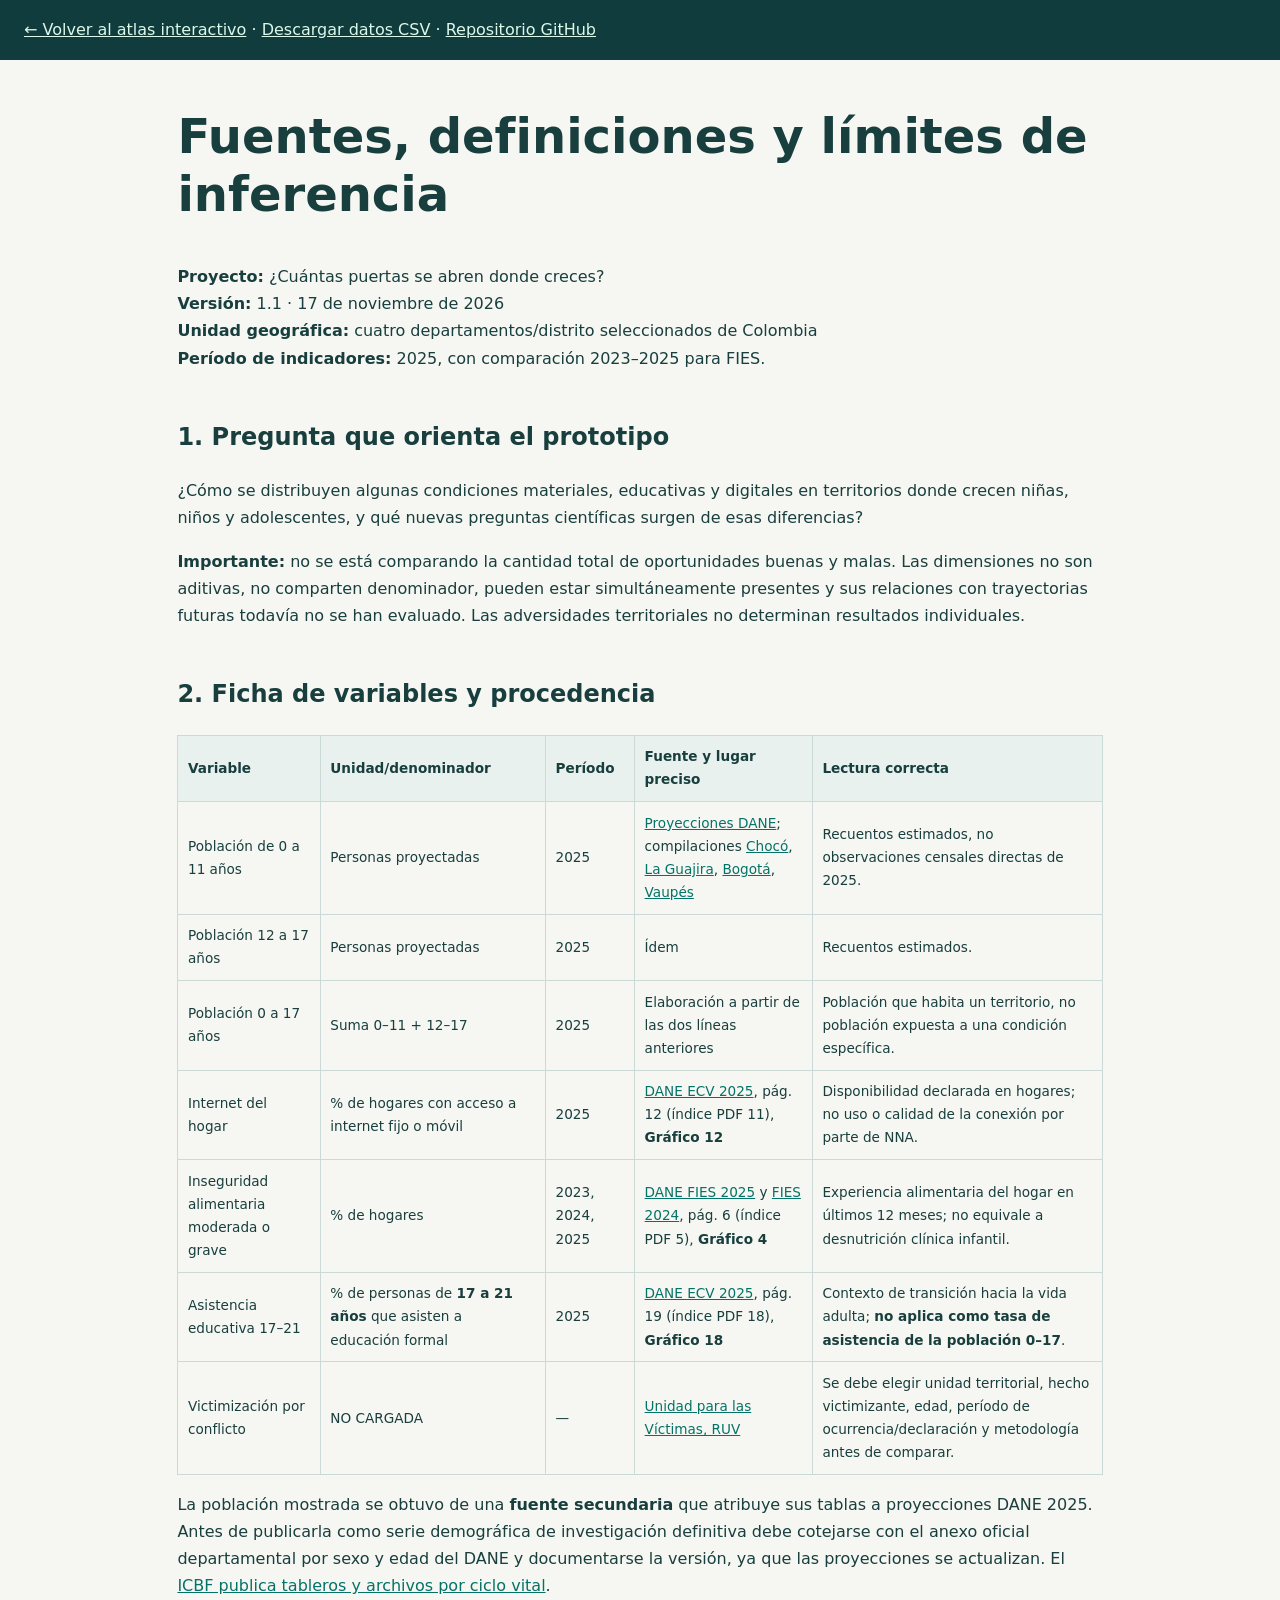
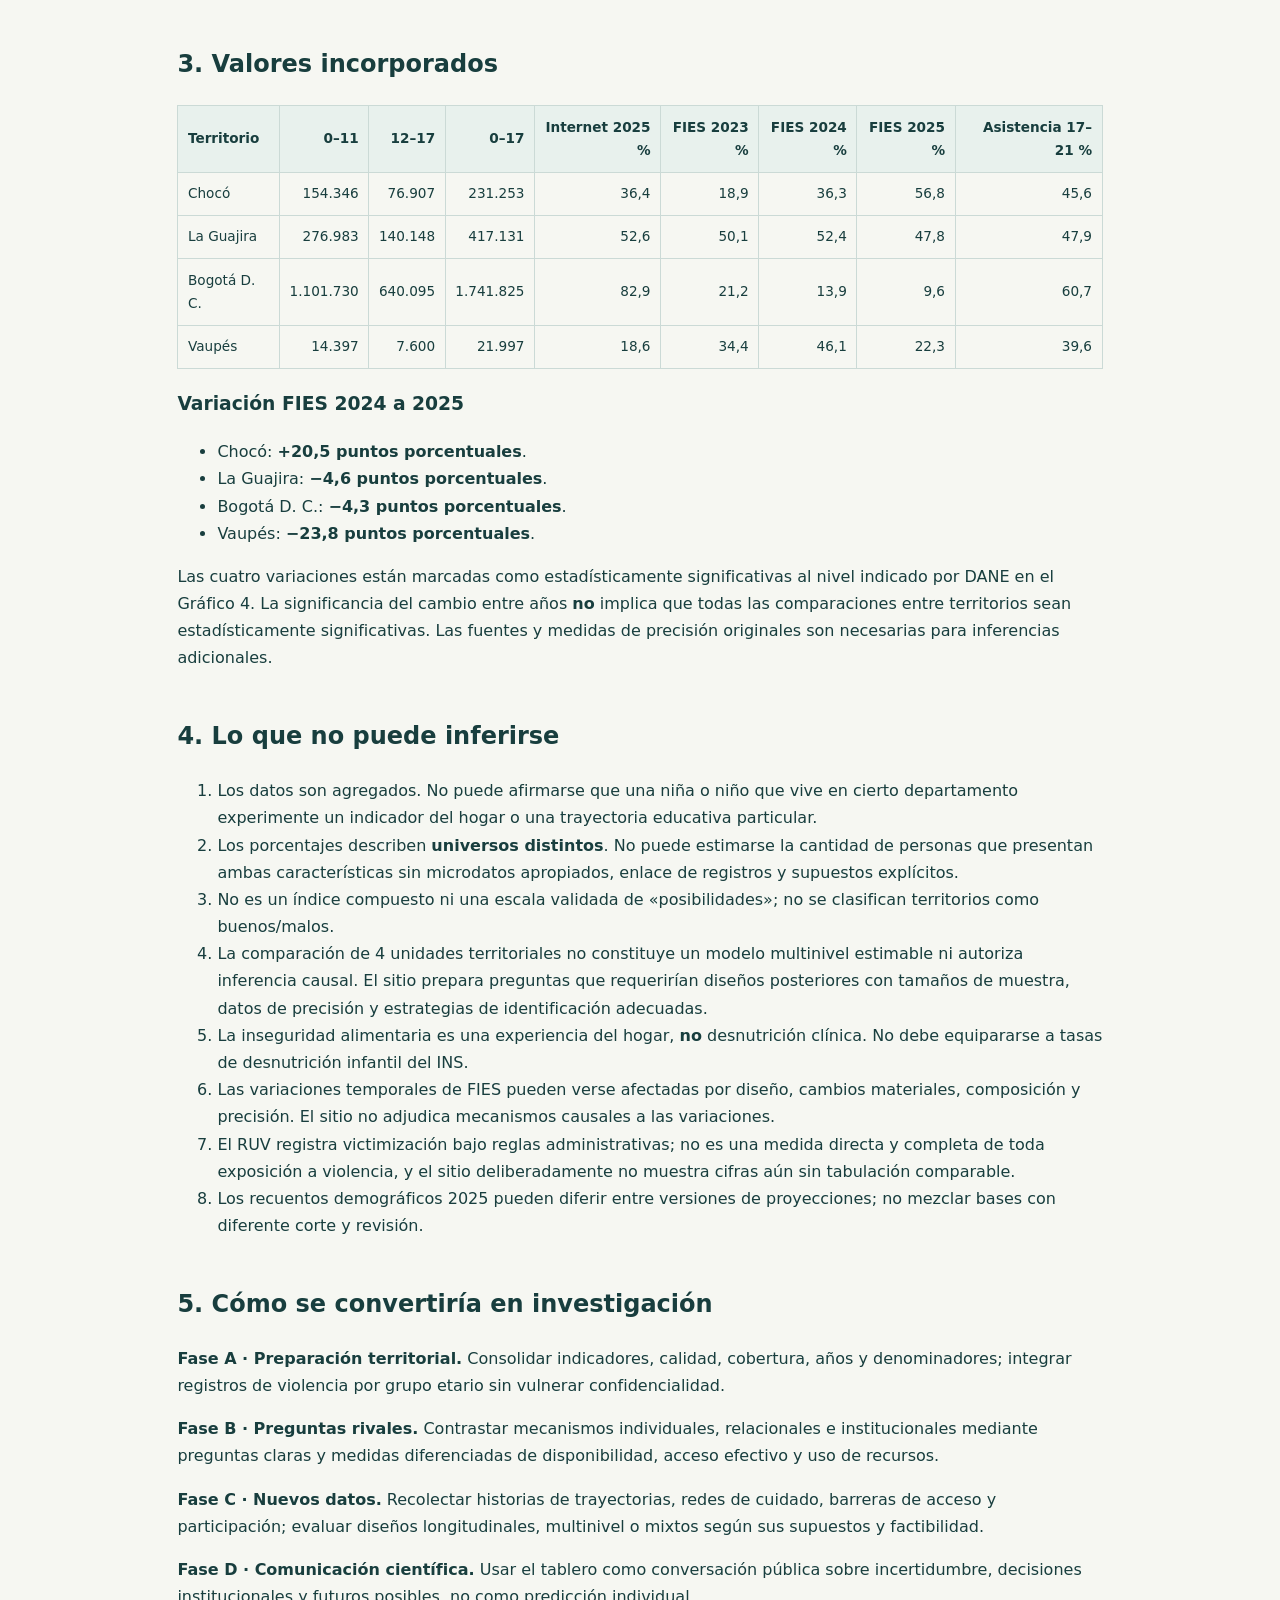
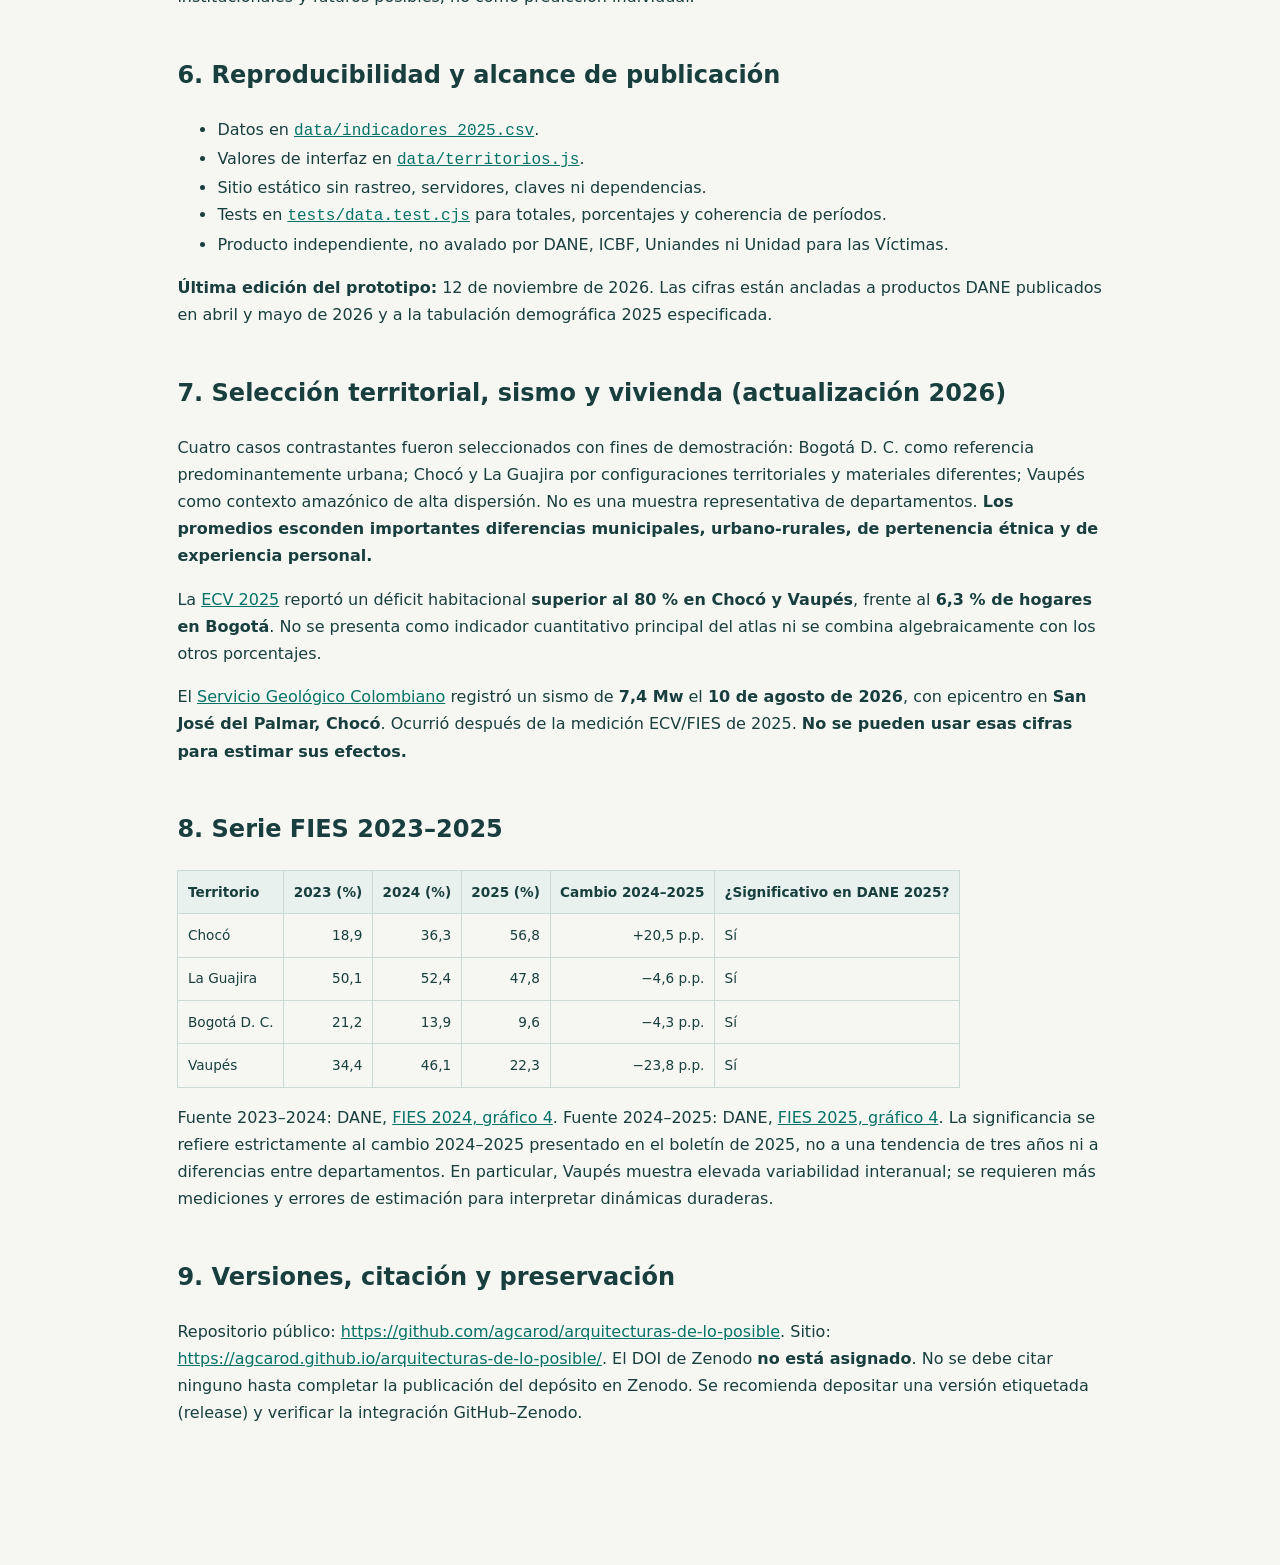
==== metodologia.html @ 73c347ff "Actualizar metodologia.html: accesibilidad, fuentes y FIES 2023–2025" ====
<!doctype html><html lang="es"><head><meta charset="utf-8"><meta name="viewport" content="width=device-width,initial-scale=1"><meta name="description" content="Trazabilidad, fuentes y límites del atlas de oportunidades territoriales"><title>Fuentes y método · Arquitecturas de lo posible</title><link rel="stylesheet" href="styles.css"><style>.method-document{max-width:970px;margin:3rem auto;padding:0 1.4rem 5rem;line-height:1.7;color:#183e3e}.method-document h1{font-size:clamp(1.8rem,4vw,3rem);line-height:1.2}.method-document h2{margin-top:2.8rem}.method-document table{border-collapse:collapse;display:block;overflow-x:auto;max-width:100%;font-size:.85rem}.method-document th,.method-document td{padding:.6rem;text-align:left;border:1px solid #cbdad6}.method-document th{background:#e8f1ed}.method-document a{color:#057267;text-decoration:underline}.method-document blockquote{border-left:3px solid teal;padding:1rem;background:#ecf3f1}.method-document p,.method-document li{font-size:1rem}.method-nav{padding:1.1rem 1.5rem;background:#113c3d;color:#f0f6ed}.method-nav a{color:#dcf8e8}</style></head><body><nav class="method-nav"><a href="index.html">← Volver al atlas interactivo</a> · <a href="data/indicadores_2025.csv">Descargar datos CSV</a> · <a href="https://github.com/agcarod/arquitecturas-de-lo-posible">Repositorio GitHub</a></nav><article class="method-document"><h1>Fuentes, definiciones y límites de inferencia</h1>
<p><strong>Proyecto:</strong> ¿Cuántas puertas se abren donde creces?<br />
<strong>Versión:</strong> 1.1 · 17 de noviembre de 2026<br />
<strong>Unidad geográfica:</strong> cuatro departamentos/distrito seleccionados de Colombia<br />
<strong>Período de indicadores:</strong> 2025, con comparación 2023–2025 para FIES.</p>
<h2>1. Pregunta que orienta el prototipo</h2>
<p>¿Cómo se distribuyen algunas condiciones materiales, educativas y digitales en territorios donde crecen niñas, niños y adolescentes, y qué nuevas preguntas científicas surgen de esas diferencias?</p>
<p><strong>Importante:</strong> no se está comparando la cantidad total de oportunidades buenas y malas. Las dimensiones no son aditivas, no comparten denominador, pueden estar simultáneamente presentes y sus relaciones con trayectorias futuras todavía no se han evaluado. Las adversidades territoriales no determinan resultados individuales.</p>
<h2>2. Ficha de variables y procedencia</h2>
<table>
<thead>
<tr>
  <th>Variable</th>
  <th>Unidad/denominador</th>
  <th>Período</th>
  <th>Fuente y lugar preciso</th>
  <th>Lectura correcta</th>
</tr>
</thead>
<tbody>
<tr>
  <td>Población de 0 a 11 años</td>
  <td>Personas proyectadas</td>
  <td>2025</td>
  <td><a href="https://www.dane.gov.co/index.php/estadisticas-por-tema/demografia-y-poblacion/proyecciones-de-poblacion">Proyecciones DANE</a>; compilaciones <a href="https://telencuestas.com/censos-de-poblacion/colombia/2025/choco">Chocó</a>, <a href="https://telencuestas.com/censos-de-poblacion/colombia/2025/la-guajira">La Guajira</a>, <a href="https://telencuestas.com/censos-de-poblacion/colombia/2025/bogota/bogota">Bogotá</a>, <a href="https://telencuestas.com/censos-de-poblacion/colombia/2025/vaupes">Vaupés</a></td>
  <td>Recuentos estimados, no observaciones censales directas de 2025.</td>
</tr>
<tr>
  <td>Población 12 a 17 años</td>
  <td>Personas proyectadas</td>
  <td>2025</td>
  <td>Ídem</td>
  <td>Recuentos estimados.</td>
</tr>
<tr>
  <td>Población 0 a 17 años</td>
  <td>Suma 0–11 + 12–17</td>
  <td>2025</td>
  <td>Elaboración a partir de las dos líneas anteriores</td>
  <td>Población que habita un territorio, no población expuesta a una condición específica.</td>
</tr>
<tr>
  <td>Internet del hogar</td>
  <td>% de hogares con acceso a internet fijo o móvil</td>
  <td>2025</td>
  <td><a href="https://www.dane.gov.co/files/operaciones/ECV/bol-ECV-2025.pdf">DANE ECV 2025</a>, pág. 12 (índice PDF 11), <strong>Gráfico 12</strong></td>
  <td>Disponibilidad declarada en hogares; no uso o calidad de la conexión por parte de NNA.</td>
</tr>
<tr>
  <td>Inseguridad alimentaria moderada o grave</td>
  <td>% de hogares</td>
  <td>2023, 2024, 2025</td>
  <td><a href="https://www.dane.gov.co/files/operaciones/FIES/bol-FIES-2025.pdf">DANE FIES 2025</a> y <a href="https://www.dane.gov.co/files/operaciones/FIES/bol-FIES-2024.pdf">FIES 2024</a>, pág. 6 (índice PDF 5), <strong>Gráfico 4</strong></td>
  <td>Experiencia alimentaria del hogar en últimos 12 meses; no equivale a desnutrición clínica infantil.</td>
</tr>
<tr>
  <td>Asistencia educativa 17–21</td>
  <td>% de personas de <strong>17 a 21 años</strong> que asisten a educación formal</td>
  <td>2025</td>
  <td><a href="https://www.dane.gov.co/files/operaciones/ECV/bol-ECV-2025.pdf">DANE ECV 2025</a>, pág. 19 (índice PDF 18), <strong>Gráfico 18</strong></td>
  <td>Contexto de transición hacia la vida adulta; <strong>no aplica como tasa de asistencia de la población 0–17</strong>.</td>
</tr>
<tr>
  <td>Victimización por conflicto</td>
  <td>NO CARGADA</td>
  <td>—</td>
  <td><a href="https://datospaz.unidadvictimas.gov.co/registro-unico-de-victimas/">Unidad para las Víctimas, RUV</a></td>
  <td>Se debe elegir unidad territorial, hecho victimizante, edad, período de ocurrencia/declaración y metodología antes de comparar.</td>
</tr>
</tbody>
</table>
<p>La población mostrada se obtuvo de una <strong>fuente secundaria</strong> que atribuye sus tablas a proyecciones DANE 2025. Antes de publicarla como serie demográfica de investigación definitiva debe cotejarse con el anexo oficial departamental por sexo y edad del DANE y documentarse la versión, ya que las proyecciones se actualizan. El <a href="https://portalsuin.icbf.gov.co/sites/suin/Pages/poblacion_ni%C3%B1os_ni%C3%B1as_Colombia.aspx">ICBF publica tableros y archivos por ciclo vital</a>.</p>
<h2>3. Valores incorporados</h2>
<table>
<thead>
<tr>
  <th>Territorio</th>
  <th style="text-align:right">0–11</th>
  <th style="text-align:right">12–17</th>
  <th style="text-align:right">0–17</th>
  <th style="text-align:right">Internet 2025 %</th>
  <th style="text-align:right">FIES 2023 %</th>
  <th style="text-align:right">FIES 2024 %</th>
  <th style="text-align:right">FIES 2025 %</th>
  <th style="text-align:right">Asistencia 17–21 %</th>
</tr>
</thead>
<tbody>
<tr>
  <td>Chocó</td>
  <td style="text-align:right">154.346</td>
  <td style="text-align:right">76.907</td>
  <td style="text-align:right">231.253</td>
  <td style="text-align:right">36,4</td>
  <td style="text-align:right">18,9</td>
  <td style="text-align:right">36,3</td>
  <td style="text-align:right">56,8</td>
  <td style="text-align:right">45,6</td>
</tr>
<tr>
  <td>La Guajira</td>
  <td style="text-align:right">276.983</td>
  <td style="text-align:right">140.148</td>
  <td style="text-align:right">417.131</td>
  <td style="text-align:right">52,6</td>
  <td style="text-align:right">50,1</td>
  <td style="text-align:right">52,4</td>
  <td style="text-align:right">47,8</td>
  <td style="text-align:right">47,9</td>
</tr>
<tr>
  <td>Bogotá D. C.</td>
  <td style="text-align:right">1.101.730</td>
  <td style="text-align:right">640.095</td>
  <td style="text-align:right">1.741.825</td>
  <td style="text-align:right">82,9</td>
  <td style="text-align:right">21,2</td>
  <td style="text-align:right">13,9</td>
  <td style="text-align:right">9,6</td>
  <td style="text-align:right">60,7</td>
</tr>
<tr>
  <td>Vaupés</td>
  <td style="text-align:right">14.397</td>
  <td style="text-align:right">7.600</td>
  <td style="text-align:right">21.997</td>
  <td style="text-align:right">18,6</td>
  <td style="text-align:right">34,4</td>
  <td style="text-align:right">46,1</td>
  <td style="text-align:right">22,3</td>
  <td style="text-align:right">39,6</td>
</tr>
</tbody>
</table>
<h3>Variación FIES 2024 a 2025</h3>
<ul>
<li>Chocó: <strong>+20,5 puntos porcentuales</strong>.</li>
<li>La Guajira: <strong>−4,6 puntos porcentuales</strong>.</li>
<li>Bogotá D. C.: <strong>−4,3 puntos porcentuales</strong>.</li>
<li>Vaupés: <strong>−23,8 puntos porcentuales</strong>.</li>
</ul>
<p>Las cuatro variaciones están marcadas como estadísticamente significativas al nivel indicado por DANE en el Gráfico 4. La significancia del cambio entre años <strong>no</strong> implica que todas las comparaciones entre territorios sean estadísticamente significativas. Las fuentes y medidas de precisión originales son necesarias para inferencias adicionales.</p>
<h2>4. Lo que no puede inferirse</h2>
<ol>
<li>Los datos son agregados. No puede afirmarse que una niña o niño que vive en cierto departamento experimente un indicador del hogar o una trayectoria educativa particular.</li>
<li>Los porcentajes describen <strong>universos distintos</strong>. No puede estimarse la cantidad de personas que presentan ambas características sin microdatos apropiados, enlace de registros y supuestos explícitos.</li>
<li>No es un índice compuesto ni una escala validada de «posibilidades»; no se clasifican territorios como buenos/malos.</li>
<li>La comparación de 4 unidades territoriales no constituye un modelo multinivel estimable ni autoriza inferencia causal. El sitio prepara preguntas que requerirían diseños posteriores con tamaños de muestra, datos de precisión y estrategias de identificación adecuadas.</li>
<li>La inseguridad alimentaria es una experiencia del hogar, <strong>no</strong> desnutrición clínica. No debe equipararse a tasas de desnutrición infantil del INS.</li>
<li>Las variaciones temporales de FIES pueden verse afectadas por diseño, cambios materiales, composición y precisión. El sitio no adjudica mecanismos causales a las variaciones.</li>
<li>El RUV registra victimización bajo reglas administrativas; no es una medida directa y completa de toda exposición a violencia, y el sitio deliberadamente no muestra cifras aún sin tabulación comparable.</li>
<li>Los recuentos demográficos 2025 pueden diferir entre versiones de proyecciones; no mezclar bases con diferente corte y revisión.</li>
</ol>
<h2>5. Cómo se convertiría en investigación</h2>
<p><strong>Fase A · Preparación territorial.</strong> Consolidar indicadores, calidad, cobertura, años y denominadores; integrar registros de violencia por grupo etario sin vulnerar confidencialidad.</p>
<p><strong>Fase B · Preguntas rivales.</strong> Contrastar mecanismos individuales, relacionales e institucionales mediante preguntas claras y medidas diferenciadas de disponibilidad, acceso efectivo y uso de recursos.</p>
<p><strong>Fase C · Nuevos datos.</strong> Recolectar historias de trayectorias, redes de cuidado, barreras de acceso y participación; evaluar diseños longitudinales, multinivel o mixtos según sus supuestos y factibilidad.</p>
<p><strong>Fase D · Comunicación científica.</strong> Usar el tablero como conversación pública sobre incertidumbre, decisiones institucionales y futuros posibles, no como predicción individual.</p>
<h2>6. Reproducibilidad y alcance de publicación</h2>
<ul>
<li>Datos en <a href="../data/indicadores_2025.csv"><code>data/indicadores_2025.csv</code></a>.</li>
<li>Valores de interfaz en <a href="../data/territorios.js"><code>data/territorios.js</code></a>.</li>
<li>Sitio estático sin rastreo, servidores, claves ni dependencias.</li>
<li>Tests en <a href="../tests/data.test.cjs"><code>tests/data.test.cjs</code></a> para totales, porcentajes y coherencia de períodos.</li>
<li>Producto independiente, no avalado por DANE, ICBF, Uniandes ni Unidad para las Víctimas.</li>
</ul>
<p><strong>Última edición del prototipo:</strong> 12 de noviembre de 2026. Las cifras están ancladas a productos DANE publicados en abril y mayo de 2026 y a la tabulación demográfica 2025 especificada.</p>
<h2>7. Selección territorial, sismo y vivienda (actualización 2026)</h2>
<p>Cuatro casos contrastantes fueron seleccionados con fines de demostración: Bogotá D. C. como referencia predominantemente urbana; Chocó y La Guajira por configuraciones territoriales y materiales diferentes; Vaupés como contexto amazónico de alta dispersión. No es una muestra representativa de departamentos. <strong>Los promedios esconden importantes diferencias municipales, urbano-rurales, de pertenencia étnica y de experiencia personal.</strong></p>
<p>La <a href="https://www.dane.gov.co/files/operaciones/ECV/bol-ECV-2025.pdf">ECV 2025</a> reportó un déficit habitacional <strong>superior al 80 % en Chocó y Vaupés</strong>, frente al <strong>6,3 % de hogares en Bogotá</strong>. No se presenta como indicador cuantitativo principal del atlas ni se combina algebraicamente con los otros porcentajes.</p>
<p>El <a href="https://www2.sgc.gov.co/Noticias/Paginas/SGC-actualiza-la-informacion-sobre-el-sismo-ocurrido-en-San-Jose-del-Palmar-Choco.aspx">Servicio Geológico Colombiano</a> registró un sismo de <strong>7,4 Mw</strong> el <strong>10 de agosto de 2026</strong>, con epicentro en <strong>San José del Palmar, Chocó</strong>. Ocurrió después de la medición ECV/FIES de 2025. <strong>No se pueden usar esas cifras para estimar sus efectos.</strong></p>
<h2>8. Serie FIES 2023–2025</h2>
<table>
<thead>
<tr>
  <th>Territorio</th>
  <th style="text-align:right">2023 (%)</th>
  <th style="text-align:right">2024 (%)</th>
  <th style="text-align:right">2025 (%)</th>
  <th style="text-align:right">Cambio 2024–2025</th>
  <th>¿Significativo en DANE 2025?</th>
</tr>
</thead>
<tbody>
<tr>
  <td>Chocó</td>
  <td style="text-align:right">18,9</td>
  <td style="text-align:right">36,3</td>
  <td style="text-align:right">56,8</td>
  <td style="text-align:right">+20,5 p.p.</td>
  <td>Sí</td>
</tr>
<tr>
  <td>La Guajira</td>
  <td style="text-align:right">50,1</td>
  <td style="text-align:right">52,4</td>
  <td style="text-align:right">47,8</td>
  <td style="text-align:right">−4,6 p.p.</td>
  <td>Sí</td>
</tr>
<tr>
  <td>Bogotá D. C.</td>
  <td style="text-align:right">21,2</td>
  <td style="text-align:right">13,9</td>
  <td style="text-align:right">9,6</td>
  <td style="text-align:right">−4,3 p.p.</td>
  <td>Sí</td>
</tr>
<tr>
  <td>Vaupés</td>
  <td style="text-align:right">34,4</td>
  <td style="text-align:right">46,1</td>
  <td style="text-align:right">22,3</td>
  <td style="text-align:right">−23,8 p.p.</td>
  <td>Sí</td>
</tr>
</tbody>
</table>
<p>Fuente 2023–2024: DANE, <a href="https://www.dane.gov.co/files/operaciones/FIES/bol-FIES-2024.pdf#page=7">FIES 2024, gráfico 4</a>. Fuente 2024–2025: DANE, <a href="https://www.dane.gov.co/files/operaciones/FIES/bol-FIES-2025.pdf#page=6">FIES 2025, gráfico 4</a>. La significancia se refiere estrictamente al cambio 2024–2025 presentado en el boletín de 2025, no a una tendencia de tres años ni a diferencias entre departamentos. En particular, Vaupés muestra elevada variabilidad interanual; se requieren más mediciones y errores de estimación para interpretar dinámicas duraderas.</p>
<h2>9. Versiones, citación y preservación</h2>
<p>Repositorio público: <a href="https://github.com/agcarod/arquitecturas-de-lo-posible">https://github.com/agcarod/arquitecturas-de-lo-posible</a>. Sitio: <a href="https://agcarod.github.io/arquitecturas-de-lo-posible/">https://agcarod.github.io/arquitecturas-de-lo-posible/</a>. El DOI de Zenodo <strong>no está asignado</strong>. No se debe citar ninguno hasta completar la publicación del depósito en Zenodo. Se recomienda depositar una versión etiquetada (release) y verificar la integración GitHub–Zenodo.</p>
</article></body></html>
---- styles.css ----
:root{
  --ink:#183237;--muted:#58717a;--paper:#f6f7f2;--white:#fff;--dark:#0d2e32;--teal:#1d8078;--teal-deep:#0a6768;
  --mint:#d7efe4;--peach:#e7b17b;--orange:#e5a25d;--coral:#c36f5c;--line:#dbe3db;--sand:#f1ebe0;--lime:#d6edae;
  --serif:Georgia,'Times New Roman',serif;--sans:Inter,system-ui,-apple-system,BlinkMacSystemFont,'Segoe UI',sans-serif;
}
*{box-sizing:border-box}
html{scroll-behavior:smooth}
body{margin:0;color:var(--ink);background:var(--paper);font-family:var(--sans);line-height:1.55;font-size:16px;-webkit-font-smoothing:antialiased}
a{color:inherit}a:focus-visible,button:focus-visible,select:focus-visible,summary:focus-visible{outline:3px solid #b37437;outline-offset:3px}
button,select{font:inherit}button{cursor:pointer}
.shell{width:min(1180px,calc(100% - 52px));margin:0 auto}.skip-link{position:absolute;top:-90px;left:12px;background:#fff;z-index:100;padding:12px 16px}.skip-link:focus{top:9px}
.site-header{background:var(--dark);color:#e7f4ed;border-bottom:1px solid #ffffff21}.header-inner{min-height:73px;display:flex;align-items:center;justify-content:space-between;gap:22px}.brand{font-size:.87rem;font-weight:900;letter-spacing:.14em;display:inline-flex;align-items:center;gap:10px;white-space:nowrap}.brand i{font-weight:450;font-style:normal}.brand-mark{border:1px solid #94d9c8;border-radius:9px;width:32px;height:32px;display:inline-grid;place-items:center;font-size:1.35rem;color:#d8efbd}.header-meta{font-size:.69rem;letter-spacing:.12em;color:#add1c8;text-align:center}.meta-dot{padding:0 5px}.header-link{color:#f6efe2;text-decoration:none;font-weight:750;font-size:.79rem;white-space:nowrap}.header-link:hover{text-decoration:underline}
.hero{color:#f3f6e8;background:radial-gradient(circle at 62% 12%,#27675c 0%,#133f40 30%,#0d2e32 80%);overflow:hidden;position:relative}.hero:before{content:"";position:absolute;inset:0;background:radial-gradient(circle at 20% 85%,#96cf8c16,transparent 52%);pointer-events:none}.hero-grid{position:relative;display:grid;grid-template-columns:1.11fr .89fr;gap:24px;align-items:center;min-height:550px}.hero-copy{padding:56px 0 76px;z-index:1}.eyebrow{font-size:.73rem;text-transform:uppercase;letter-spacing:.19em;font-weight:850;color:#cbeaa6;margin:0 0 17px}.eyebrow.light{color:#107c75}.eyebrow-square{display:inline-block;width:9px;height:9px;background:#e8ba80;margin-right:7px}.hero h1{font-family:var(--serif);letter-spacing:-.059em;font-weight:400;line-height:1.02;font-size:clamp(3rem,6vw,5.8rem);margin:0 0 26px}.hero h1 em{font-style:italic;color:#d1f0b0}.hero .mark{color:#f9c98a}.hero-sub{font-size:1.13rem;line-height:1.68;max-width:560px;color:#dbe9dd;margin:0 0 25px}.primary-action{display:inline-flex;align-items:center;justify-content:space-between;gap:36px;background:#d5efb0;color:#183c33;text-decoration:none;font-weight:800;border-radius:7px;padding:13px 19px;font-size:.89rem}.primary-action:hover{background:#e2fac3}.hero-small{max-width:540px;color:#9dbdb6;font-size:.77rem;line-height:1.52;margin:21px 0 0}.hero-art{height:500px;position:relative;align-self:stretch;isolation:isolate}.arch{position:absolute;border-radius:240px 240px 0 0;border:1.5px solid #c4dfbd66;bottom:0;display:flex;align-items:flex-end;justify-content:center;padding-bottom:25px}.arch-a{height:365px;width:234px;right:180px;background:#8ec1a92b;z-index:1}.arch-b{height:455px;width:254px;right:75px;background:#e2b57a2a;z-index:2;border-color:#f3ce9e90}.arch-c{height:315px;width:198px;right:-25px;background:#7aabaf47;z-index:3}.arch-number{font-family:var(--serif);font-size:1.6rem;color:#e8eec0b8}.art-note{position:absolute;z-index:5;top:48px;right:25px;color:#c0dccc;letter-spacing:.13em;font-size:.76rem;text-align:right;line-height:1.6;font-weight:650}
.introduction{display:grid;grid-template-columns:1fr 3.3fr;gap:50px;padding:52px 0 58px;align-items:start}.intro-kicker{font-size:.75rem;letter-spacing:.13em;font-weight:850;color:var(--teal);padding-top:7px}.introduction p{font-family:var(--serif);line-height:1.48;font-size:clamp(1.25rem,2.5vw,1.78rem);margin:0;letter-spacing:-.025em}.introduction strong{font-weight:650;color:#0a655f}
.atlas{padding-bottom:90px}.section-top{display:flex;justify-content:space-between;align-items:end;gap:32px;margin:0 0 22px}.section-top h2{font-family:var(--serif);font-weight:500;font-size:clamp(2rem,3.4vw,3.1rem);letter-spacing:-.055em;line-height:1.1;margin:0}.section-top p:not(.eyebrow){max-width:385px;font-size:.88rem;color:#61767a;margin:0}.selection-panel{background:#e9f0e8;border:1px solid #ceded3;padding:17px 20px;display:flex;align-items:center;gap:14px;border-radius:12px}.selection-panel label{font-size:.76rem;font-weight:850;white-space:nowrap;color:#466762}.selection-panel select{appearance:none;background:#fff url('data:image/svg+xml,%3Csvg xmlns="http://www.w3.org/2000/svg" width="16" height="16" fill="none" stroke="%232c665d" stroke-width="2" viewBox="0 0 24 24"%3E%3Cpath d="m6 9 6 6 6-6"/%3E%3C/svg%3E') no-repeat right 13px center;padding:10px 38px 10px 13px;border:1px solid #bcd3ca;border-radius:7px;min-width:185px;color:var(--ink);font-weight:700}.population-band{margin-top:17px;display:grid;grid-template-columns:1fr 1.04fr;background:#103c3c;border-radius:14px;color:#f5f4e9;overflow:hidden}.population-main{padding:31px 36px;border-right:1px solid #ffffff30}.micro-label{font-size:.72rem;letter-spacing:.12em;font-weight:800;color:#a6d8c9}.population-main strong{display:block;font-size:clamp(3rem,6vw,5.3rem);line-height:1.1;font-weight:600;letter-spacing:-.07em;margin:10px 0 1px;font-family:var(--serif);font-variant-numeric:tabular-nums}.population-location{display:block;font-weight:750;font-size:1rem;margin:2px 0 13px}.population-main small{display:block;max-width:440px;font-size:.76rem;color:#abc7bf}.population-breakdown{padding:35px 38px;display:grid;grid-template-columns:1fr 1fr;gap:12px 20px;align-content:center}.life-amount span{display:block;font-size:.78rem;color:#abcbc4}.life-amount strong{font-size:clamp(1.55rem,3vw,2.3rem);font-family:var(--serif);font-weight:500;line-height:1.35;letter-spacing:-.03em;font-variant-numeric:tabular-nums}.population-meter{height:14px;background:#4f807b;border-radius:40px;overflow:hidden;grid-column:1/-1;margin-top:13px}.population-meter-fill{height:100%;background:#cbebae;width:55%;border-radius:40px;transition:width .35s}.population-caption{grid-column:1/-1;font-size:.76rem;color:#9dc9be}.indicators-head{display:flex;justify-content:space-between;align-items:end;gap:16px;margin:35px 0 18px}.indicators-head h3{font-family:var(--serif);font-size:1.8rem;font-weight:500;letter-spacing:-.035em;margin:0}.pill{border:1px solid #c4dcd0;border-radius:50px;color:#51766c;padding:6px 10px;font-size:.71rem;font-weight:700}.indicator-grid{display:grid;grid-template-columns:repeat(3,minmax(0,1fr));gap:15px}.indicator-card{position:relative;border:1px solid var(--line);border-radius:12px;padding:22px;background:#fff;min-height:356px;display:flex;flex-direction:column}.indicator-card.good{border-top:5px solid #1b8b7b}.indicator-card.concern{border-top:5px solid #d9955a}.indicator-card.neutral{border-top:5px solid #688c9a}.card-icon{position:absolute;right:20px;top:17px;font-size:1.65rem;opacity:.6}.indicator-type{font-size:.66rem;font-weight:850;letter-spacing:.12em;color:#72938d;margin:0 0 6px}.indicator-card h4{font-size:1.13rem;line-height:1.22;letter-spacing:-.025em;max-width:250px;margin:0}.indicator-number{display:flex;align-items:baseline;gap:5px;margin:15px 0 7px}.indicator-number strong{font-family:var(--serif);font-weight:500;font-size:3.55rem;letter-spacing:-.07em;line-height:1}.indicator-number span{font-family:var(--serif);font-size:1.75rem;color:#7b8c89}.card-description{font-size:.79rem;color:#607779;line-height:1.55;margin:0 0 15px;flex:1}.card-description strong{color:#37575b}.meter{height:7px;border-radius:10px;background:#e5ede7;overflow:hidden}.meter-fill{height:100%;background:var(--teal);width:0;transition:width .3s}.concern .meter-fill{background:#d9955a}.neutral .meter-fill{background:#668c9d}.comparison{font-size:.72rem;min-height:38px;color:#51716d;margin:11px 0 0}.source-link{color:#225a60;font-size:.72rem;font-weight:800;text-decoration:underline;text-decoration-color:#abc7bd;text-underline-offset:3px;margin-top:11px}.source-link:hover{color:#0b7b71}.data-alert{display:flex;align-items:flex-start;gap:15px;margin:19px 0 30px;padding:18px 21px;background:#f5eee1;border:1px solid #e8d6ba;border-radius:11px}.data-alert-icon{border:1.5px solid #ac7445;color:#ac7445;font-size:1rem;font-weight:850;line-height:27px;text-align:center;width:29px;height:29px;border-radius:100%;flex-shrink:0}.data-alert strong{font-size:.88rem;color:#74573c}.data-alert p{font-size:.81rem;margin:3px 0 0;color:#7c6c59}.pair-grid{display:grid;grid-template-columns:1.06fr .94fr;gap:17px}.panel{padding:26px;border:1px solid var(--line);border-radius:13px;background:#fff}.panel h3{font-family:var(--serif);font-size:1.7rem;letter-spacing:-.045em;font-weight:500;margin:0 0 9px}.panel p{color:#5b7276;font-size:.89rem;margin:4px 0 15px}.side-compare{display:grid;gap:10px;margin-top:15px}.side-row{display:grid;grid-template-columns:112px 1fr 100px;gap:12px;align-items:center}.side-row .kind{font-size:.72rem;color:#567378;font-weight:800}.side-row .barbox{height:15px;display:flex;background:#eef2ee;border-radius:20px;overflow:hidden}.side-row .bar{height:100%;border-radius:20px;background:#298f80}.side-row .value{font-size:.8rem;text-align:right;font-weight:800;white-space:nowrap}.future-panel{background:#edf5ec}.future-note{background:#fff;padding:18px;border-left:3px solid #298f80;border-radius:0 9px 9px 0;font-family:var(--serif);font-size:1.19rem;line-height:1.42;letter-spacing:-.018em}
.time-section{background:var(--dark);color:#fff;padding:74px 0 78px}.time-section .section-top p:not(.eyebrow){color:#c1d4ce}.time-grid{display:grid;grid-template-columns:1.38fr .62fr;gap:35px;margin-top:31px}.panel-dark{background:#184248;border:1px solid #ffffff1e;border-radius:14px;padding:25px}.panel-dark h3{margin:0 0 4px;font-size:1.13rem}.panel-dark p{color:#b3cbc8;margin:0 0 10px;font-size:.8rem}.time-graph svg{width:100%;height:auto;display:block}.trend-legend{display:flex;flex-wrap:wrap;gap:8px 15px;margin-top:12px}.legend-button{display:flex;gap:6px;align-items:center;background:transparent;border:0;color:#c3d6d1;padding:3px 4px;font-size:.72rem}.legend-button.current{color:white;text-decoration:underline;text-underline-offset:4px}.legend-circle{width:8px;height:8px;border-radius:50%}.time-reading{padding:20px 0;display:flex;flex-direction:column;justify-content:center}.time-reading h3{font-family:var(--serif);font-weight:500;font-size:2.5rem;letter-spacing:-.045em;line-height:1.15;margin:10px 0}.time-reading strong{font-family:var(--serif);font-size:clamp(2.4rem,4.2vw,4rem);line-height:1.1;font-weight:400;color:#c5e9ae;letter-spacing:-.05em}.time-reading p{line-height:1.65;color:#d9e8e1;font-size:.89rem;margin:13px 0}.time-reading small{color:#9fc2be;line-height:1.55;font-size:.75rem}.light-source{color:#d3efb1;font-size:.76rem;font-weight:800;margin-top:17px}
.questions{padding:74px 0}.question-workbench{display:grid;grid-template-columns:.84fr 1.16fr;border:1px solid #d0ddd7;overflow:hidden;border-radius:14px;background:#fff}.workbench-inputs{padding:32px;background:#e4ede6}.workbench-inputs label{display:block;font-size:.76rem;font-weight:850;color:#45645e;margin:0 0 8px}.workbench-inputs select{display:block;width:100%;padding:13px 12px;border:1px solid #bfd3ca;background:#fff;border-radius:8px;margin:0 0 22px;color:var(--ink);font-size:.88rem}.copy-btn{display:flex;justify-content:space-between;align-items:center;gap:16px;margin-top:20px;width:100%;border:0;border-radius:7px;background:#0e5452;color:#fff;padding:13px 15px;font-size:.79rem;font-weight:800}.copy-btn:hover{background:#0a7170}.copy-status{display:block;min-height:20px;font-size:.7rem;color:#45645e;margin-top:9px}.workbench-result{background:#fff;padding:36px 40px}.workbench-result h3{font-family:var(--serif);font-size:clamp(1.5rem,2.4vw,2.2rem);line-height:1.27;font-weight:500;letter-spacing:-.035em;margin:0 0 22px}.workbench-result dl{display:grid;grid-template-columns:115px 1fr;gap:13px 14px;margin:0}.workbench-result dt{font-size:.76rem;color:#1a7e72;font-weight:850}.workbench-result dd{font-size:.86rem;line-height:1.53;margin:0;color:#50676b}
.missing-section{background:#efe5d5;padding:70px 0}.missing-grid{display:grid;grid-template-columns:1fr 1.08fr;align-items:center;gap:58px}.missing-grid h2{font-family:var(--serif);font-size:clamp(2.1rem,4.2vw,3.7rem);font-weight:500;line-height:1.13;letter-spacing:-.05em;margin:0 0 20px}.missing-grid p{color:#665c50;max-width:500px;line-height:1.6;margin:0}.missing-cards{display:grid;grid-template-columns:1fr 1fr;gap:14px}.missing-cards>div{background:#fff9f0;border:1px solid #e6d3b8;border-radius:12px;padding:22px;min-height:245px;display:flex;flex-direction:column}.missing-symbol{color:#b27a42;font-family:var(--serif);font-size:2rem;margin-bottom:14px}.missing-cards strong{font-family:var(--serif);font-size:1.2rem;letter-spacing:-.022em}.missing-cards small{font-size:.79rem;color:#7c6f60;line-height:1.57;margin-top:8px}.missing-cards a{color:#876029;font-size:.76rem;font-weight:850;margin-top:17px}
.methods{padding:73px 0 80px}.method-grid{display:grid;grid-template-columns:repeat(4,1fr);gap:18px;margin-top:30px}.method-item{border-top:2px solid #1e7973;padding-top:17px}.method-index{font-family:var(--serif);display:block;color:#6ca195;font-size:1.75rem;line-height:1.2;margin-bottom:11px}.method-item strong{font-size:.92rem}.method-item p{font-size:.78rem;line-height:1.65;color:#667b7c}.sources-accordion{background:#fff;border:1px solid #d8e4df;border-radius:10px;margin:28px 0}.sources-accordion summary{cursor:pointer;font-weight:850;color:#275859;font-size:.91rem;padding:19px 22px;display:flex;justify-content:space-between;gap:15px}.sources-accordion summary::marker{color:#15897e}.sources-accordion[open] summary span{transform:rotate(45deg)}.sources-accordion>div{padding:0 25px 22px}.sources-accordion ul{padding-left:20px}.sources-accordion li,.sources-accordion p{font-size:.83rem;color:#597176;line-height:1.62;margin:9px 0}.sources-accordion a{color:#126e67}.closing-note{display:grid;grid-template-columns:1fr 2.5fr;gap:35px;border-top:1px solid #cbdcd0;padding-top:32px;margin-top:42px}.closing-note span{letter-spacing:.1em;font-size:.74rem;font-weight:850;color:#38837b}.closing-note p{font-family:var(--serif);font-size:clamp(1.4rem,2.8vw,2.1rem);line-height:1.43;letter-spacing:-.029em;margin:0}.closing-note strong{color:#0d726a;font-weight:500}
.footer{background:#0d2e32;color:#d9f0e5;padding:35px 0}.footer-inner{display:flex;justify-content:space-between;align-items:center;gap:22px}.footer .brand{font-size:.75rem}.footer .brand-mark{width:24px;height:24px;font-size:1rem}.footer p{font-size:.74rem;color:#9ec4ba;margin:13px 0 0}.footer-inner>div:last-child{display:flex;gap:18px;flex-wrap:wrap}.footer a{color:#dcebcf;font-size:.76rem;text-decoration:none}.footer a:hover{text-decoration:underline}
@media(max-width:900px){.header-meta{display:none}.hero-grid{grid-template-columns:1.2fr .8fr;min-height:500px}.hero-art{height:480px}.arch-a{right:75px}.arch-b{right:9px}.arch-c{right:-70px}.art-note{right:0}.indicator-grid{gap:10px}.indicator-card{padding:18px}.time-grid{grid-template-columns:1fr}.method-grid{grid-template-columns:1fr 1fr}.missing-grid{gap:24px}.population-main{padding:29px}.population-breakdown{padding:28px}.side-row{grid-template-columns:90px 1fr 90px}}
@media(max-width:690px){.shell{width:min(100% - 30px,1180px)}.header-inner{min-height:64px}.brand{font-size:.72rem}.brand-mark{width:29px;height:29px}.header-link{font-size:.69rem}.hero-grid{grid-template-columns:1fr;min-height:0}.hero-copy{padding:63px 0 70px}.hero h1{font-size:clamp(3rem,13vw,5.2rem)}.hero-art{display:none}.hero-sub{font-size:.98rem}.introduction{grid-template-columns:1fr;gap:12px;padding:35px 0 45px}.section-top{display:block}.section-top p:not(.eyebrow){margin-top:13px;max-width:100%}.atlas{padding-bottom:55px}.selection-panel{display:grid;grid-template-columns:1fr 1fr;gap:9px}.selection-panel label{grid-row:auto}.selection-panel select{grid-column:auto;min-width:0;width:100%;font-size:.79rem;padding:12px 34px 12px 8px}.selection-panel label:nth-child(3){grid-row:1;grid-column:2}.selection-panel select:nth-child(4){grid-row:2;grid-column:2}.population-band{grid-template-columns:1fr}.population-main{border-right:0;border-bottom:1px solid #ffffff36;padding:25px}.population-breakdown{padding:26px}.population-main strong{font-size:3.9rem}.indicators-head{display:block}.pill{display:inline-block;margin-top:12px}.indicator-grid{grid-template-columns:1fr}.indicator-card{min-height:280px}.indicator-number{margin-top:7px}.indicator-card h4{max-width:none}.pair-grid{grid-template-columns:1fr}.time-section{padding:54px 0}.questions{padding:54px 0}.question-workbench{grid-template-columns:1fr}.workbench-result{padding:28px}.workbench-result dl{grid-template-columns:1fr;gap:3px}.workbench-result dd{margin-bottom:10px}.missing-grid{grid-template-columns:1fr}.missing-cards{gap:10px}.missing-cards>div{padding:15px}.method-grid{gap:12px}.method-item p{font-size:.76rem}.methods{padding:55px 0}.closing-note{grid-template-columns:1fr;gap:12px}.footer-inner{display:block}.footer-inner>div:last-child{margin-top:22px}.side-row{grid-template-columns:80px 1fr 75px}}
@media(max-width:400px){.missing-cards{grid-template-columns:1fr}.method-grid{grid-template-columns:1fr}.selection-panel{padding:13px;gap:7px}.selection-panel select{font-size:.71rem}.hero-copy{padding-top:52px}.hero h1{font-size:2.85rem}.comparison{min-height:auto}.population-main strong{font-size:3.2rem}}
@media(prefers-reduced-motion:reduce){html{scroll-behavior:auto}*,*:before,*:after{animation-duration:.001ms!important;transition:none!important}}

.population-source{display:inline-block;margin-top:10px;color:#d8edb4;font-size:.72rem;font-weight:750;text-underline-offset:3px}

/* Identidad de la propuesta académica: autoría visible sin sugerir aval institucional. */
.author-credit{margin-top:25px;padding:16px 0 3px 17px;border-left:2px solid #acd5b7;max-width:548px}
.author-kicker{margin:0 0 6px;color:#d5e8b6;font-size:.63rem;font-weight:850;letter-spacing:.17em}
.author-name{font-size:1.04rem;font-weight:780;line-height:1.3;color:#fff;margin:0}
.author-name span{font-size:.82rem;font-weight:500;color:#c8e2d4}
.author-context{font-size:.76rem;line-height:1.5;color:#b5cfc7;max-width:520px;margin:5px 0 0}
.author-context em{font-style:normal;color:#dcefc6}
.footer .footer-disclaimer{font-size:.69rem;color:#83ada1;margin-top:5px;max-width:680px}
@media(max-width:690px){.author-credit{margin-top:22px;padding-left:13px}.author-name{font-size:.98rem}.author-context{font-size:.73rem}}
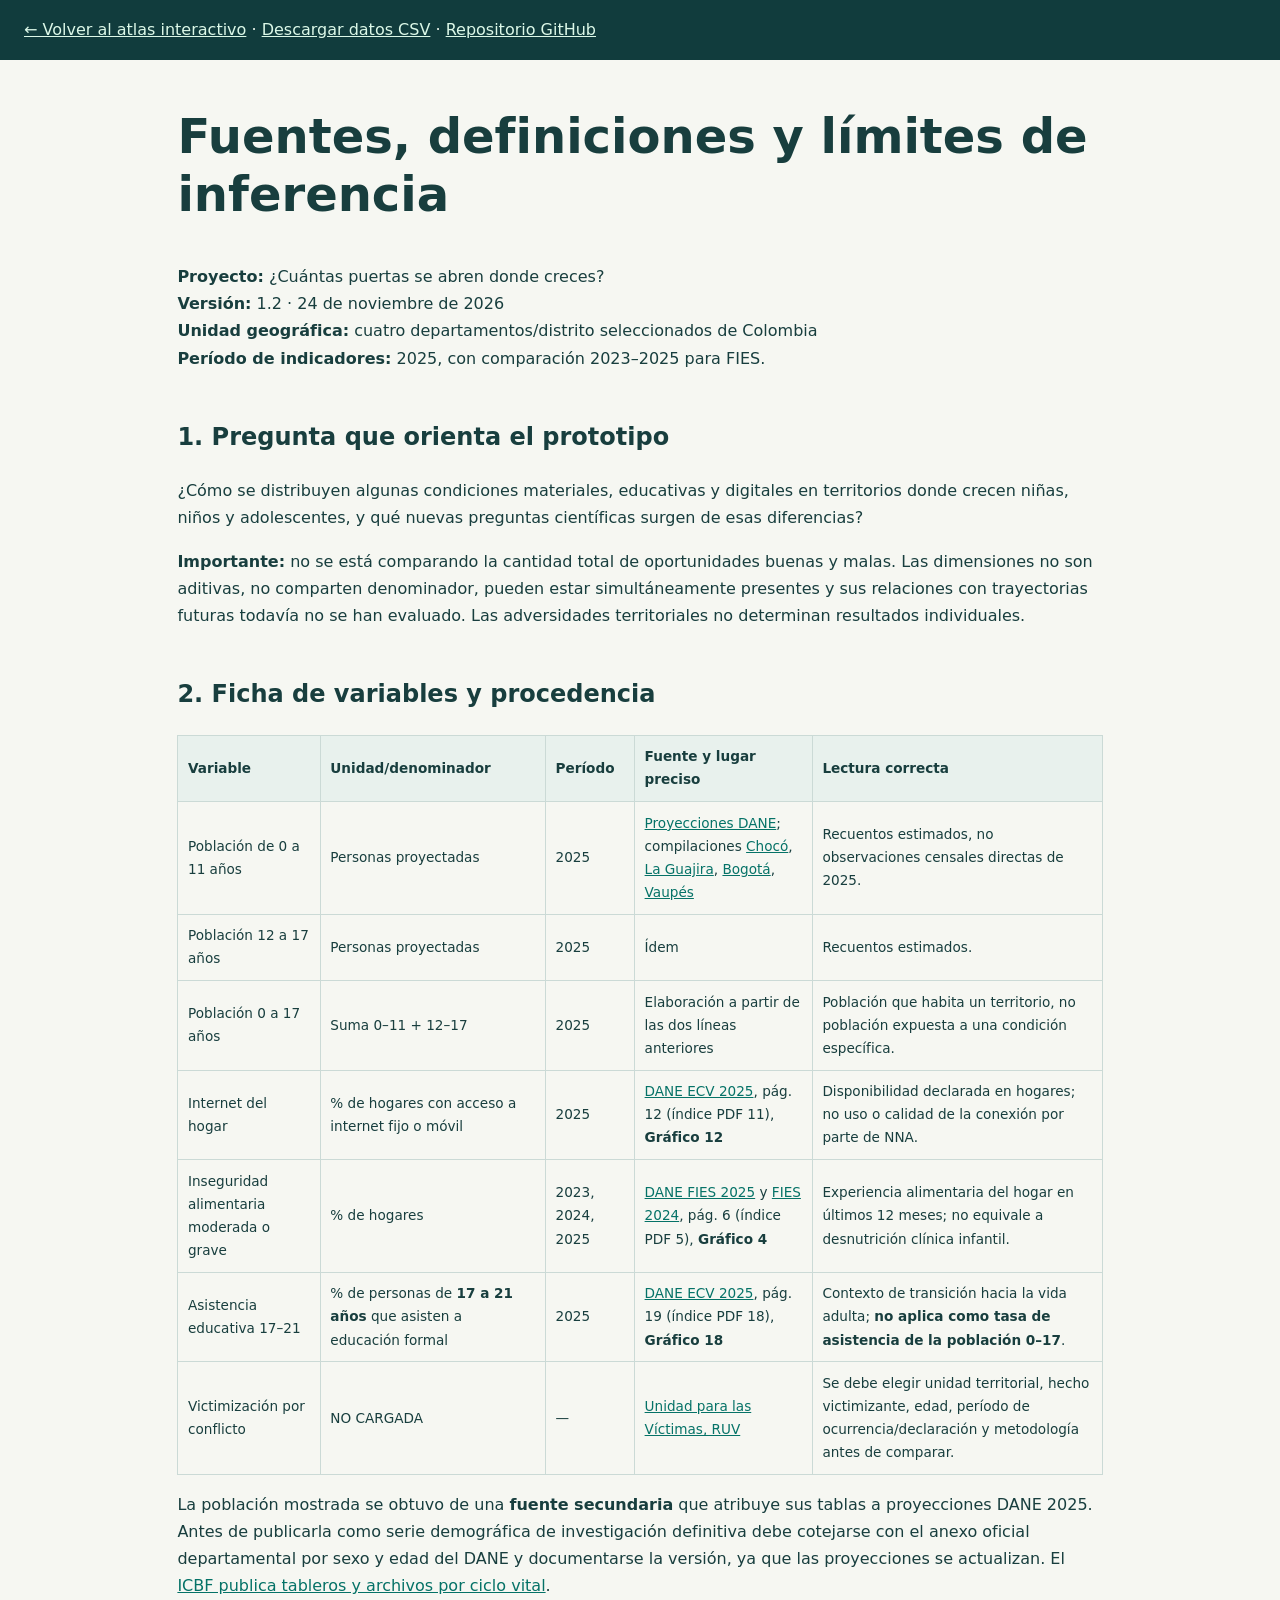
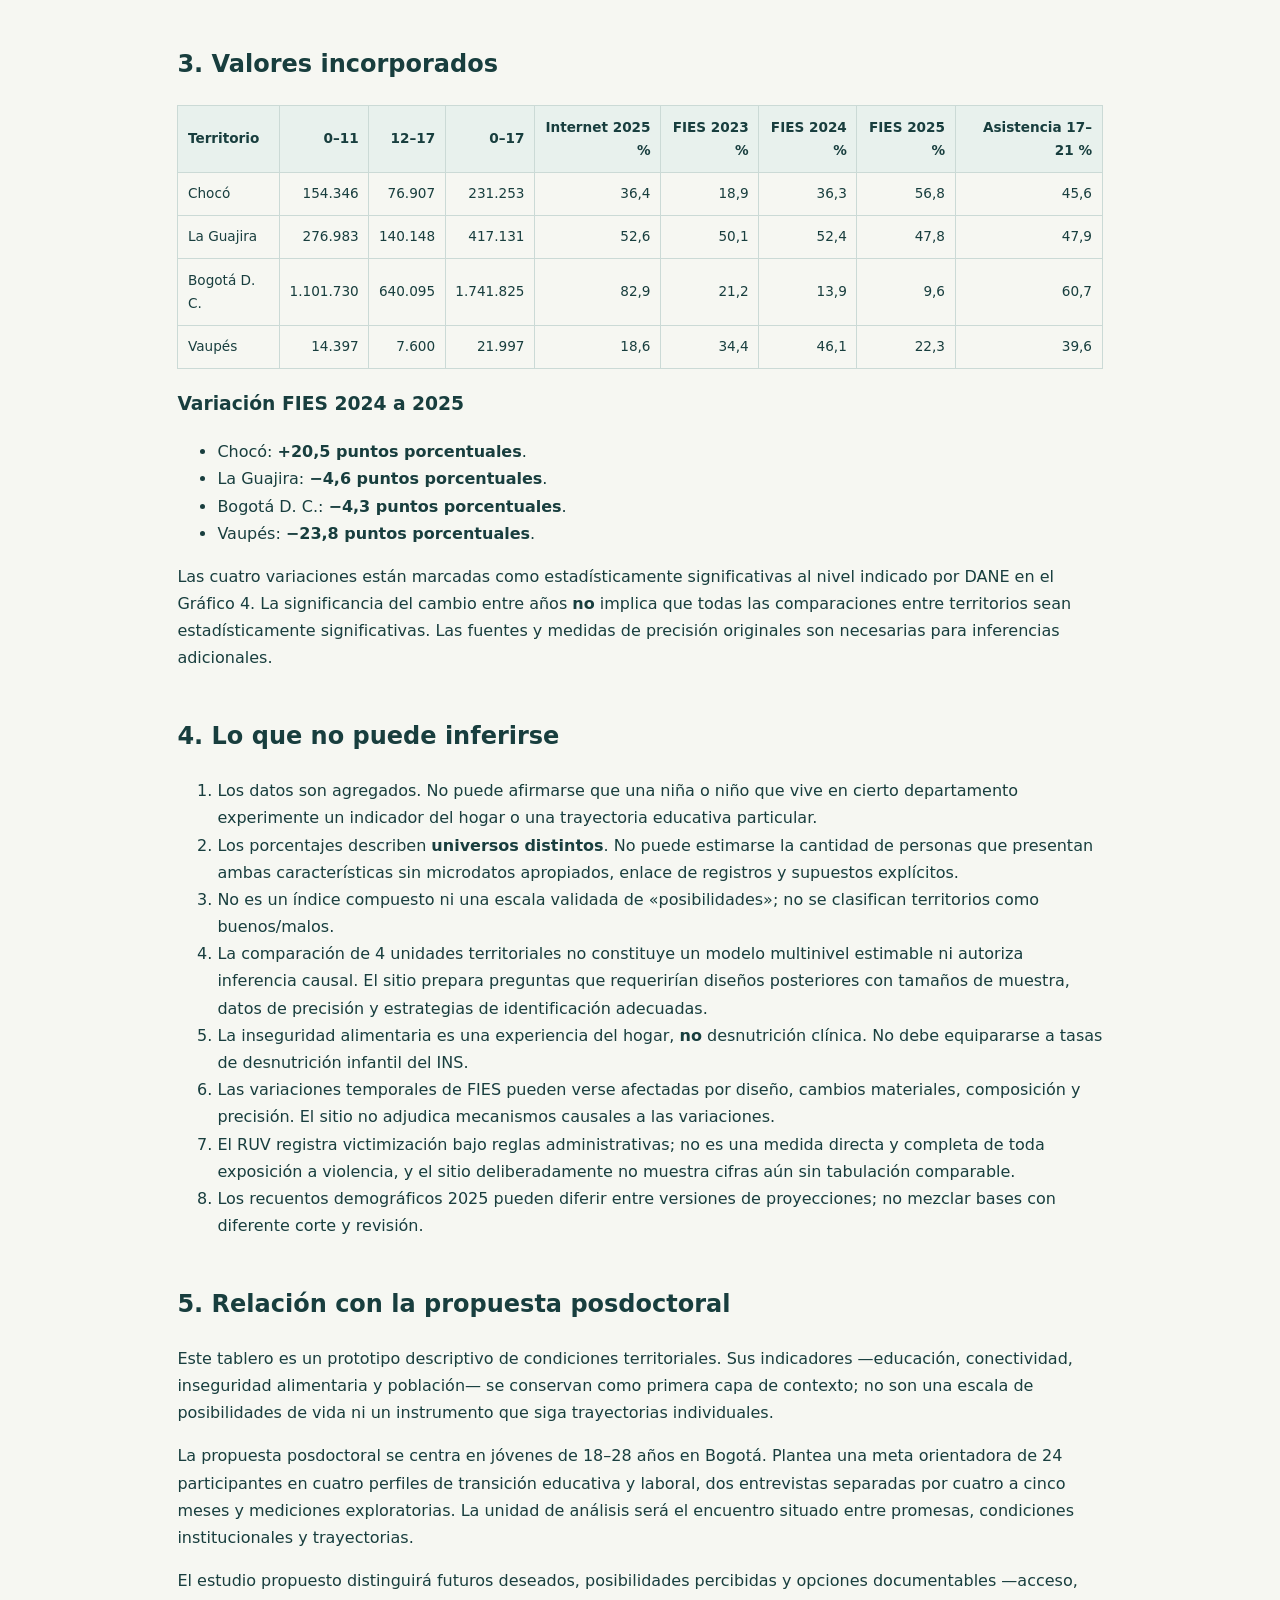
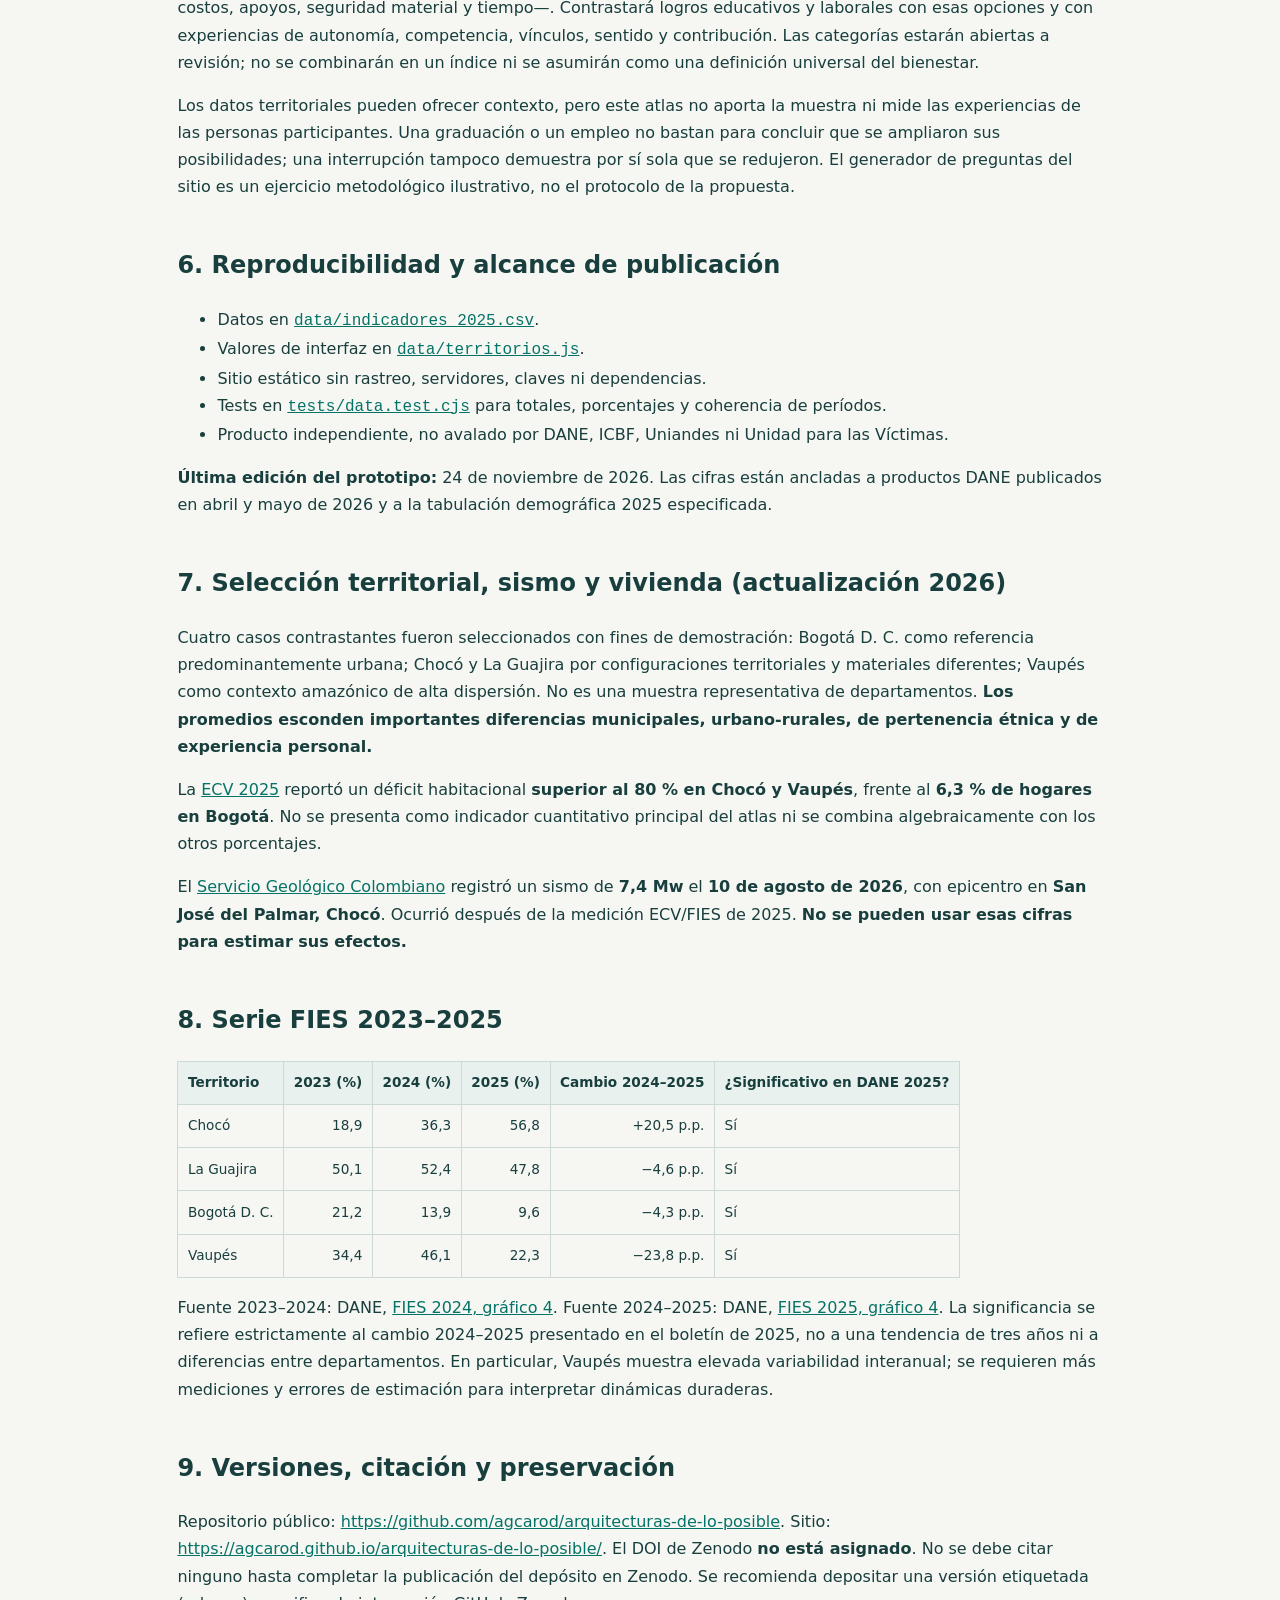
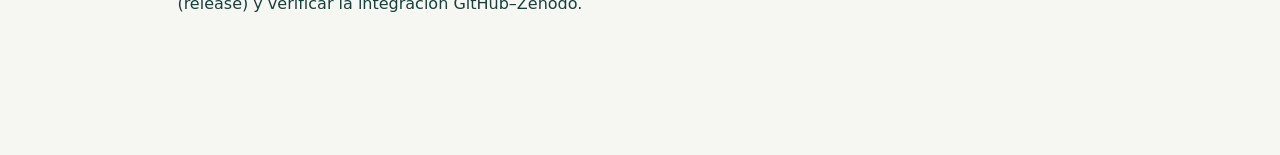
==== commit 544ec302: "Alinear tablero con propuesta de posibilidades de vida" ====
--- a/metodologia.html
+++ b/metodologia.html
@@ -1,6 +1,6 @@
 <!doctype html><html lang="es"><head><meta charset="utf-8"><meta name="viewport" content="width=device-width,initial-scale=1"><meta name="description" content="Trazabilidad, fuentes y límites del atlas de oportunidades territoriales"><title>Fuentes y método · Arquitecturas de lo posible</title><link rel="stylesheet" href="styles.css"><style>.method-document{max-width:970px;margin:3rem auto;padding:0 1.4rem 5rem;line-height:1.7;color:#183e3e}.method-document h1{font-size:clamp(1.8rem,4vw,3rem);line-height:1.2}.method-document h2{margin-top:2.8rem}.method-document table{border-collapse:collapse;display:block;overflow-x:auto;max-width:100%;font-size:.85rem}.method-document th,.method-document td{padding:.6rem;text-align:left;border:1px solid #cbdad6}.method-document th{background:#e8f1ed}.method-document a{color:#057267;text-decoration:underline}.method-document blockquote{border-left:3px solid teal;padding:1rem;background:#ecf3f1}.method-document p,.method-document li{font-size:1rem}.method-nav{padding:1.1rem 1.5rem;background:#113c3d;color:#f0f6ed}.method-nav a{color:#dcf8e8}</style></head><body><nav class="method-nav"><a href="index.html">← Volver al atlas interactivo</a> · <a href="data/indicadores_2025.csv">Descargar datos CSV</a> · <a href="https://github.com/agcarod/arquitecturas-de-lo-posible">Repositorio GitHub</a></nav><article class="method-document"><h1>Fuentes, definiciones y límites de inferencia</h1>
 <p><strong>Proyecto:</strong> ¿Cuántas puertas se abren donde creces?<br />
-<strong>Versión:</strong> 1.1 · 17 de noviembre de 2026<br />
+<strong>Versión:</strong> 1.2 · 24 de noviembre de 2026<br />
 <strong>Unidad geográfica:</strong> cuatro departamentos/distrito seleccionados de Colombia<br />
 <strong>Período de indicadores:</strong> 2025, con comparación 2023–2025 para FIES.</p>
 <h2>1. Pregunta que orienta el prototipo</h2>
@@ -151,20 +151,20 @@
 <li>El RUV registra victimización bajo reglas administrativas; no es una medida directa y completa de toda exposición a violencia, y el sitio deliberadamente no muestra cifras aún sin tabulación comparable.</li>
 <li>Los recuentos demográficos 2025 pueden diferir entre versiones de proyecciones; no mezclar bases con diferente corte y revisión.</li>
 </ol>
-<h2>5. Cómo se convertiría en investigación</h2>
-<p><strong>Fase A · Preparación territorial.</strong> Consolidar indicadores, calidad, cobertura, años y denominadores; integrar registros de violencia por grupo etario sin vulnerar confidencialidad.</p>
-<p><strong>Fase B · Preguntas rivales.</strong> Contrastar mecanismos individuales, relacionales e institucionales mediante preguntas claras y medidas diferenciadas de disponibilidad, acceso efectivo y uso de recursos.</p>
-<p><strong>Fase C · Nuevos datos.</strong> Recolectar historias de trayectorias, redes de cuidado, barreras de acceso y participación; evaluar diseños longitudinales, multinivel o mixtos según sus supuestos y factibilidad.</p>
-<p><strong>Fase D · Comunicación científica.</strong> Usar el tablero como conversación pública sobre incertidumbre, decisiones institucionales y futuros posibles, no como predicción individual.</p>
+<h2>5. Relación con la propuesta posdoctoral</h2>
+<p>Este tablero es un prototipo descriptivo de condiciones territoriales. Sus indicadores —educación, conectividad, inseguridad alimentaria y población— se conservan como primera capa de contexto; no son una escala de posibilidades de vida ni un instrumento que siga trayectorias individuales.</p>
+<p>La propuesta posdoctoral se centra en jóvenes de 18–28 años en Bogotá. Plantea una meta orientadora de 24 participantes en cuatro perfiles de transición educativa y laboral, dos entrevistas separadas por cuatro a cinco meses y mediciones exploratorias. La unidad de análisis será el encuentro situado entre promesas, condiciones institucionales y trayectorias.</p>
+<p>El estudio propuesto distinguirá futuros deseados, posibilidades percibidas y opciones documentables —acceso, costos, apoyos, seguridad material y tiempo—. Contrastará logros educativos y laborales con esas opciones y con experiencias de autonomía, competencia, vínculos, sentido y contribución. Las categorías estarán abiertas a revisión; no se combinarán en un índice ni se asumirán como una definición universal del bienestar.</p>
+<p>Los datos territoriales pueden ofrecer contexto, pero este atlas no aporta la muestra ni mide las experiencias de las personas participantes. Una graduación o un empleo no bastan para concluir que se ampliaron sus posibilidades; una interrupción tampoco demuestra por sí sola que se redujeron. El generador de preguntas del sitio es un ejercicio metodológico ilustrativo, no el protocolo de la propuesta.</p>
 <h2>6. Reproducibilidad y alcance de publicación</h2>
 <ul>
-<li>Datos en <a href="../data/indicadores_2025.csv"><code>data/indicadores_2025.csv</code></a>.</li>
-<li>Valores de interfaz en <a href="../data/territorios.js"><code>data/territorios.js</code></a>.</li>
+<li>Datos en <a href="data/indicadores_2025.csv"><code>data/indicadores_2025.csv</code></a>.</li>
+<li>Valores de interfaz en <a href="data/territorios.js"><code>data/territorios.js</code></a>.</li>
 <li>Sitio estático sin rastreo, servidores, claves ni dependencias.</li>
-<li>Tests en <a href="../tests/data.test.cjs"><code>tests/data.test.cjs</code></a> para totales, porcentajes y coherencia de períodos.</li>
+<li>Tests en <a href="tests/data.test.cjs"><code>tests/data.test.cjs</code></a> para totales, porcentajes y coherencia de períodos.</li>
 <li>Producto independiente, no avalado por DANE, ICBF, Uniandes ni Unidad para las Víctimas.</li>
 </ul>
-<p><strong>Última edición del prototipo:</strong> 12 de noviembre de 2026. Las cifras están ancladas a productos DANE publicados en abril y mayo de 2026 y a la tabulación demográfica 2025 especificada.</p>
+<p><strong>Última edición del prototipo:</strong> 24 de noviembre de 2026. Las cifras están ancladas a productos DANE publicados en abril y mayo de 2026 y a la tabulación demográfica 2025 especificada.</p>
 <h2>7. Selección territorial, sismo y vivienda (actualización 2026)</h2>
 <p>Cuatro casos contrastantes fueron seleccionados con fines de demostración: Bogotá D. C. como referencia predominantemente urbana; Chocó y La Guajira por configuraciones territoriales y materiales diferentes; Vaupés como contexto amazónico de alta dispersión. No es una muestra representativa de departamentos. <strong>Los promedios esconden importantes diferencias municipales, urbano-rurales, de pertenencia étnica y de experiencia personal.</strong></p>
 <p>La <a href="https://www.dane.gov.co/files/operaciones/ECV/bol-ECV-2025.pdf">ECV 2025</a> reportó un déficit habitacional <strong>superior al 80 % en Chocó y Vaupés</strong>, frente al <strong>6,3 % de hogares en Bogotá</strong>. No se presenta como indicador cuantitativo principal del atlas ni se combina algebraicamente con los otros porcentajes.</p>
--- a/styles.css
+++ b/styles.css
@@ -33,4 +33,28 @@
 .author-context{font-size:.76rem;line-height:1.5;color:#b5cfc7;max-width:520px;margin:5px 0 0}
 .author-context em{font-style:normal;color:#dcefc6}
 .footer .footer-disclaimer{font-size:.69rem;color:#83ada1;margin-top:5px;max-width:680px}
-@media(max-width:690px){.author-credit{margin-top:22px;padding-left:13px}.author-name{font-size:.98rem}.author-context{font-size:.73rem}}+@media(max-width:690px){.author-credit{margin-top:22px;padding-left:13px}.author-name{font-size:.98rem}.author-context{font-size:.73rem}}
+
+/* Accesibilidad y transparencia metodológica · edición v1.1 */
+.rationale{background:#e9f0eb;border-left:3px solid #246c61;padding:1.15rem 1.3rem;margin:1rem 0 1.3rem;line-height:1.6;color:#173d40;border-radius:0 10px 10px 0}
+.rationale strong{display:block;margin-bottom:.25rem}
+.static-lookup{background:#f4f7f4;padding:1.45rem 1.3rem;margin:1.9rem 0;border:1px solid #d4e2dd;border-radius:12px;color:#173d40}
+.static-heading{display:flex;justify-content:space-between;align-items:flex-start;gap:1.5rem;flex-wrap:wrap;margin-bottom:.7rem}
+.static-heading h3{font-size:1.6rem;margin:.1rem 0}.static-heading p{max-width:30rem;font-size:.87rem;line-height:1.55}
+.table-scroller{overflow-x:auto;border-radius:9px;border:1px solid #cbdad6;background:white}
+.fallback-table{border-collapse:collapse;min-width:790px;width:100%;font-variant-numeric:tabular-nums;font-size:.91rem;color:#173d40}
+.fallback-table caption{caption-side:bottom;text-align:left;padding:.55rem .8rem;font-size:.75rem;color:#536e6b}
+.fallback-table th,.fallback-table td{padding:.74rem .8rem;border-bottom:1px solid #e3ece8;text-align:right;white-space:nowrap}
+.fallback-table thead th{background:#dceae6;color:#163e3a;font-size:.78rem}
+.fallback-table th:first-child,.fallback-table td:first-child{text-align:left;position:sticky;left:0;background:#f6faf8}
+.fallback-table thead th:first-child{background:#dceae6}
+.fallback-table tr:last-child th,.fallback-table tr:last-child td{border-bottom:0}
+.table-note{margin:.8rem 0 0;font-size:.84rem;line-height:1.65;color:#46615d}
+.table-note a{color:#0a7264;text-decoration:underline}
+.js-note{background:#fff3cc;padding:1rem;border-radius:8px;color:#5d4d15}
+.context-strip{max-width:1260px;margin:0 auto;padding:1.5rem clamp(1rem,4vw,2rem);display:grid;grid-template-columns:1fr 1fr;gap:1rem;color:#14393a}
+.context-strip>div{padding:1.4rem;background:#eff4ef;border:1px solid #dbe6dd;border-radius:12px}
+.context-strip h3{font-size:1.4rem;margin:.4rem 0}
+.context-strip p:not(.eyebrow){font-size:.95rem;line-height:1.7}
+.context-strip a{color:#0b7065;text-decoration:underline}
+@media(max-width:780px){.context-strip{grid-template-columns:1fr}.static-heading h3{font-size:1.4rem}.static-lookup{padding:1rem .8rem}.table-scroller{margin-right:0}}
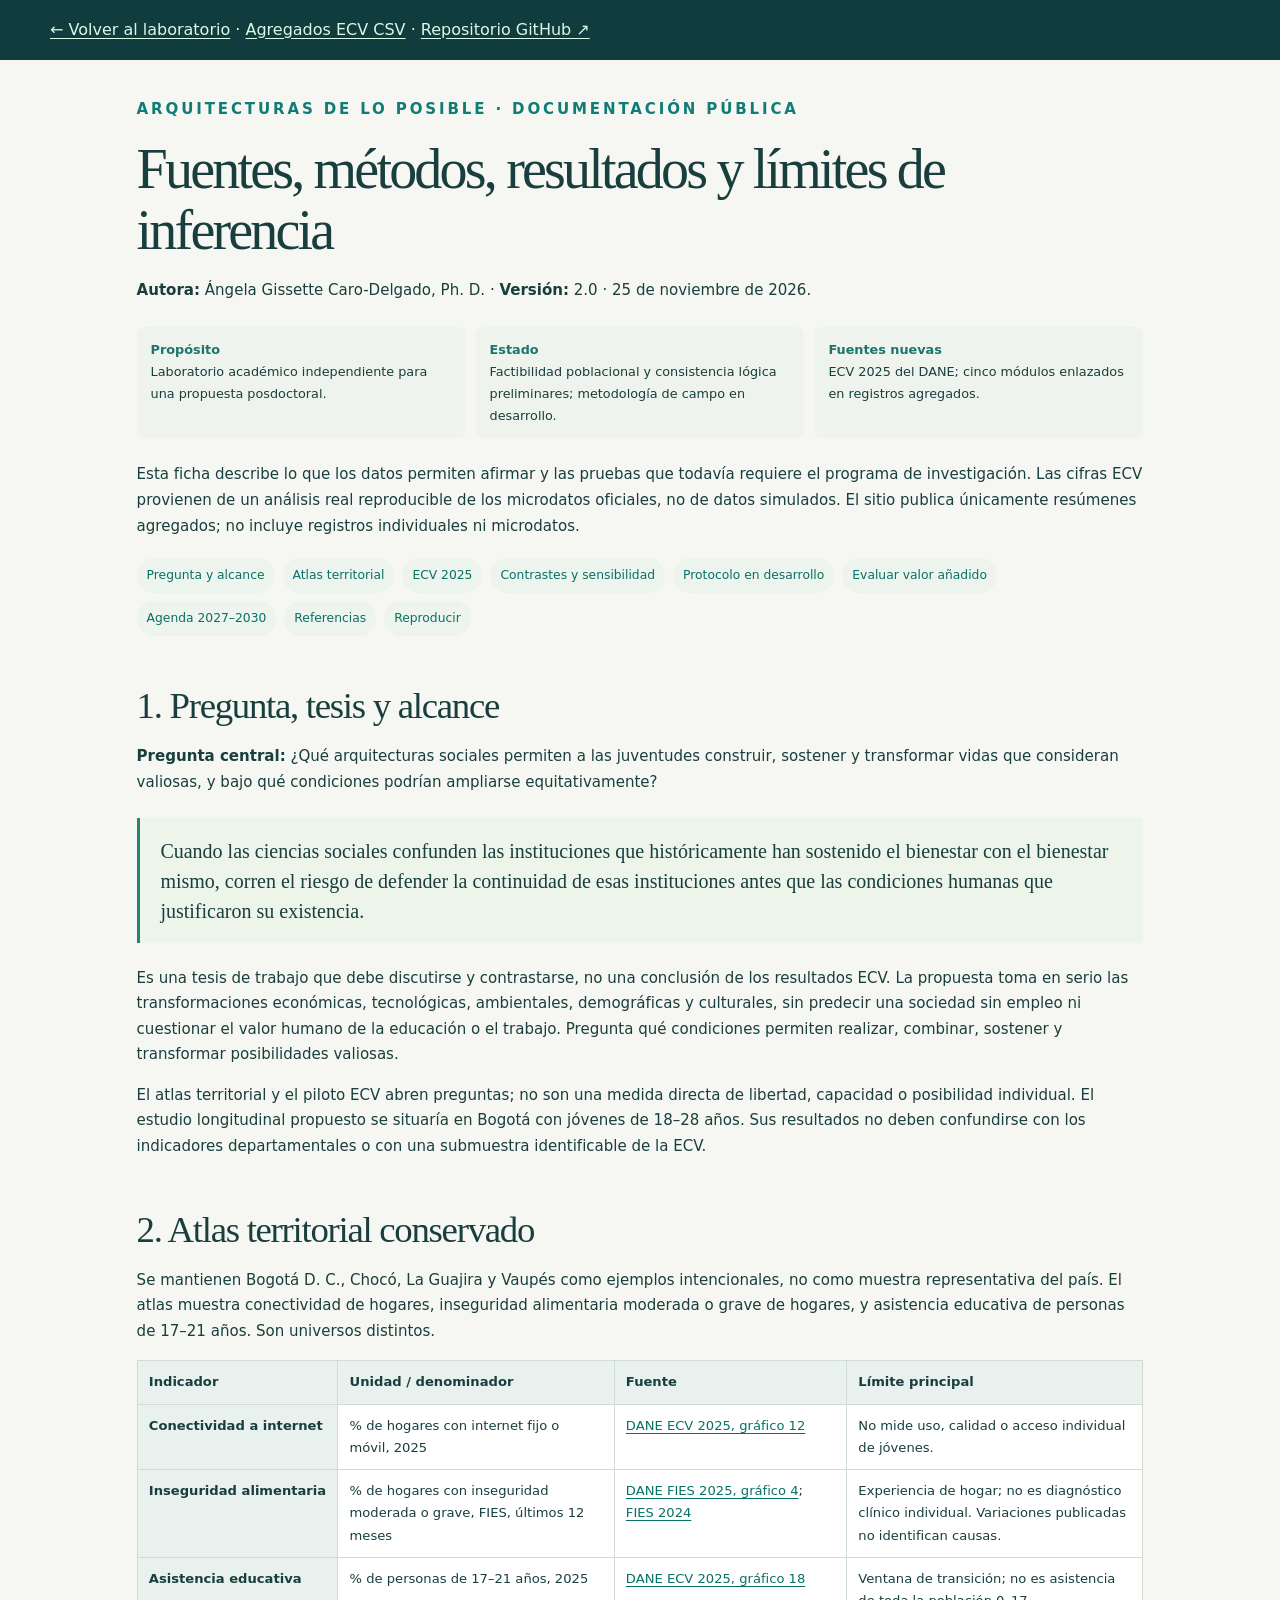
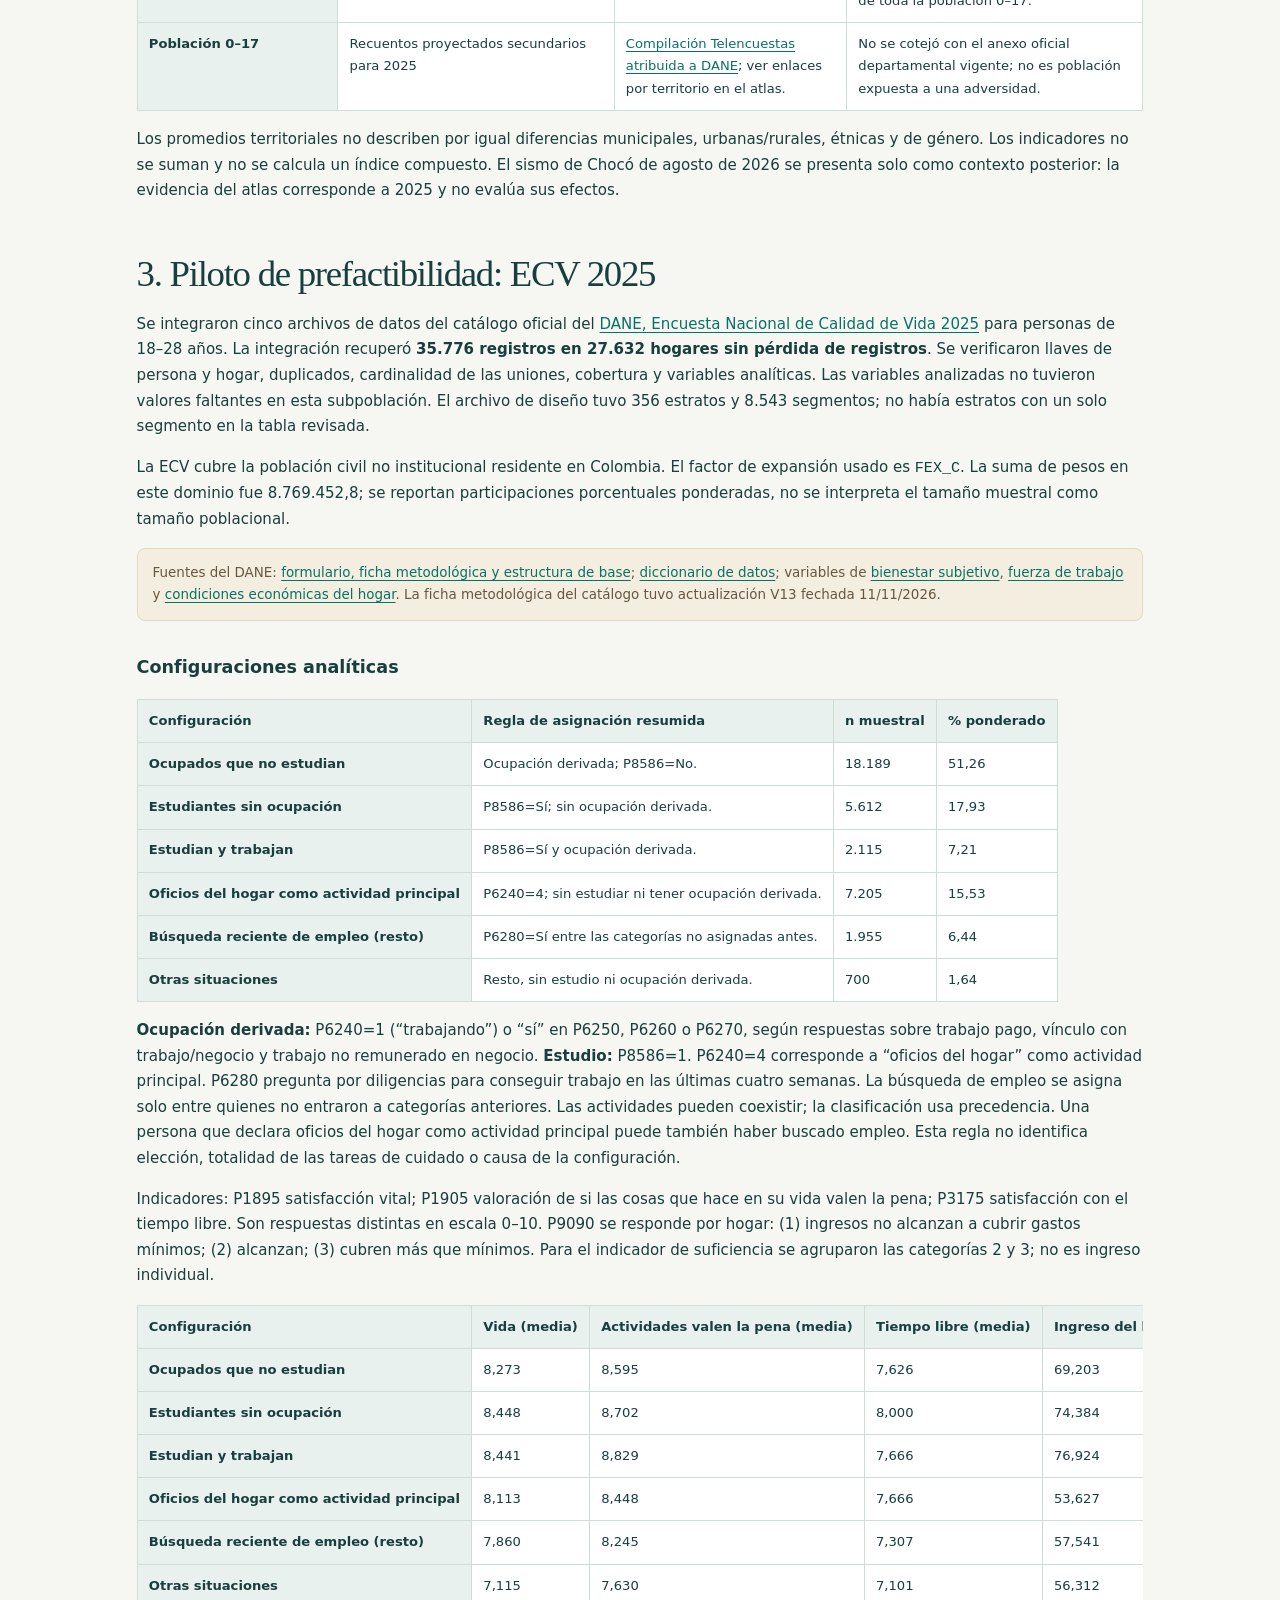
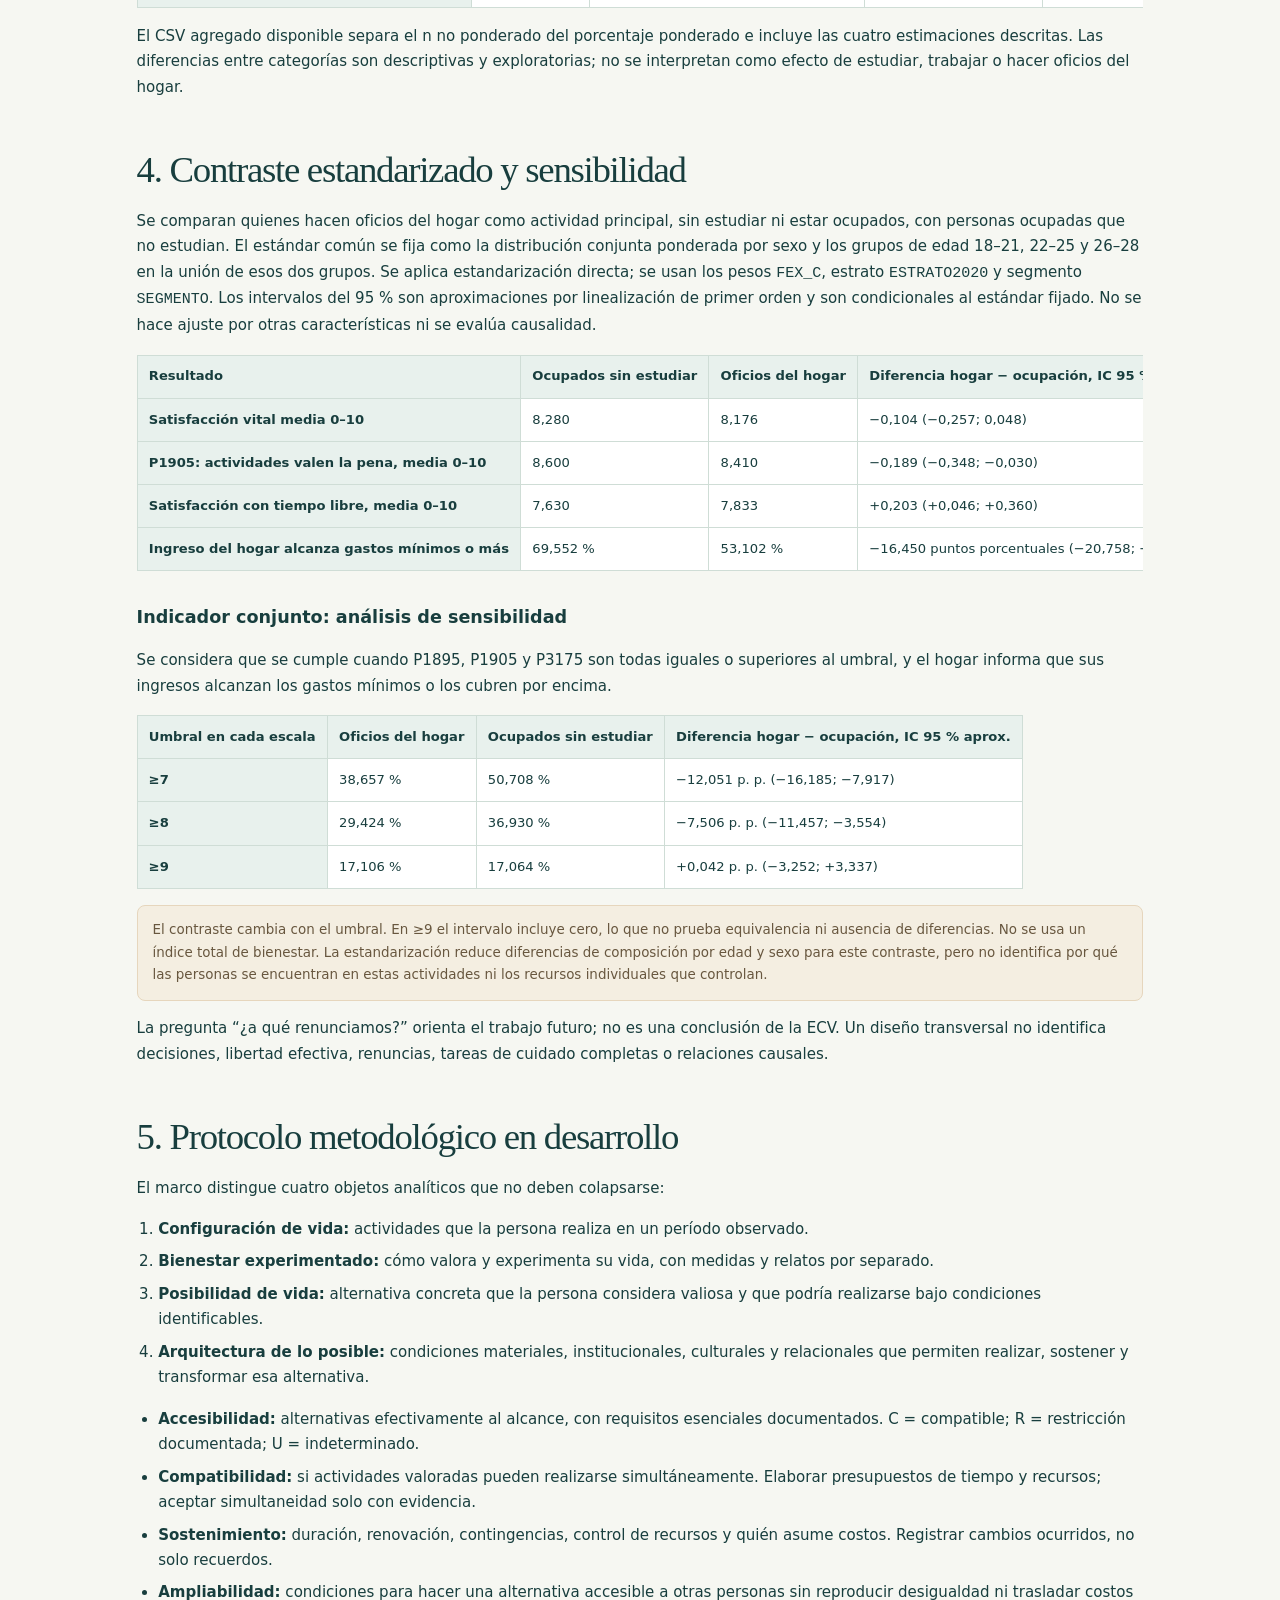
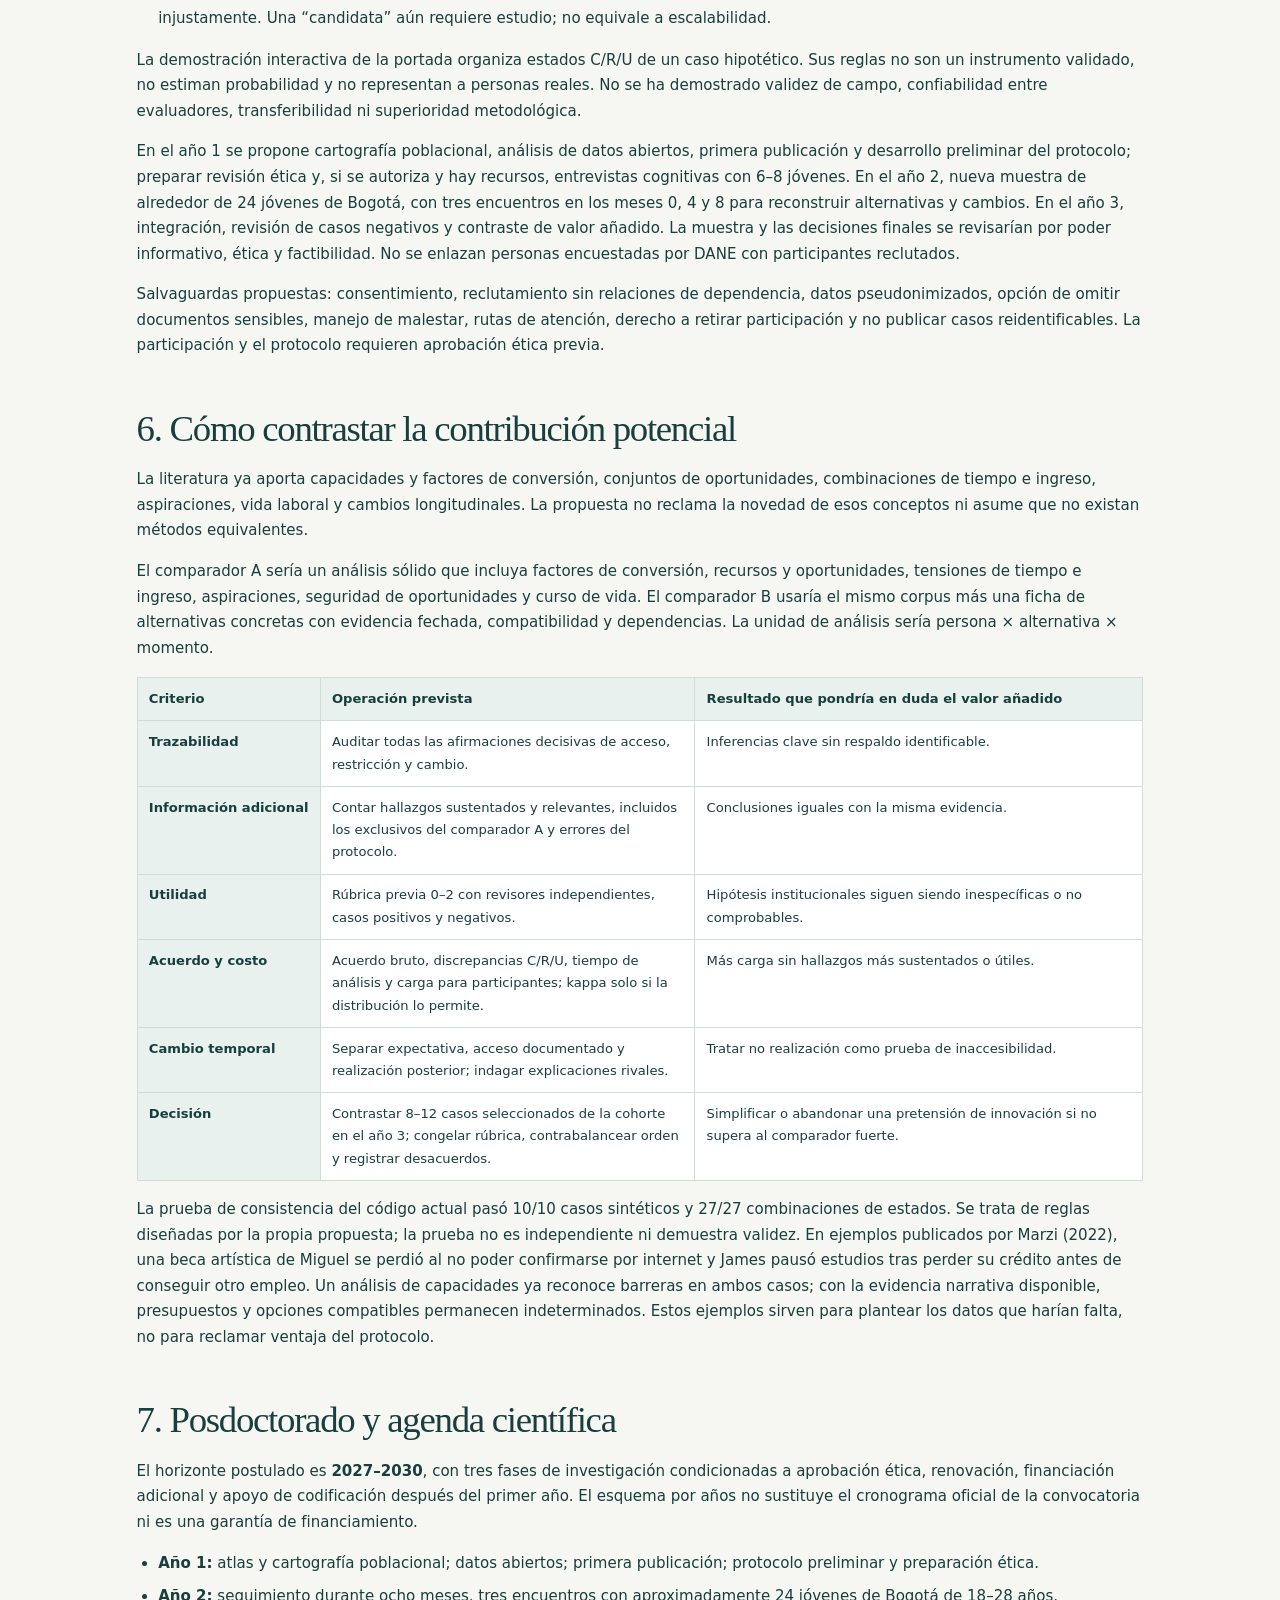
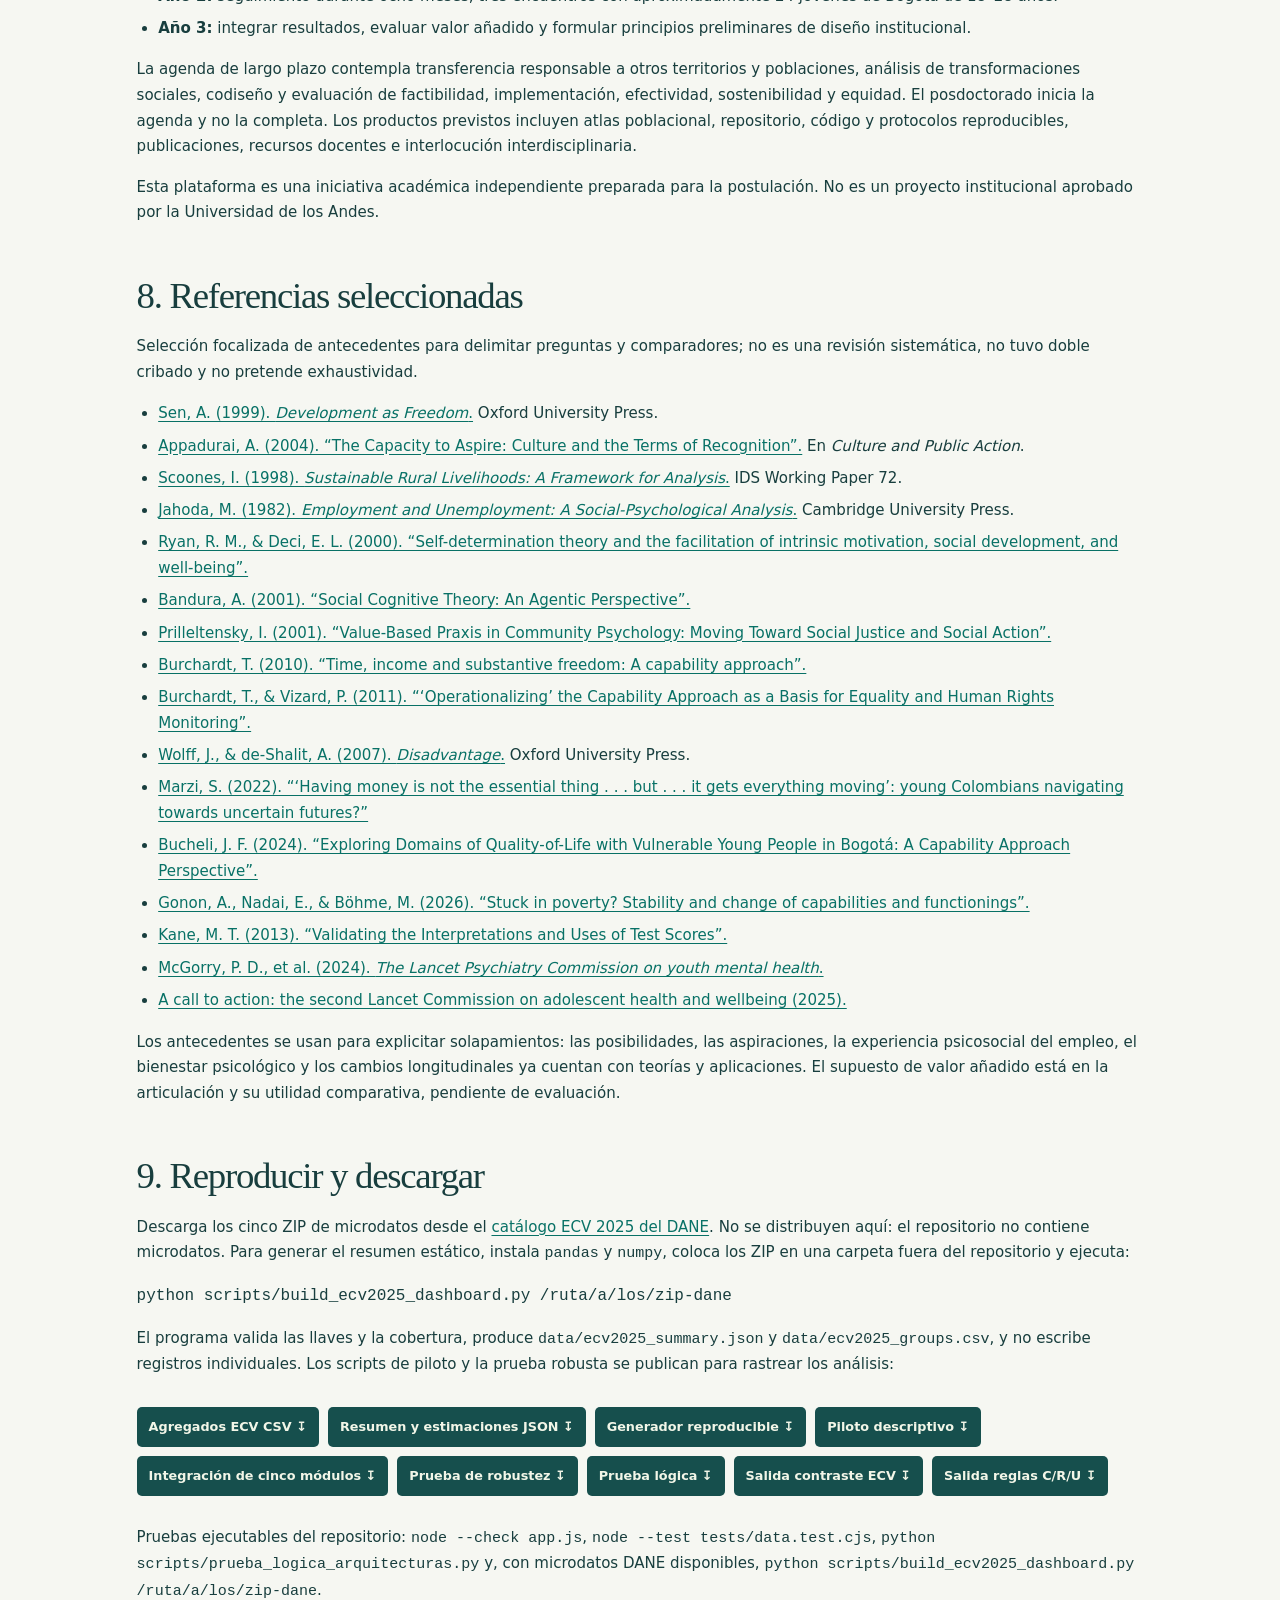
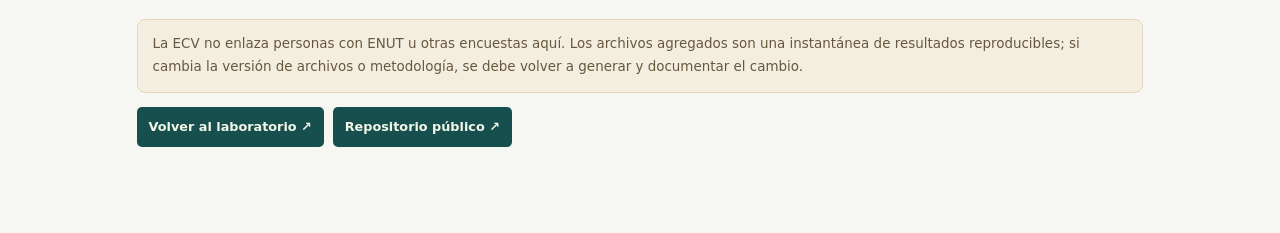
==== commit 67b28a58: "Actualizar laboratorio con piloto ECV 2025" ====
--- a/metodologia.html
+++ b/metodologia.html
@@ -1,222 +1,196 @@
-<!doctype html><html lang="es"><head><meta charset="utf-8"><meta name="viewport" content="width=device-width,initial-scale=1"><meta name="description" content="Trazabilidad, fuentes y límites del atlas de oportunidades territoriales"><title>Fuentes y método · Arquitecturas de lo posible</title><link rel="stylesheet" href="styles.css"><style>.method-document{max-width:970px;margin:3rem auto;padding:0 1.4rem 5rem;line-height:1.7;color:#183e3e}.method-document h1{font-size:clamp(1.8rem,4vw,3rem);line-height:1.2}.method-document h2{margin-top:2.8rem}.method-document table{border-collapse:collapse;display:block;overflow-x:auto;max-width:100%;font-size:.85rem}.method-document th,.method-document td{padding:.6rem;text-align:left;border:1px solid #cbdad6}.method-document th{background:#e8f1ed}.method-document a{color:#057267;text-decoration:underline}.method-document blockquote{border-left:3px solid teal;padding:1rem;background:#ecf3f1}.method-document p,.method-document li{font-size:1rem}.method-nav{padding:1.1rem 1.5rem;background:#113c3d;color:#f0f6ed}.method-nav a{color:#dcf8e8}</style></head><body><nav class="method-nav"><a href="index.html">← Volver al atlas interactivo</a> · <a href="data/indicadores_2025.csv">Descargar datos CSV</a> · <a href="https://github.com/agcarod/arquitecturas-de-lo-posible">Repositorio GitHub</a></nav><article class="method-document"><h1>Fuentes, definiciones y límites de inferencia</h1>
-<p><strong>Proyecto:</strong> ¿Cuántas puertas se abren donde creces?<br />
-<strong>Versión:</strong> 1.2 · 24 de noviembre de 2026<br />
-<strong>Unidad geográfica:</strong> cuatro departamentos/distrito seleccionados de Colombia<br />
-<strong>Período de indicadores:</strong> 2025, con comparación 2023–2025 para FIES.</p>
-<h2>1. Pregunta que orienta el prototipo</h2>
-<p>¿Cómo se distribuyen algunas condiciones materiales, educativas y digitales en territorios donde crecen niñas, niños y adolescentes, y qué nuevas preguntas científicas surgen de esas diferencias?</p>
-<p><strong>Importante:</strong> no se está comparando la cantidad total de oportunidades buenas y malas. Las dimensiones no son aditivas, no comparten denominador, pueden estar simultáneamente presentes y sus relaciones con trayectorias futuras todavía no se han evaluado. Las adversidades territoriales no determinan resultados individuales.</p>
-<h2>2. Ficha de variables y procedencia</h2>
-<table>
-<thead>
-<tr>
-  <th>Variable</th>
-  <th>Unidad/denominador</th>
-  <th>Período</th>
-  <th>Fuente y lugar preciso</th>
-  <th>Lectura correcta</th>
-</tr>
-</thead>
-<tbody>
-<tr>
-  <td>Población de 0 a 11 años</td>
-  <td>Personas proyectadas</td>
-  <td>2025</td>
-  <td><a href="https://www.dane.gov.co/index.php/estadisticas-por-tema/demografia-y-poblacion/proyecciones-de-poblacion">Proyecciones DANE</a>; compilaciones <a href="https://telencuestas.com/censos-de-poblacion/colombia/2025/choco">Chocó</a>, <a href="https://telencuestas.com/censos-de-poblacion/colombia/2025/la-guajira">La Guajira</a>, <a href="https://telencuestas.com/censos-de-poblacion/colombia/2025/bogota/bogota">Bogotá</a>, <a href="https://telencuestas.com/censos-de-poblacion/colombia/2025/vaupes">Vaupés</a></td>
-  <td>Recuentos estimados, no observaciones censales directas de 2025.</td>
-</tr>
-<tr>
-  <td>Población 12 a 17 años</td>
-  <td>Personas proyectadas</td>
-  <td>2025</td>
-  <td>Ídem</td>
-  <td>Recuentos estimados.</td>
-</tr>
-<tr>
-  <td>Población 0 a 17 años</td>
-  <td>Suma 0–11 + 12–17</td>
-  <td>2025</td>
-  <td>Elaboración a partir de las dos líneas anteriores</td>
-  <td>Población que habita un territorio, no población expuesta a una condición específica.</td>
-</tr>
-<tr>
-  <td>Internet del hogar</td>
-  <td>% de hogares con acceso a internet fijo o móvil</td>
-  <td>2025</td>
-  <td><a href="https://www.dane.gov.co/files/operaciones/ECV/bol-ECV-2025.pdf">DANE ECV 2025</a>, pág. 12 (índice PDF 11), <strong>Gráfico 12</strong></td>
-  <td>Disponibilidad declarada en hogares; no uso o calidad de la conexión por parte de NNA.</td>
-</tr>
-<tr>
-  <td>Inseguridad alimentaria moderada o grave</td>
-  <td>% de hogares</td>
-  <td>2023, 2024, 2025</td>
-  <td><a href="https://www.dane.gov.co/files/operaciones/FIES/bol-FIES-2025.pdf">DANE FIES 2025</a> y <a href="https://www.dane.gov.co/files/operaciones/FIES/bol-FIES-2024.pdf">FIES 2024</a>, pág. 6 (índice PDF 5), <strong>Gráfico 4</strong></td>
-  <td>Experiencia alimentaria del hogar en últimos 12 meses; no equivale a desnutrición clínica infantil.</td>
-</tr>
-<tr>
-  <td>Asistencia educativa 17–21</td>
-  <td>% de personas de <strong>17 a 21 años</strong> que asisten a educación formal</td>
-  <td>2025</td>
-  <td><a href="https://www.dane.gov.co/files/operaciones/ECV/bol-ECV-2025.pdf">DANE ECV 2025</a>, pág. 19 (índice PDF 18), <strong>Gráfico 18</strong></td>
-  <td>Contexto de transición hacia la vida adulta; <strong>no aplica como tasa de asistencia de la población 0–17</strong>.</td>
-</tr>
-<tr>
-  <td>Victimización por conflicto</td>
-  <td>NO CARGADA</td>
-  <td>—</td>
-  <td><a href="https://datospaz.unidadvictimas.gov.co/registro-unico-de-victimas/">Unidad para las Víctimas, RUV</a></td>
-  <td>Se debe elegir unidad territorial, hecho victimizante, edad, período de ocurrencia/declaración y metodología antes de comparar.</td>
-</tr>
-</tbody>
-</table>
-<p>La población mostrada se obtuvo de una <strong>fuente secundaria</strong> que atribuye sus tablas a proyecciones DANE 2025. Antes de publicarla como serie demográfica de investigación definitiva debe cotejarse con el anexo oficial departamental por sexo y edad del DANE y documentarse la versión, ya que las proyecciones se actualizan. El <a href="https://portalsuin.icbf.gov.co/sites/suin/Pages/poblacion_ni%C3%B1os_ni%C3%B1as_Colombia.aspx">ICBF publica tableros y archivos por ciclo vital</a>.</p>
-<h2>3. Valores incorporados</h2>
-<table>
-<thead>
-<tr>
-  <th>Territorio</th>
-  <th style="text-align:right">0–11</th>
-  <th style="text-align:right">12–17</th>
-  <th style="text-align:right">0–17</th>
-  <th style="text-align:right">Internet 2025 %</th>
-  <th style="text-align:right">FIES 2023 %</th>
-  <th style="text-align:right">FIES 2024 %</th>
-  <th style="text-align:right">FIES 2025 %</th>
-  <th style="text-align:right">Asistencia 17–21 %</th>
-</tr>
-</thead>
-<tbody>
-<tr>
-  <td>Chocó</td>
-  <td style="text-align:right">154.346</td>
-  <td style="text-align:right">76.907</td>
-  <td style="text-align:right">231.253</td>
-  <td style="text-align:right">36,4</td>
-  <td style="text-align:right">18,9</td>
-  <td style="text-align:right">36,3</td>
-  <td style="text-align:right">56,8</td>
-  <td style="text-align:right">45,6</td>
-</tr>
-<tr>
-  <td>La Guajira</td>
-  <td style="text-align:right">276.983</td>
-  <td style="text-align:right">140.148</td>
-  <td style="text-align:right">417.131</td>
-  <td style="text-align:right">52,6</td>
-  <td style="text-align:right">50,1</td>
-  <td style="text-align:right">52,4</td>
-  <td style="text-align:right">47,8</td>
-  <td style="text-align:right">47,9</td>
-</tr>
-<tr>
-  <td>Bogotá D. C.</td>
-  <td style="text-align:right">1.101.730</td>
-  <td style="text-align:right">640.095</td>
-  <td style="text-align:right">1.741.825</td>
-  <td style="text-align:right">82,9</td>
-  <td style="text-align:right">21,2</td>
-  <td style="text-align:right">13,9</td>
-  <td style="text-align:right">9,6</td>
-  <td style="text-align:right">60,7</td>
-</tr>
-<tr>
-  <td>Vaupés</td>
-  <td style="text-align:right">14.397</td>
-  <td style="text-align:right">7.600</td>
-  <td style="text-align:right">21.997</td>
-  <td style="text-align:right">18,6</td>
-  <td style="text-align:right">34,4</td>
-  <td style="text-align:right">46,1</td>
-  <td style="text-align:right">22,3</td>
-  <td style="text-align:right">39,6</td>
-</tr>
-</tbody>
-</table>
-<h3>Variación FIES 2024 a 2025</h3>
+<!doctype html>
+<html lang="es">
+<head>
+<meta charset="utf-8">
+<meta name="viewport" content="width=device-width,initial-scale=1">
+<meta name="theme-color" content="#0d2e32">
+<meta name="description" content="Métodos, fuentes, estimaciones, límites y código reproducible de Arquitecturas de lo posible.">
+<title>Fuentes, método y resultados · Arquitecturas de lo posible</title>
+<link rel="stylesheet" href="styles.css">
+<style>
+.method-document{max-width:1050px;margin:2.3rem auto 5rem;padding:0 1.35rem;line-height:1.7;color:#183e3e}
+.method-nav{padding:1.1rem 1.5rem;background:#113c3d;color:#f0f6ed}
+.method-nav a{color:#dcf8e8;text-decoration:underline;text-underline-offset:3px}
+.method-document h1{font-family:Georgia,serif;font-size:clamp(2.1rem,5vw,3.5rem);line-height:1.08;letter-spacing:-.05em;font-weight:500;margin:.7rem 0 1.1rem}
+.method-document h2{font-family:Georgia,serif;font-size:clamp(1.6rem,3vw,2.3rem);line-height:1.2;letter-spacing:-.035em;font-weight:500;margin:3rem 0 1rem}
+.method-document h3{font-size:1.1rem;margin:2rem 0 .6rem}
+.method-document p,.method-document li{font-size:.94rem}
+.method-document a{color:#087166;text-decoration:underline;text-underline-offset:3px}
+.method-document blockquote{margin:1.4rem 0;padding:1.1rem 1.3rem;background:#edf4e9;border-left:3px solid #288277;font-family:Georgia,serif;font-size:1.25rem;line-height:1.5}
+.method-document table{border-collapse:collapse;display:block;overflow-x:auto;width:100%;font-size:.82rem;margin:1rem 0}
+.method-document th,.method-document td{padding:.62rem .7rem;text-align:left;vertical-align:top;border:1px solid #cfddd6}
+.method-document th{background:#e8f1ed;white-space:nowrap}
+.method-document td{background:#fff}
+.method-document .doc-meta{display:grid;grid-template-columns:repeat(3,1fr);gap:10px;margin:1.5rem 0}
+.method-document .doc-meta div{background:#eef3ed;padding:12px 14px;border-radius:8px;font-size:.8rem}
+.method-document .doc-meta strong{display:block;color:#1c756c}
+.method-document .note{padding:13px 15px;background:#f4eee1;border:1px solid #e6d6bd;border-radius:8px;color:#68573f;font-size:.84rem}
+.method-document .download-box{display:flex;flex-wrap:wrap;gap:9px;padding:14px 0}
+.method-document .download-box a{display:inline-block;background:#164f4d;color:#f2f6e8;padding:9px 12px;border-radius:5px;text-decoration:none;font-size:.8rem;font-weight:750}
+.method-document .download-box a:hover{background:#117267}
+.method-document ol,.method-document ul{padding-left:1.35rem}
+.method-document li{margin:.42rem 0}
+.method-document .toc{display:flex;flex-wrap:wrap;gap:8px;margin:1.2rem 0 2rem}
+.method-document .toc a{font-size:.77rem;padding:7px 10px;border-radius:40px;background:#edf3ed;text-decoration:none}
+@media(max-width:600px){.method-document{margin:1.4rem auto 3rem;padding:0 1rem}.method-document .doc-meta{grid-template-columns:1fr}.method-document th,.method-document td{min-width:145px}.method-document .note{font-size:.79rem}}
+</style>
+</head>
+<body>
+<nav class="method-nav" aria-label="Navegación de documentación">
+<div class="shell"><a href="index.html">← Volver al laboratorio</a> · <a href="data/ecv2025_groups.csv" download>Agregados ECV CSV</a> · <a href="https://github.com/agcarod/arquitecturas-de-lo-posible" target="_blank" rel="noopener noreferrer">Repositorio GitHub ↗</a></div>
+</nav>
+<article class="method-document">
+<p class="eyebrow light">ARQUITECTURAS DE LO POSIBLE · DOCUMENTACIÓN PÚBLICA</p>
+<h1>Fuentes, métodos, resultados y límites de inferencia</h1>
+<p><strong>Autora:</strong> Ángela Gissette Caro-Delgado, Ph. D. · <strong>Versión:</strong> 2.0 · 25 de noviembre de 2026.</p>
+<div class="doc-meta">
+<div><strong>Propósito</strong>Laboratorio académico independiente para una propuesta posdoctoral.</div>
+<div><strong>Estado</strong>Factibilidad poblacional y consistencia lógica preliminares; metodología de campo en desarrollo.</div>
+<div><strong>Fuentes nuevas</strong>ECV 2025 del DANE; cinco módulos enlazados en registros agregados.</div>
+</div>
+<p>Esta ficha describe lo que los datos permiten afirmar y las pruebas que todavía requiere el programa de investigación. Las cifras ECV provienen de un análisis real reproducible de los microdatos oficiales, no de datos simulados. El sitio publica únicamente resúmenes agregados; no incluye registros individuales ni microdatos.</p>
+<div class="toc" aria-label="Contenido de esta ficha"><a href="#pregunta">Pregunta y alcance</a><a href="#atlas-metodo">Atlas territorial</a><a href="#ecv">ECV 2025</a><a href="#contraste">Contrastes y sensibilidad</a><a href="#protocolo">Protocolo en desarrollo</a><a href="#evaluacion">Evaluar valor añadido</a><a href="#agenda">Agenda 2027–2030</a><a href="#referencias">Referencias</a><a href="#reproducir">Reproducir</a></div>
+
+<h2 id="pregunta">1. Pregunta, tesis y alcance</h2>
+<p><strong>Pregunta central:</strong> ¿Qué arquitecturas sociales permiten a las juventudes construir, sostener y transformar vidas que consideran valiosas, y bajo qué condiciones podrían ampliarse equitativamente?</p>
+<blockquote>Cuando las ciencias sociales confunden las instituciones que históricamente han sostenido el bienestar con el bienestar mismo, corren el riesgo de defender la continuidad de esas instituciones antes que las condiciones humanas que justificaron su existencia.</blockquote>
+<p>Es una tesis de trabajo que debe discutirse y contrastarse, no una conclusión de los resultados ECV. La propuesta toma en serio las transformaciones económicas, tecnológicas, ambientales, demográficas y culturales, sin predecir una sociedad sin empleo ni cuestionar el valor humano de la educación o el trabajo. Pregunta qué condiciones permiten realizar, combinar, sostener y transformar posibilidades valiosas.</p>
+<p>El atlas territorial y el piloto ECV abren preguntas; no son una medida directa de libertad, capacidad o posibilidad individual. El estudio longitudinal propuesto se situaría en Bogotá con jóvenes de 18–28 años. Sus resultados no deben confundirse con los indicadores departamentales o con una submuestra identificable de la ECV.</p>
+
+<h2 id="atlas-metodo">2. Atlas territorial conservado</h2>
+<p>Se mantienen Bogotá D. C., Chocó, La Guajira y Vaupés como ejemplos intencionales, no como muestra representativa del país. El atlas muestra conectividad de hogares, inseguridad alimentaria moderada o grave de hogares, y asistencia educativa de personas de 17–21 años. Son universos distintos.</p>
+<table><thead><tr><th>Indicador</th><th>Unidad / denominador</th><th>Fuente</th><th>Límite principal</th></tr></thead><tbody>
+<tr><th>Conectividad a internet</th><td>% de hogares con internet fijo o móvil, 2025</td><td><a href="https://www.dane.gov.co/files/operaciones/ECV/bol-ECV-2025.pdf#page=12">DANE ECV 2025, gráfico 12</a></td><td>No mide uso, calidad o acceso individual de jóvenes.</td></tr>
+<tr><th>Inseguridad alimentaria</th><td>% de hogares con inseguridad moderada o grave, FIES, últimos 12 meses</td><td><a href="https://www.dane.gov.co/files/operaciones/FIES/bol-FIES-2025.pdf#page=6">DANE FIES 2025, gráfico 4</a>; <a href="https://www.dane.gov.co/files/operaciones/FIES/bol-FIES-2024.pdf#page=7">FIES 2024</a></td><td>Experiencia de hogar; no es diagnóstico clínico individual. Variaciones publicadas no identifican causas.</td></tr>
+<tr><th>Asistencia educativa</th><td>% de personas de 17–21 años, 2025</td><td><a href="https://www.dane.gov.co/files/operaciones/ECV/bol-ECV-2025.pdf#page=19">DANE ECV 2025, gráfico 18</a></td><td>Ventana de transición; no es asistencia de toda la población 0–17.</td></tr>
+<tr><th>Población 0–17</th><td>Recuentos proyectados secundarios para 2025</td><td><a href="https://telencuestas.com/censos-de-poblacion/colombia/2025/choco">Compilación Telencuestas atribuida a DANE</a>; ver enlaces por territorio en el atlas.</td><td>No se cotejó con el anexo oficial departamental vigente; no es población expuesta a una adversidad.</td></tr>
+</tbody></table>
+<p>Los promedios territoriales no describen por igual diferencias municipales, urbanas/rurales, étnicas y de género. Los indicadores no se suman y no se calcula un índice compuesto. El sismo de Chocó de agosto de 2026 se presenta solo como contexto posterior: la evidencia del atlas corresponde a 2025 y no evalúa sus efectos.</p>
+
+<h2 id="ecv">3. Piloto de prefactibilidad: ECV 2025</h2>
+<p>Se integraron cinco archivos de datos del catálogo oficial del <a href="https://microdatos.dane.gov.co/index.php/catalog/905">DANE, Encuesta Nacional de Calidad de Vida 2025</a> para personas de 18–28 años. La integración recuperó <strong>35.776 registros en 27.632 hogares sin pérdida de registros</strong>. Se verificaron llaves de persona y hogar, duplicados, cardinalidad de las uniones, cobertura y variables analíticas. Las variables analizadas no tuvieron valores faltantes en esta subpoblación. El archivo de diseño tuvo 356 estratos y 8.543 segmentos; no había estratos con un solo segmento en la tabla revisada.</p>
+<p>La ECV cubre la población civil no institucional residente en Colombia. El factor de expansión usado es <code>FEX_C</code>. La suma de pesos en este dominio fue 8.769.452,8; se reportan participaciones porcentuales ponderadas, no se interpreta el tamaño muestral como tamaño poblacional.</p>
+<div class="note">Fuentes del DANE: <a href="https://microdatos.dane.gov.co/index.php/catalog/905/related-materials">formulario, ficha metodológica y estructura de base</a>; <a href="https://microdatos.dane.gov.co/index.php/catalog/905/data-dictionary">diccionario de datos</a>; variables de <a href="https://microdatos.dane.gov.co/index.php/catalog/905/data-dictionary/F9?file_name=Caracteristicas+y+composicion+del+hogar">bienestar subjetivo</a>, <a href="https://microdatos.dane.gov.co/index.php/catalog/905/data-dictionary/F47">fuerza de trabajo</a> y <a href="https://microdatos.dane.gov.co/index.php/catalog/905/data-dictionary/F51">condiciones económicas del hogar</a>. La ficha metodológica del catálogo tuvo actualización V13 fechada 11/11/2026.</div>
+<h3>Configuraciones analíticas</h3>
+<table><thead><tr><th>Configuración</th><th>Regla de asignación resumida</th><th>n muestral</th><th>% ponderado</th></tr></thead><tbody>
+<tr><th>Ocupados que no estudian</th><td>Ocupación derivada; P8586=No.</td><td>18.189</td><td>51,26</td></tr>
+<tr><th>Estudiantes sin ocupación</th><td>P8586=Sí; sin ocupación derivada.</td><td>5.612</td><td>17,93</td></tr>
+<tr><th>Estudian y trabajan</th><td>P8586=Sí y ocupación derivada.</td><td>2.115</td><td>7,21</td></tr>
+<tr><th>Oficios del hogar como actividad principal</th><td>P6240=4; sin estudiar ni tener ocupación derivada.</td><td>7.205</td><td>15,53</td></tr>
+<tr><th>Búsqueda reciente de empleo (resto)</th><td>P6280=Sí entre las categorías no asignadas antes.</td><td>1.955</td><td>6,44</td></tr>
+<tr><th>Otras situaciones</th><td>Resto, sin estudio ni ocupación derivada.</td><td>700</td><td>1,64</td></tr>
+</tbody></table>
+<p><strong>Ocupación derivada:</strong> P6240=1 (“trabajando”) o “sí” en P6250, P6260 o P6270, según respuestas sobre trabajo pago, vínculo con trabajo/negocio y trabajo no remunerado en negocio. <strong>Estudio:</strong> P8586=1. P6240=4 corresponde a “oficios del hogar” como actividad principal. P6280 pregunta por diligencias para conseguir trabajo en las últimas cuatro semanas. La búsqueda de empleo se asigna solo entre quienes no entraron a categorías anteriores. Las actividades pueden coexistir; la clasificación usa precedencia. Una persona que declara oficios del hogar como actividad principal puede también haber buscado empleo. Esta regla no identifica elección, totalidad de las tareas de cuidado o causa de la configuración.</p>
+<p>Indicadores: P1895 satisfacción vital; P1905 valoración de si las cosas que hace en su vida valen la pena; P3175 satisfacción con el tiempo libre. Son respuestas distintas en escala 0–10. P9090 se responde por hogar: (1) ingresos no alcanzan a cubrir gastos mínimos; (2) alcanzan; (3) cubren más que mínimos. Para el indicador de suficiencia se agruparon las categorías 2 y 3; no es ingreso individual.</p>
+<table><thead><tr><th>Configuración</th><th>Vida (media)</th><th>Actividades valen la pena (media)</th><th>Tiempo libre (media)</th><th>Ingreso del hogar alcanza mínimo o más (%)</th></tr></thead><tbody>
+<tr><th>Ocupados que no estudian</th><td>8,273</td><td>8,595</td><td>7,626</td><td>69,203</td></tr>
+<tr><th>Estudiantes sin ocupación</th><td>8,448</td><td>8,702</td><td>8,000</td><td>74,384</td></tr>
+<tr><th>Estudian y trabajan</th><td>8,441</td><td>8,829</td><td>7,666</td><td>76,924</td></tr>
+<tr><th>Oficios del hogar como actividad principal</th><td>8,113</td><td>8,448</td><td>7,666</td><td>53,627</td></tr>
+<tr><th>Búsqueda reciente de empleo (resto)</th><td>7,860</td><td>8,245</td><td>7,307</td><td>57,541</td></tr>
+<tr><th>Otras situaciones</th><td>7,115</td><td>7,630</td><td>7,101</td><td>56,312</td></tr>
+</tbody></table>
+<p>El CSV agregado disponible separa el n no ponderado del porcentaje ponderado e incluye las cuatro estimaciones descritas. Las diferencias entre categorías son descriptivas y exploratorias; no se interpretan como efecto de estudiar, trabajar o hacer oficios del hogar.</p>
+
+<h2 id="contraste">4. Contraste estandarizado y sensibilidad</h2>
+<p>Se comparan quienes hacen oficios del hogar como actividad principal, sin estudiar ni estar ocupados, con personas ocupadas que no estudian. El estándar común se fija como la distribución conjunta ponderada por sexo y los grupos de edad 18–21, 22–25 y 26–28 en la unión de esos dos grupos. Se aplica estandarización directa; se usan los pesos <code>FEX_C</code>, estrato <code>ESTRATO2020</code> y segmento <code>SEGMENTO</code>. Los intervalos del 95 % son aproximaciones por linealización de primer orden y son condicionales al estándar fijado. No se hace ajuste por otras características ni se evalúa causalidad.</p>
+<table><thead><tr><th>Resultado</th><th>Ocupados sin estudiar</th><th>Oficios del hogar</th><th>Diferencia hogar − ocupación, IC 95 % aprox.</th></tr></thead><tbody>
+<tr><th>Satisfacción vital media 0–10</th><td>8,280</td><td>8,176</td><td>−0,104 (−0,257; 0,048)</td></tr>
+<tr><th>P1905: actividades valen la pena, media 0–10</th><td>8,600</td><td>8,410</td><td>−0,189 (−0,348; −0,030)</td></tr>
+<tr><th>Satisfacción con tiempo libre, media 0–10</th><td>7,630</td><td>7,833</td><td>+0,203 (+0,046; +0,360)</td></tr>
+<tr><th>Ingreso del hogar alcanza gastos mínimos o más</th><td>69,552 %</td><td>53,102 %</td><td>−16,450 puntos porcentuales (−20,758; −12,141)</td></tr>
+</tbody></table>
+<h3>Indicador conjunto: análisis de sensibilidad</h3>
+<p>Se considera que se cumple cuando P1895, P1905 y P3175 son todas iguales o superiores al umbral, y el hogar informa que sus ingresos alcanzan los gastos mínimos o los cubren por encima.</p>
+<table><thead><tr><th>Umbral en cada escala</th><th>Oficios del hogar</th><th>Ocupados sin estudiar</th><th>Diferencia hogar − ocupación, IC 95 % aprox.</th></tr></thead><tbody>
+<tr><th>≥7</th><td>38,657 %</td><td>50,708 %</td><td>−12,051 p. p. (−16,185; −7,917)</td></tr>
+<tr><th>≥8</th><td>29,424 %</td><td>36,930 %</td><td>−7,506 p. p. (−11,457; −3,554)</td></tr>
+<tr><th>≥9</th><td>17,106 %</td><td>17,064 %</td><td>+0,042 p. p. (−3,252; +3,337)</td></tr>
+</tbody></table>
+<p class="note">El contraste cambia con el umbral. En ≥9 el intervalo incluye cero, lo que no prueba equivalencia ni ausencia de diferencias. No se usa un índice total de bienestar. La estandarización reduce diferencias de composición por edad y sexo para este contraste, pero no identifica por qué las personas se encuentran en estas actividades ni los recursos individuales que controlan.</p>
+<p>La pregunta “¿a qué renunciamos?” orienta el trabajo futuro; no es una conclusión de la ECV. Un diseño transversal no identifica decisiones, libertad efectiva, renuncias, tareas de cuidado completas o relaciones causales.</p>
+
+<h2 id="protocolo">5. Protocolo metodológico en desarrollo</h2>
+<p>El marco distingue cuatro objetos analíticos que no deben colapsarse:</p>
+<ol>
+<li><strong>Configuración de vida:</strong> actividades que la persona realiza en un período observado.</li>
+<li><strong>Bienestar experimentado:</strong> cómo valora y experimenta su vida, con medidas y relatos por separado.</li>
+<li><strong>Posibilidad de vida:</strong> alternativa concreta que la persona considera valiosa y que podría realizarse bajo condiciones identificables.</li>
+<li><strong>Arquitectura de lo posible:</strong> condiciones materiales, institucionales, culturales y relacionales que permiten realizar, sostener y transformar esa alternativa.</li>
+</ol>
 <ul>
-<li>Chocó: <strong>+20,5 puntos porcentuales</strong>.</li>
-<li>La Guajira: <strong>−4,6 puntos porcentuales</strong>.</li>
-<li>Bogotá D. C.: <strong>−4,3 puntos porcentuales</strong>.</li>
-<li>Vaupés: <strong>−23,8 puntos porcentuales</strong>.</li>
+<li><strong>Accesibilidad:</strong> alternativas efectivamente al alcance, con requisitos esenciales documentados. C = compatible; R = restricción documentada; U = indeterminado.</li>
+<li><strong>Compatibilidad:</strong> si actividades valoradas pueden realizarse simultáneamente. Elaborar presupuestos de tiempo y recursos; aceptar simultaneidad solo con evidencia.</li>
+<li><strong>Sostenimiento:</strong> duración, renovación, contingencias, control de recursos y quién asume costos. Registrar cambios ocurridos, no solo recuerdos.</li>
+<li><strong>Ampliabilidad:</strong> condiciones para hacer una alternativa accesible a otras personas sin reproducir desigualdad ni trasladar costos injustamente. Una “candidata” aún requiere estudio; no equivale a escalabilidad.</li>
 </ul>
-<p>Las cuatro variaciones están marcadas como estadísticamente significativas al nivel indicado por DANE en el Gráfico 4. La significancia del cambio entre años <strong>no</strong> implica que todas las comparaciones entre territorios sean estadísticamente significativas. Las fuentes y medidas de precisión originales son necesarias para inferencias adicionales.</p>
-<h2>4. Lo que no puede inferirse</h2>
-<ol>
-<li>Los datos son agregados. No puede afirmarse que una niña o niño que vive en cierto departamento experimente un indicador del hogar o una trayectoria educativa particular.</li>
-<li>Los porcentajes describen <strong>universos distintos</strong>. No puede estimarse la cantidad de personas que presentan ambas características sin microdatos apropiados, enlace de registros y supuestos explícitos.</li>
-<li>No es un índice compuesto ni una escala validada de «posibilidades»; no se clasifican territorios como buenos/malos.</li>
-<li>La comparación de 4 unidades territoriales no constituye un modelo multinivel estimable ni autoriza inferencia causal. El sitio prepara preguntas que requerirían diseños posteriores con tamaños de muestra, datos de precisión y estrategias de identificación adecuadas.</li>
-<li>La inseguridad alimentaria es una experiencia del hogar, <strong>no</strong> desnutrición clínica. No debe equipararse a tasas de desnutrición infantil del INS.</li>
-<li>Las variaciones temporales de FIES pueden verse afectadas por diseño, cambios materiales, composición y precisión. El sitio no adjudica mecanismos causales a las variaciones.</li>
-<li>El RUV registra victimización bajo reglas administrativas; no es una medida directa y completa de toda exposición a violencia, y el sitio deliberadamente no muestra cifras aún sin tabulación comparable.</li>
-<li>Los recuentos demográficos 2025 pueden diferir entre versiones de proyecciones; no mezclar bases con diferente corte y revisión.</li>
-</ol>
-<h2>5. Relación con la propuesta posdoctoral</h2>
-<p>Este tablero es un prototipo descriptivo de condiciones territoriales. Sus indicadores —educación, conectividad, inseguridad alimentaria y población— se conservan como primera capa de contexto; no son una escala de posibilidades de vida ni un instrumento que siga trayectorias individuales.</p>
-<p>La propuesta posdoctoral se centra en jóvenes de 18–28 años en Bogotá. Plantea una meta orientadora de 24 participantes en cuatro perfiles de transición educativa y laboral, dos entrevistas separadas por cuatro a cinco meses y mediciones exploratorias. La unidad de análisis será el encuentro situado entre promesas, condiciones institucionales y trayectorias.</p>
-<p>El estudio propuesto distinguirá futuros deseados, posibilidades percibidas y opciones documentables —acceso, costos, apoyos, seguridad material y tiempo—. Contrastará logros educativos y laborales con esas opciones y con experiencias de autonomía, competencia, vínculos, sentido y contribución. Las categorías estarán abiertas a revisión; no se combinarán en un índice ni se asumirán como una definición universal del bienestar.</p>
-<p>Los datos territoriales pueden ofrecer contexto, pero este atlas no aporta la muestra ni mide las experiencias de las personas participantes. Una graduación o un empleo no bastan para concluir que se ampliaron sus posibilidades; una interrupción tampoco demuestra por sí sola que se redujeron. El generador de preguntas del sitio es un ejercicio metodológico ilustrativo, no el protocolo de la propuesta.</p>
-<h2>6. Reproducibilidad y alcance de publicación</h2>
+<p>La demostración interactiva de la portada organiza estados C/R/U de un caso hipotético. Sus reglas no son un instrumento validado, no estiman probabilidad y no representan a personas reales. No se ha demostrado validez de campo, confiabilidad entre evaluadores, transferibilidad ni superioridad metodológica.</p>
+<p>En el año 1 se propone cartografía poblacional, análisis de datos abiertos, primera publicación y desarrollo preliminar del protocolo; preparar revisión ética y, si se autoriza y hay recursos, entrevistas cognitivas con 6–8 jóvenes. En el año 2, nueva muestra de alrededor de 24 jóvenes de Bogotá, con tres encuentros en los meses 0, 4 y 8 para reconstruir alternativas y cambios. En el año 3, integración, revisión de casos negativos y contraste de valor añadido. La muestra y las decisiones finales se revisarían por poder informativo, ética y factibilidad. No se enlazan personas encuestadas por DANE con participantes reclutados.</p>
+<p>Salvaguardas propuestas: consentimiento, reclutamiento sin relaciones de dependencia, datos pseudonimizados, opción de omitir documentos sensibles, manejo de malestar, rutas de atención, derecho a retirar participación y no publicar casos reidentificables. La participación y el protocolo requieren aprobación ética previa.</p>
+
+<h2 id="evaluacion">6. Cómo contrastar la contribución potencial</h2>
+<p>La literatura ya aporta capacidades y factores de conversión, conjuntos de oportunidades, combinaciones de tiempo e ingreso, aspiraciones, vida laboral y cambios longitudinales. La propuesta no reclama la novedad de esos conceptos ni asume que no existan métodos equivalentes.</p>
+<p>El comparador A sería un análisis sólido que incluya factores de conversión, recursos y oportunidades, tensiones de tiempo e ingreso, aspiraciones, seguridad de oportunidades y curso de vida. El comparador B usaría el mismo corpus más una ficha de alternativas concretas con evidencia fechada, compatibilidad y dependencias. La unidad de análisis sería persona × alternativa × momento.</p>
+<table><thead><tr><th>Criterio</th><th>Operación prevista</th><th>Resultado que pondría en duda el valor añadido</th></tr></thead><tbody>
+<tr><th>Trazabilidad</th><td>Auditar todas las afirmaciones decisivas de acceso, restricción y cambio.</td><td>Inferencias clave sin respaldo identificable.</td></tr>
+<tr><th>Información adicional</th><td>Contar hallazgos sustentados y relevantes, incluidos los exclusivos del comparador A y errores del protocolo.</td><td>Conclusiones iguales con la misma evidencia.</td></tr>
+<tr><th>Utilidad</th><td>Rúbrica previa 0–2 con revisores independientes, casos positivos y negativos.</td><td>Hipótesis institucionales siguen siendo inespecíficas o no comprobables.</td></tr>
+<tr><th>Acuerdo y costo</th><td>Acuerdo bruto, discrepancias C/R/U, tiempo de análisis y carga para participantes; kappa solo si la distribución lo permite.</td><td>Más carga sin hallazgos más sustentados o útiles.</td></tr>
+<tr><th>Cambio temporal</th><td>Separar expectativa, acceso documentado y realización posterior; indagar explicaciones rivales.</td><td>Tratar no realización como prueba de inaccesibilidad.</td></tr>
+<tr><th>Decisión</th><td>Contrastar 8–12 casos seleccionados de la cohorte en el año 3; congelar rúbrica, contrabalancear orden y registrar desacuerdos.</td><td>Simplificar o abandonar una pretensión de innovación si no supera al comparador fuerte.</td></tr>
+</tbody></table>
+<p>La prueba de consistencia del código actual pasó 10/10 casos sintéticos y 27/27 combinaciones de estados. Se trata de reglas diseñadas por la propia propuesta; la prueba no es independiente ni demuestra validez. En ejemplos publicados por Marzi (2022), una beca artística de Miguel se perdió al no poder confirmarse por internet y James pausó estudios tras perder su crédito antes de conseguir otro empleo. Un análisis de capacidades ya reconoce barreras en ambos casos; con la evidencia narrativa disponible, presupuestos y opciones compatibles permanecen indeterminados. Estos ejemplos sirven para plantear los datos que harían falta, no para reclamar ventaja del protocolo.</p>
+
+<h2 id="agenda">7. Posdoctorado y agenda científica</h2>
+<p>El horizonte postulado es <strong>2027–2030</strong>, con tres fases de investigación condicionadas a aprobación ética, renovación, financiación adicional y apoyo de codificación después del primer año. El esquema por años no sustituye el cronograma oficial de la convocatoria ni es una garantía de financiamiento.</p>
 <ul>
-<li>Datos en <a href="data/indicadores_2025.csv"><code>data/indicadores_2025.csv</code></a>.</li>
-<li>Valores de interfaz en <a href="data/territorios.js"><code>data/territorios.js</code></a>.</li>
-<li>Sitio estático sin rastreo, servidores, claves ni dependencias.</li>
-<li>Tests en <a href="tests/data.test.cjs"><code>tests/data.test.cjs</code></a> para totales, porcentajes y coherencia de períodos.</li>
-<li>Producto independiente, no avalado por DANE, ICBF, Uniandes ni Unidad para las Víctimas.</li>
+<li><strong>Año 1:</strong> atlas y cartografía poblacional; datos abiertos; primera publicación; protocolo preliminar y preparación ética.</li>
+<li><strong>Año 2:</strong> seguimiento durante ocho meses, tres encuentros con aproximadamente 24 jóvenes de Bogotá de 18–28 años.</li>
+<li><strong>Año 3:</strong> integrar resultados, evaluar valor añadido y formular principios preliminares de diseño institucional.</li>
 </ul>
-<p><strong>Última edición del prototipo:</strong> 24 de noviembre de 2026. Las cifras están ancladas a productos DANE publicados en abril y mayo de 2026 y a la tabulación demográfica 2025 especificada.</p>
-<h2>7. Selección territorial, sismo y vivienda (actualización 2026)</h2>
-<p>Cuatro casos contrastantes fueron seleccionados con fines de demostración: Bogotá D. C. como referencia predominantemente urbana; Chocó y La Guajira por configuraciones territoriales y materiales diferentes; Vaupés como contexto amazónico de alta dispersión. No es una muestra representativa de departamentos. <strong>Los promedios esconden importantes diferencias municipales, urbano-rurales, de pertenencia étnica y de experiencia personal.</strong></p>
-<p>La <a href="https://www.dane.gov.co/files/operaciones/ECV/bol-ECV-2025.pdf">ECV 2025</a> reportó un déficit habitacional <strong>superior al 80 % en Chocó y Vaupés</strong>, frente al <strong>6,3 % de hogares en Bogotá</strong>. No se presenta como indicador cuantitativo principal del atlas ni se combina algebraicamente con los otros porcentajes.</p>
-<p>El <a href="https://www2.sgc.gov.co/Noticias/Paginas/SGC-actualiza-la-informacion-sobre-el-sismo-ocurrido-en-San-Jose-del-Palmar-Choco.aspx">Servicio Geológico Colombiano</a> registró un sismo de <strong>7,4 Mw</strong> el <strong>10 de agosto de 2026</strong>, con epicentro en <strong>San José del Palmar, Chocó</strong>. Ocurrió después de la medición ECV/FIES de 2025. <strong>No se pueden usar esas cifras para estimar sus efectos.</strong></p>
-<h2>8. Serie FIES 2023–2025</h2>
-<table>
-<thead>
-<tr>
-  <th>Territorio</th>
-  <th style="text-align:right">2023 (%)</th>
-  <th style="text-align:right">2024 (%)</th>
-  <th style="text-align:right">2025 (%)</th>
-  <th style="text-align:right">Cambio 2024–2025</th>
-  <th>¿Significativo en DANE 2025?</th>
-</tr>
-</thead>
-<tbody>
-<tr>
-  <td>Chocó</td>
-  <td style="text-align:right">18,9</td>
-  <td style="text-align:right">36,3</td>
-  <td style="text-align:right">56,8</td>
-  <td style="text-align:right">+20,5 p.p.</td>
-  <td>Sí</td>
-</tr>
-<tr>
-  <td>La Guajira</td>
-  <td style="text-align:right">50,1</td>
-  <td style="text-align:right">52,4</td>
-  <td style="text-align:right">47,8</td>
-  <td style="text-align:right">−4,6 p.p.</td>
-  <td>Sí</td>
-</tr>
-<tr>
-  <td>Bogotá D. C.</td>
-  <td style="text-align:right">21,2</td>
-  <td style="text-align:right">13,9</td>
-  <td style="text-align:right">9,6</td>
-  <td style="text-align:right">−4,3 p.p.</td>
-  <td>Sí</td>
-</tr>
-<tr>
-  <td>Vaupés</td>
-  <td style="text-align:right">34,4</td>
-  <td style="text-align:right">46,1</td>
-  <td style="text-align:right">22,3</td>
-  <td style="text-align:right">−23,8 p.p.</td>
-  <td>Sí</td>
-</tr>
-</tbody>
-</table>
-<p>Fuente 2023–2024: DANE, <a href="https://www.dane.gov.co/files/operaciones/FIES/bol-FIES-2024.pdf#page=7">FIES 2024, gráfico 4</a>. Fuente 2024–2025: DANE, <a href="https://www.dane.gov.co/files/operaciones/FIES/bol-FIES-2025.pdf#page=6">FIES 2025, gráfico 4</a>. La significancia se refiere estrictamente al cambio 2024–2025 presentado en el boletín de 2025, no a una tendencia de tres años ni a diferencias entre departamentos. En particular, Vaupés muestra elevada variabilidad interanual; se requieren más mediciones y errores de estimación para interpretar dinámicas duraderas.</p>
-<h2>9. Versiones, citación y preservación</h2>
-<p>Repositorio público: <a href="https://github.com/agcarod/arquitecturas-de-lo-posible">https://github.com/agcarod/arquitecturas-de-lo-posible</a>. Sitio: <a href="https://agcarod.github.io/arquitecturas-de-lo-posible/">https://agcarod.github.io/arquitecturas-de-lo-posible/</a>. El DOI de Zenodo <strong>no está asignado</strong>. No se debe citar ninguno hasta completar la publicación del depósito en Zenodo. Se recomienda depositar una versión etiquetada (release) y verificar la integración GitHub–Zenodo.</p>
-</article></body></html>+<p>La agenda de largo plazo contempla transferencia responsable a otros territorios y poblaciones, análisis de transformaciones sociales, codiseño y evaluación de factibilidad, implementación, efectividad, sostenibilidad y equidad. El posdoctorado inicia la agenda y no la completa. Los productos previstos incluyen atlas poblacional, repositorio, código y protocolos reproducibles, publicaciones, recursos docentes e interlocución interdisciplinaria.</p>
+<p>Esta plataforma es una iniciativa académica independiente preparada para la postulación. No es un proyecto institucional aprobado por la Universidad de los Andes.</p>
+
+<h2 id="referencias">8. Referencias seleccionadas</h2>
+<p>Selección focalizada de antecedentes para delimitar preguntas y comparadores; no es una revisión sistemática, no tuvo doble cribado y no pretende exhaustividad.</p>
+<ul>
+<li><a href="https://global.oup.com/academic/product/development-as-freedom-9780198297581" target="_blank" rel="noopener noreferrer">Sen, A. (1999). <em>Development as Freedom</em>.</a> Oxford University Press.</li>
+<li><a href="https://gsdrc.org/document-library/the-capacity-to-aspire-culture-and-the-terms-of-recognition/" target="_blank" rel="noopener noreferrer">Appadurai, A. (2004). “The Capacity to Aspire: Culture and the Terms of Recognition”.</a> En <em>Culture and Public Action</em>.</li>
+<li><a href="https://www.ids.ac.uk/publications/sustainable-rural-livelihoods-a-framework-for-analysis/" target="_blank" rel="noopener noreferrer">Scoones, I. (1998). <em>Sustainable Rural Livelihoods: A Framework for Analysis</em>.</a> IDS Working Paper 72.</li>
+<li><a href="https://wellcomecollection.org/works/pqqbterv" target="_blank" rel="noopener noreferrer">Jahoda, M. (1982). <em>Employment and Unemployment: A Social-Psychological Analysis</em>.</a> Cambridge University Press.</li>
+<li><a href="https://doi.org/10.1037/0003-066X.55.1.68" target="_blank" rel="noopener noreferrer">Ryan, R. M., &amp; Deci, E. L. (2000). “Self-determination theory and the facilitation of intrinsic motivation, social development, and well-being”.</a></li>
+<li><a href="https://doi.org/10.1146/annurev.psych.52.1.1" target="_blank" rel="noopener noreferrer">Bandura, A. (2001). “Social Cognitive Theory: An Agentic Perspective”.</a></li>
+<li><a href="https://doi.org/10.1023/A:1010417201918" target="_blank" rel="noopener noreferrer">Prilleltensky, I. (2001). “Value-Based Praxis in Community Psychology: Moving Toward Social Justice and Social Action”.</a></li>
+<li><a href="https://doi.org/10.1177/0961463X10369754" target="_blank" rel="noopener noreferrer">Burchardt, T. (2010). “Time, income and substantive freedom: A capability approach”.</a></li>
+<li><a href="https://doi.org/10.1080/19452829.2011.541790" target="_blank" rel="noopener noreferrer">Burchardt, T., &amp; Vizard, P. (2011). “‘Operationalizing’ the Capability Approach as a Basis for Equality and Human Rights Monitoring”.</a></li>
+<li><a href="https://academic.oup.com/book/5992" target="_blank" rel="noopener noreferrer">Wolff, J., &amp; de-Shalit, A. (2007). <em>Disadvantage</em>.</a> Oxford University Press.</li>
+<li><a href="https://doi.org/10.1177/13607804211024273" target="_blank" rel="noopener noreferrer">Marzi, S. (2022). “‘Having money is not the essential thing . . . but . . . it gets everything moving’: young Colombians navigating towards uncertain futures?”</a></li>
+<li><a href="https://doi.org/10.1007/s11205-024-03414-8" target="_blank" rel="noopener noreferrer">Bucheli, J. F. (2024). “Exploring Domains of Quality-of-Life with Vulnerable Young People in Bogotá: A Capability Approach Perspective”.</a></li>
+<li><a href="https://doi.org/10.1080/19452829.2026.2699231" target="_blank" rel="noopener noreferrer">Gonon, A., Nadai, E., &amp; Böhme, M. (2026). “Stuck in poverty? Stability and change of capabilities and functionings”.</a></li>
+<li><a href="https://doi.org/10.1111/jedm.12000" target="_blank" rel="noopener noreferrer">Kane, M. T. (2013). “Validating the Interpretations and Uses of Test Scores”.</a></li>
+<li><a href="https://pubmed.ncbi.nlm.nih.gov/39147461/" target="_blank" rel="noopener noreferrer">McGorry, P. D., et al. (2024). <em>The Lancet Psychiatry Commission on youth mental health</em>.</a></li>
+<li><a href="https://pubmed.ncbi.nlm.nih.gov/40409329/" target="_blank" rel="noopener noreferrer">A call to action: the second Lancet Commission on adolescent health and wellbeing (2025).</a></li>
+</ul>
+<p>Los antecedentes se usan para explicitar solapamientos: las posibilidades, las aspiraciones, la experiencia psicosocial del empleo, el bienestar psicológico y los cambios longitudinales ya cuentan con teorías y aplicaciones. El supuesto de valor añadido está en la articulación y su utilidad comparativa, pendiente de evaluación.</p>
+
+<h2 id="reproducir">9. Reproducir y descargar</h2>
+<p>Descarga los cinco ZIP de microdatos desde el <a href="https://microdatos.dane.gov.co/index.php/catalog/905/get_microdata" target="_blank" rel="noopener noreferrer">catálogo ECV 2025 del DANE</a>. No se distribuyen aquí: el repositorio no contiene microdatos. Para generar el resumen estático, instala <code>pandas</code> y <code>numpy</code>, coloca los ZIP en una carpeta fuera del repositorio y ejecuta:</p>
+<pre><code>python scripts/build_ecv2025_dashboard.py /ruta/a/los/zip-dane</code></pre>
+<p>El programa valida las llaves y la cobertura, produce <code>data/ecv2025_summary.json</code> y <code>data/ecv2025_groups.csv</code>, y no escribe registros individuales. Los scripts de piloto y la prueba robusta se publican para rastrear los análisis:</p>
+<div class="download-box">
+<a href="data/ecv2025_groups.csv" download>Agregados ECV CSV ↧</a>
+<a href="data/ecv2025_summary.json" download>Resumen y estimaciones JSON ↧</a>
+<a href="scripts/build_ecv2025_dashboard.py" download>Generador reproducible ↧</a>
+<a href="scripts/piloto_ecv2025_arquitecturas.py" download>Piloto descriptivo ↧</a>
+<a href="scripts/piloto_ecv2025_soportes.py" download>Integración de cinco módulos ↧</a>
+<a href="scripts/prueba_robustez_ecv.py" download>Prueba de robustez ↧</a>
+<a href="scripts/prueba_logica_arquitecturas.py" download>Prueba lógica ↧</a>
+<a href="results/resultado_robustez_ecv.txt" download>Salida contraste ECV ↧</a>
+<a href="results/resultado_prueba_logica.txt" download>Salida reglas C/R/U ↧</a>
+</div>
+<p>Pruebas ejecutables del repositorio: <code>node --check app.js</code>, <code>node --test tests/data.test.cjs</code>, <code>python scripts/prueba_logica_arquitecturas.py</code> y, con microdatos DANE disponibles, <code>python scripts/build_ecv2025_dashboard.py /ruta/a/los/zip-dane</code>.</p>
+<div class="note">La ECV no enlaza personas con ENUT u otras encuestas aquí. Los archivos agregados son una instantánea de resultados reproducibles; si cambia la versión de archivos o metodología, se debe volver a generar y documentar el cambio.</div>
+<div class="download-box"><a href="index.html">Volver al laboratorio ↗</a><a href="https://github.com/agcarod/arquitecturas-de-lo-posible" target="_blank" rel="noopener noreferrer">Repositorio público ↗</a></div>
+</article>
+</body>
+</html>
--- a/styles.css
+++ b/styles.css
@@ -58,3 +58,263 @@
 .context-strip p:not(.eyebrow){font-size:.95rem;line-height:1.7}
 .context-strip a{color:#0b7065;text-decoration:underline}
 @media(max-width:780px){.context-strip{grid-template-columns:1fr}.static-heading h3{font-size:1.4rem}.static-lookup{padding:1rem .8rem}.table-scroller{margin-right:0}}
+
+
+/* Arquitecturas de lo posible · navegación y narración por cinco preguntas */
+:target{scroll-margin-top:20px}
+.chapter-nav{display:flex;align-items:center;gap:clamp(8px,1.4vw,21px);margin-left:auto}
+.chapter-nav a{display:inline-flex;gap:5px;align-items:center;color:#c1d9ce;text-decoration:none;white-space:nowrap;font-size:.67rem;font-weight:800;letter-spacing:.04em}
+.chapter-nav a span{font-weight:600;color:#f4f5eb}
+.chapter-nav a:hover,.chapter-nav a:focus-visible{color:#d6efb0;text-decoration:underline;text-underline-offset:4px}
+.hero-question{font-family:var(--serif);max-width:640px;color:#f3f4e8;font-size:clamp(1.25rem,2.3vw,1.8rem);line-height:1.35;letter-spacing:-.025em;margin:0 0 17px}
+.hero-question::before{content:"PREGUNTA CENTRAL";display:block;font-family:var(--sans);font-size:.65rem;font-weight:850;letter-spacing:.17em;color:#d4edb1;margin:0 0 9px}
+.hero-sub{max-width:620px}
+.transition-note{display:flex;gap:14px;align-items:flex-start;border-top:1px solid #dce6dd;padding:20px 0 45px;color:#526c6c}
+.transition-note span{font-family:var(--serif);font-size:1.65rem;color:#198176;line-height:1}
+.transition-note p{margin:0;max-width:780px;font-size:.9rem}
+.chapter-heading{display:grid;grid-template-columns:47px 1fr;gap:15px;align-items:start;margin-bottom:25px}
+.chapter-heading .section-top{margin:0}
+.chapter-number{font-family:var(--serif);color:#8bb6a7;font-size:1.7rem;line-height:1.15;border-top:2px solid #6aa696;padding-top:6px;font-variant-numeric:tabular-nums}
+.life-section{padding-top:78px;padding-bottom:82px}
+.life-intro{display:grid;grid-template-columns:1fr 1fr;gap:28px;margin:20px 0 25px;max-width:1050px;color:#5b7276;font-size:.9rem}
+.life-intro p{margin:0}
+.life-intro strong{color:#204a49}
+.sample-banner{display:grid;grid-template-columns:repeat(3,1fr);border-radius:13px;background:var(--dark);color:#f4f6eb;overflow:hidden;margin:24px 0}
+.sample-banner>div{padding:21px 25px;border-right:1px solid #ffffff24}
+.sample-banner>div:last-child{border:0}
+.sample-banner .micro-label{display:block}
+.sample-banner strong{display:block;font-family:var(--serif);font-size:clamp(2rem,4vw,3.25rem);line-height:1.1;color:#d7f0b5;font-weight:500;letter-spacing:-.04em;margin:7px 0}
+.sample-banner small{display:block;color:#aac8be;font-size:.75rem}
+.group-explorer{display:grid;grid-template-columns:1.22fr .78fr;gap:17px;margin:22px 0}
+.group-visual,.group-detail{padding:24px}
+.chart-head{display:flex;align-items:flex-start;justify-content:space-between;gap:14px}
+.chart-head h3{font-family:var(--serif);font-size:1.55rem;font-weight:500;letter-spacing:-.04em;line-height:1.15;margin:0}
+.chart-head a{font-size:.72rem;font-weight:800;color:#147267;white-space:nowrap}
+.config-plot{display:grid;gap:12px;margin:24px 0 12px}
+.config-bar-row{display:grid;grid-template-columns:minmax(135px,1.2fr) minmax(90px,1.5fr) 84px;gap:12px;align-items:center}
+.config-bar-label{font-size:.73rem;line-height:1.35;color:#4d696b}
+.config-bar-track{height:14px;border-radius:12px;background:#e9efeb;overflow:hidden}
+.config-bar-fill{height:100%;display:block;border-radius:12px;background:linear-gradient(90deg,#24867c,#aacd9b)}
+.config-bar-value{font-variant-numeric:tabular-nums;text-align:right;font-size:.77rem;color:#234d4a}
+.visual-note{font-size:.71rem;line-height:1.5;color:#738583;margin:15px 0 0}
+.group-detail{background:#edf4ee}
+.group-detail label{display:block;font-size:.76rem;font-weight:850;color:#466762;margin:0 0 8px}
+.group-detail select{width:100%;padding:12px 36px 12px 12px;border:1px solid #bfd3ca;background:#fff;border-radius:8px;color:var(--ink);font-size:.83rem;font-weight:700}
+.detail-share{display:flex;justify-content:space-between;align-items:baseline;gap:12px;margin:18px 0 9px}
+.detail-share strong{font-family:var(--serif);font-size:2.1rem;color:#12695f;font-weight:500;letter-spacing:-.04em}
+.detail-share span{font-size:.75rem;color:#5d7775}
+.outcome-list{display:grid;gap:0;margin:0}
+.outcome-list>div{display:flex;justify-content:space-between;align-items:center;gap:12px;padding:10px 0;border-top:1px solid #d3e0d7}
+.outcome-list dt{font-size:.72rem;line-height:1.35;color:#526a69}
+.outcome-list dd{margin:0;white-space:nowrap;font-variant-numeric:tabular-nums;color:#22494b}
+.outcome-list dd strong{font-family:var(--serif);font-size:1.26rem;font-weight:500}
+.outcome-list dd span{font-size:.67rem;color:#718481}
+.group-definition{font-size:.72rem;line-height:1.48;color:#627978;margin:12px 0 0}
+.life-section .table-scroller{margin-top:23px}
+.life-section .fallback-table{min-width:980px}
+.download-row{display:flex;gap:10px;flex-wrap:wrap;margin:18px 0 0}
+.download-link{display:inline-flex;padding:10px 13px;border:1px solid #bdd3c9;border-radius:6px;text-decoration:none;color:#155f58;font-size:.75rem;font-weight:800;background:#fff}
+.download-link:hover{background:#edf5ec;text-decoration:underline}
+.renunciation-section{background:#0d2e32;color:#f1f5e9;padding:78px 0 82px}
+.renunciation-section .section-top p:not(.eyebrow){color:#bcd1c9}
+.renunciation-section .chapter-number{color:#d0ecad;border-color:#9bc99d}
+.renunciation-section .chapter-heading{margin-bottom:20px}
+.renunciation-lede{max-width:900px;font-family:var(--serif);font-size:clamp(1.55rem,3vw,2.4rem);line-height:1.3;letter-spacing:-.03em;color:#d6f0b8;margin:22px 0 27px}
+.comparison-table-wrap{overflow-x:auto;border:1px solid #ffffff28;border-radius:11px}
+.contrast-table{width:100%;min-width:790px;border-collapse:collapse;text-align:left;background:#174044;font-variant-numeric:tabular-nums}
+.contrast-table caption{text-align:left;padding:13px 16px;color:#a9cbc0;font-size:.74rem}
+.contrast-table th,.contrast-table td{padding:14px 16px;border-top:1px solid #ffffff20;vertical-align:top}
+.contrast-table thead th{font-size:.75rem;line-height:1.4;color:#cbe5d5;background:#1a4a4c}
+.contrast-table tbody th{font-size:.79rem;font-weight:700;color:#e3efe5;min-width:220px}
+.contrast-table td{font-size:.83rem;white-space:nowrap;color:#f6f4e9}
+.contrast-table td:last-child{color:#d6efb0;font-weight:800}
+.contrast-table small{display:block;color:#b6cec3;font-weight:500;font-size:.72rem;margin-top:4px}
+.threshold-panel{margin:30px 0;padding:25px;background:#f3f4e9;color:#183d3f;border-radius:12px}
+.threshold-intro{display:grid;grid-template-columns:1fr 1.5fr;gap:12px 28px;align-items:end;margin-bottom:15px}
+.threshold-intro .eyebrow{grid-column:1/-1;margin:0}
+.threshold-intro h3{font-family:var(--serif);font-size:1.65rem;line-height:1.2;letter-spacing:-.035em;font-weight:500;margin:0}
+.threshold-intro p:last-child{font-size:.81rem;line-height:1.5;color:#5d7271;margin:0}
+.threshold-table{min-width:720px}
+.threshold-panel .table-note{color:#596f70}
+.interpretation-grid{display:grid;grid-template-columns:1fr 1fr;gap:15px;margin:24px 0}
+.interpretation-grid article{border-top:1px solid #8fb6a64d;padding:19px 0 0}
+.interpretation-grid article>span{color:#d5efb4;font-family:var(--serif);font-size:1.35rem}
+.interpretation-grid h3{font-family:var(--serif);font-weight:500;font-size:1.35rem;line-height:1.2;margin:8px 0}
+.interpretation-grid p{color:#bbd0c7;font-size:.84rem;line-height:1.55;margin:0}
+.causal-caveat{border-left:3px solid #dfad78;background:#173e41;border-radius:0 9px 9px 0;padding:18px 20px;margin-top:22px}
+.causal-caveat strong{color:#ffdaa8;font-size:.83rem}
+.causal-caveat p{color:#ccdbd2;font-size:.79rem;line-height:1.58;margin:6px 0 0}
+.methodology-section{padding-top:78px;padding-bottom:75px}
+.concept-map{display:grid;grid-template-columns:1fr 22px 1fr 22px 1fr 22px 1fr;gap:10px;align-items:stretch;margin:27px 0 42px}
+.concept-map article{border:1px solid #d7e2da;background:#fff;border-radius:11px;padding:19px;min-height:207px}
+.concept-map article>span{display:inline-grid;place-items:center;width:28px;height:28px;border-radius:50%;background:#e6f0e7;color:#26756d;font-weight:800;font-size:.7rem}
+.concept-map h3{font-family:var(--serif);font-size:1.16rem;line-height:1.2;letter-spacing:-.025em;font-weight:500;margin:15px 0 8px}
+.concept-map p{font-size:.76rem;line-height:1.5;color:#627777;margin:0}
+.concept-map .concept-highlight{background:#e9f1e6;border-color:#b7d1ba}
+.concept-arrow{align-self:center;text-align:center;color:#2b877b;font-size:1.25rem}
+.properties-heading{display:flex;justify-content:space-between;align-items:end;gap:25px;margin:0 0 14px}
+.properties-heading .eyebrow{margin:0;white-space:nowrap}
+.properties-heading p:last-child{font-size:.78rem;max-width:510px;color:#627777;margin:0}
+.property-grid{display:grid;grid-template-columns:repeat(4,minmax(0,1fr));gap:12px}
+.property-card{padding:19px;background:#fff;border:1px solid #d8e3dc;border-radius:10px}
+.property-card>span{display:inline-grid;place-items:center;min-width:29px;height:29px;padding:0 6px;border-radius:50%;background:#e4f0e4;color:#246c63;font-weight:850;font-size:.7rem}
+.property-card h3{font-family:var(--serif);font-size:1.2rem;font-weight:500;letter-spacing:-.025em;margin:11px 0 8px}
+.property-card p{font-size:.75rem;line-height:1.54;color:#627777;margin:0}
+.demo-panel{border-radius:14px;background:#12383b;color:#f2f5eb;padding:27px;margin:34px 0}
+.demo-heading{display:flex;justify-content:space-between;align-items:end;gap:30px}
+.demo-heading h3{font-family:var(--serif);font-size:clamp(1.6rem,2.6vw,2.2rem);font-weight:500;letter-spacing:-.04em;line-height:1.12;margin:0}
+.demo-heading p{max-width:410px;font-size:.78rem;color:#b4cbc2;margin:0;line-height:1.55}
+.demo-panel .eyebrow{color:#d5eeb2}
+.demo-warning{margin:20px 0;padding:12px 14px;border-radius:7px;background:#1c4b4b;color:#c9ded3;font-size:.73rem;line-height:1.5}
+.demo-warning strong{color:#f6d8a7}
+.demo-controls{display:grid;grid-template-columns:1fr 1fr;gap:15px}
+.demo-controls .workbench-inputs{padding:23px;border-radius:9px}
+.demo-controls .workbench-inputs label{margin-bottom:6px}
+.demo-controls .workbench-inputs select{margin:0 0 13px;padding:10px 11px;font-size:.78rem}
+.demo-controls .workbench-inputs select:last-child{margin-bottom:0}
+.demo-results{padding:23px;background:#e8eee3;color:#1c4141;border-radius:9px;align-self:start}
+.demo-results .micro-label{color:#4c7773}
+.demo-results h4{font-family:var(--serif);font-weight:500;font-size:1.35rem;line-height:1.25;margin:8px 0 15px}
+.result-line{display:flex;justify-content:space-between;align-items:flex-start;gap:12px;border-top:1px solid #cad9cd;padding:9px 0;font-size:.76rem}
+.result-line span{color:#5b716e}
+.result-line strong{max-width:58%;text-align:right;color:#235b53}
+.result-line strong[data-state="R"]{color:#a35b42}
+.result-line strong[data-state="U"]{color:#687c7b}
+.result-line strong[data-state="C"]{color:#176d5e}
+.demo-explanation{font-size:.75rem;line-height:1.55;color:#5c706d;border-top:1px solid #cad9cd;padding-top:11px;margin:7px 0 0}
+.demo-explanation[data-state="R"]{color:#8c4c39}
+.demo-explanation[data-state="C"]{color:#176d5e}
+.precedents-grid{display:grid;grid-template-columns:1.15fr .85fr;gap:15px}
+.precedents-grid .panel{padding:25px}
+.precedents-grid p{font-size:.8rem;line-height:1.57}
+.precedents-grid h3{font-size:1.45rem}
+.reference-list{padding-left:18px;margin:14px 0 0}
+.reference-list li{font-size:.74rem;line-height:1.5;color:#5b7276;margin:8px 0}
+.reference-list a{color:#126e67;font-weight:750}
+.case-panel{background:#edf4ec}
+.evaluation-panel{margin:30px 0;padding:24px;border-radius:12px;background:#edf3ed}
+.evaluation-panel .section-top{align-items:end}
+.evaluation-panel h3{font-family:var(--serif);font-size:1.8rem;line-height:1.15;font-weight:500;letter-spacing:-.04em;margin:0}
+.evaluation-panel .section-top p:not(.eyebrow){max-width:440px}
+.consistency-note{border-top:1px solid #cddad0;padding:19px 0;display:grid;grid-template-columns:190px 1fr;gap:20px;margin:24px 0}
+.consistency-note span{font-size:.71rem;letter-spacing:.1em;font-weight:850;color:#2b7b72}
+.consistency-note p{font-size:.8rem;line-height:1.56;color:#5e7475;margin:0}
+.consistency-note a{color:#147169;font-weight:800}
+.questions{padding:45px 0 18px}
+.questions .section-top h3{font-family:var(--serif);font-size:clamp(1.7rem,3vw,2.5rem);font-weight:500;letter-spacing:-.04em;line-height:1.1;margin:0}
+.questions .workbench-result h4{font-family:var(--serif);font-size:clamp(1.5rem,2.4vw,2.2rem);line-height:1.27;font-weight:500;letter-spacing:-.035em;margin:0 0 22px}
+.agenda-section{background:#efe8dc;padding:75px 0 80px;color:#173a3b}
+.agenda-section .chapter-number{color:#8b6b44;border-color:#b98c5f}
+.agenda-section .section-top p:not(.eyebrow){color:#65716d}
+.commissions-note{border-left:3px solid #b88e5e;background:#f8f4ed;padding:15px 18px;margin:25px 0 31px}
+.commissions-note p{font-size:.81rem;line-height:1.6;color:#5c6660;margin:0}
+.commissions-note a{color:#175f59;font-weight:750}
+.timeline{position:relative;display:grid;gap:0;margin:28px 0 18px}
+.timeline::before{content:"";position:absolute;top:22px;bottom:25px;left:22px;width:1px;background:#bacdc1}
+.timeline-item{position:relative;display:grid;grid-template-columns:47px 1fr;gap:20px;padding:0 0 25px}
+.timeline-marker{position:relative;z-index:1;display:grid;place-items:center;width:45px;height:45px;border:1px solid #438a79;border-radius:50%;background:#f3eee4;color:#186c62;font-family:var(--serif);font-size:1.05rem}
+.timeline-item .eyebrow{color:#277a71;margin:1px 0 6px}
+.timeline-item h3{font-family:var(--serif);font-size:1.5rem;line-height:1.2;font-weight:500;letter-spacing:-.03em;margin:0 0 7px}
+.timeline-item p:last-child{max-width:870px;color:#5d6f6c;font-size:.84rem;line-height:1.6;margin:0}
+.timeline-caveat{font-size:.76rem;line-height:1.55;color:#6f6c62;background:#f8f4ed;border:1px solid #ded2c0;border-radius:8px;padding:13px 15px}
+.long-agenda{display:grid;grid-template-columns:1fr 1.3fr;gap:25px;margin:34px 0 23px;padding-top:22px;border-top:1px solid #c8cbbd}
+.long-agenda .eyebrow{color:#8e7046}
+.long-agenda h3{font-family:var(--serif);font-size:1.8rem;line-height:1.18;letter-spacing:-.04em;font-weight:500;margin:0}
+.long-agenda ul{margin:0;padding-left:20px}
+.long-agenda li{color:#5d6f6c;font-size:.81rem;line-height:1.55;margin:0 0 6px}
+.products-row{display:flex;gap:7px;flex-wrap:wrap;margin:22px 0}
+.products-row span{border:1px solid #a8c0b0;border-radius:40px;padding:7px 11px;color:#36675e;font-size:.7rem;font-weight:750}
+.university-disclaimer{padding:14px 16px;background:#ded9ca;border-radius:8px;color:#52625d;font-size:.76rem;line-height:1.5}
+.university-disclaimer strong{color:#284a48}
+.footer-inner>div:last-child{justify-content:flex-end;max-width:480px}
+.footer-inner a{display:inline-block}
+@media(max-width:1040px){
+  .chapter-nav{gap:8px}
+  .chapter-nav a{font-size:.63rem}
+  .chapter-nav a span{display:none}
+  .concept-map{grid-template-columns:1fr 15px 1fr 15px 1fr 15px 1fr;gap:6px}
+  .concept-map article{padding:15px}
+}
+@media(max-width:800px){
+  .header-inner{flex-wrap:wrap;justify-content:space-between;padding:10px 0}
+  .chapter-nav{order:3;flex:0 0 100%;overflow:auto;justify-content:flex-start;padding:4px 0 5px}
+  .chapter-nav a{font-size:.67rem}
+  .chapter-nav a span{display:inline}
+  .header-link{font-size:.7rem}
+  .chapter-heading{grid-template-columns:35px 1fr;gap:10px}
+  .chapter-number{font-size:1.35rem}
+  .group-explorer{grid-template-columns:1fr}
+  .concept-map{grid-template-columns:1fr 16px 1fr}
+  .concept-map .concept-arrow:nth-of-type(4){display:none}
+  .concept-map article{min-height:185px}
+  .property-grid{grid-template-columns:1fr 1fr}
+  .precedents-grid{grid-template-columns:1fr}
+  .demo-heading{display:block}
+  .demo-heading p{margin-top:12px}
+  .threshold-intro{grid-template-columns:1fr}
+  .threshold-intro .eyebrow{grid-column:auto}
+}
+@media(max-width:600px){
+  .hero-copy{padding-top:50px}
+  .hero h1{font-size:clamp(3.2rem,14vw,4.7rem);line-height:1.01}
+  .hero-question{font-size:1.25rem}
+  .author-credit{margin-top:21px}
+  .transition-note{padding-bottom:34px}
+  .chapter-heading{grid-template-columns:1fr;gap:6px}
+  .chapter-number{width:42px}
+  .life-section,.methodology-section{padding-top:54px;padding-bottom:56px}
+  .sample-banner{grid-template-columns:1fr}
+  .sample-banner>div{padding:16px 20px;border-right:0;border-bottom:1px solid #ffffff24}
+  .sample-banner>div:last-child{border-bottom:0}
+  .sample-banner strong{font-size:2.3rem;margin:2px 0}
+  .life-intro{grid-template-columns:1fr;gap:10px}
+  .group-visual,.group-detail{padding:17px}
+  .chart-head{display:block}
+  .chart-head a{display:inline-block;margin-top:9px}
+  .config-bar-row{grid-template-columns:minmax(115px,1fr) minmax(50px,1fr) 74px;gap:7px}
+  .config-bar-label{font-size:.67rem}
+  .config-bar-value{font-size:.69rem}
+  .outcome-list dt{font-size:.69rem}
+  .outcome-list dd strong{font-size:1.12rem}
+  .download-row{display:grid;grid-template-columns:1fr}
+  .download-link{justify-content:center}
+  .renunciation-section{padding:55px 0}
+  .renunciation-lede{font-size:1.55rem}
+  .contrast-table th,.contrast-table td{padding:11px}
+  .threshold-panel{padding:17px 12px}
+  .threshold-intro h3{font-size:1.4rem}
+  .interpretation-grid{grid-template-columns:1fr;gap:23px}
+  .causal-caveat{padding:15px}
+  .concept-map{grid-template-columns:1fr}
+  .concept-map article{min-height:0;padding:17px}
+  .concept-arrow{transform:rotate(90deg);padding:0}
+  .properties-heading{display:block}
+  .properties-heading .eyebrow{white-space:normal;margin-bottom:9px}
+  .property-grid{grid-template-columns:1fr}
+  .property-card{padding:17px}
+  .demo-panel{padding:17px;margin:27px 0}
+  .demo-controls{grid-template-columns:1fr}
+  .demo-controls .workbench-inputs,.demo-results{padding:17px}
+  .demo-results h4{font-size:1.2rem}
+  .consistency-note{grid-template-columns:1fr;gap:7px}
+  .questions{padding-top:33px}
+  .questions .question-workbench{margin-top:18px}
+  .agenda-section{padding:55px 0}
+  .timeline-item{grid-template-columns:39px 1fr;gap:13px}
+  .timeline-marker{width:38px;height:38px}
+  .timeline::before{left:19px}
+  .timeline-item h3{font-size:1.25rem}
+  .long-agenda{grid-template-columns:1fr;gap:12px}
+  .footer-inner>div:last-child{justify-content:flex-start}
+}
+@media(max-width:370px){
+  .chapter-nav{gap:12px}
+  .chapter-nav a span{font-size:.63rem}
+  .header-link{font-size:.63rem}
+  .config-bar-row{grid-template-columns:minmax(100px,1fr) minmax(38px,.75fr) 65px;gap:5px}
+  .detail-share strong{font-size:1.8rem}
+}
+@media(prefers-reduced-motion:reduce){
+  html{scroll-behavior:auto}
+  .config-bar-fill,.population-meter-fill{transition:none}
+}
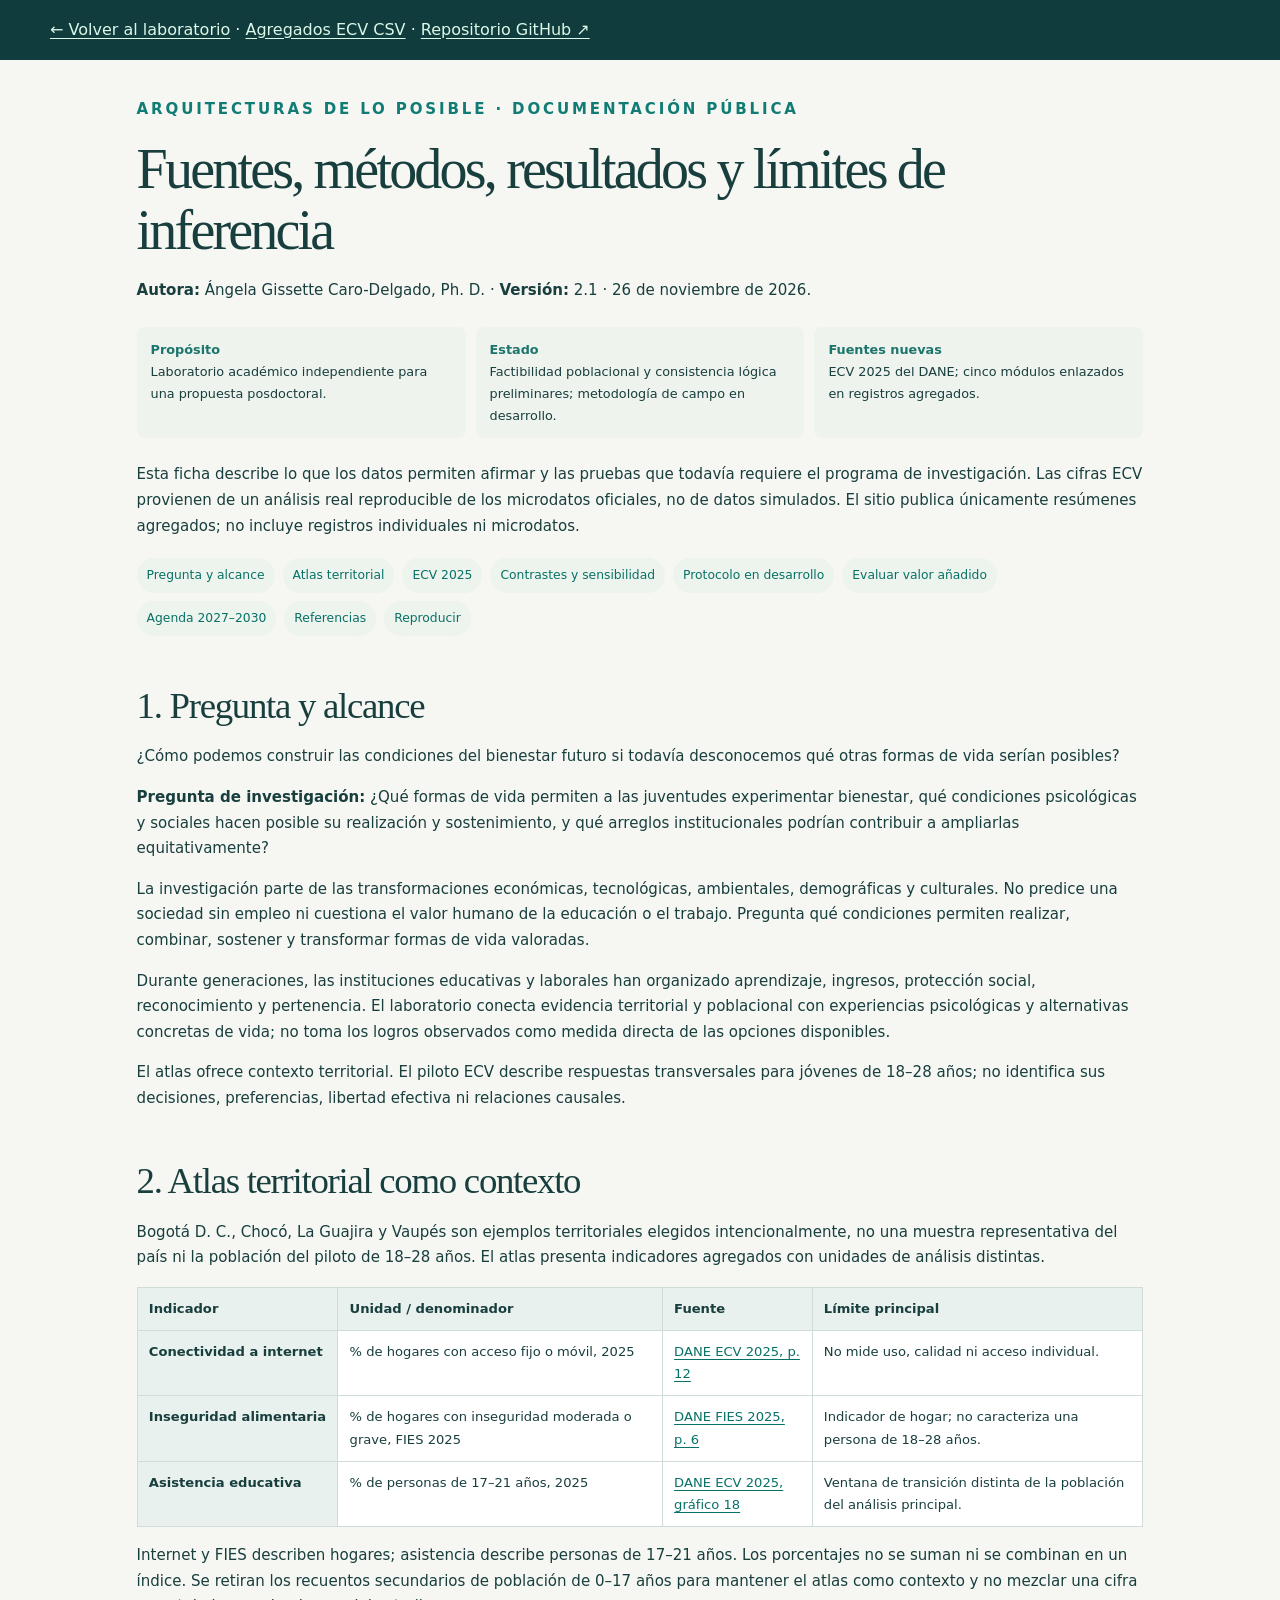
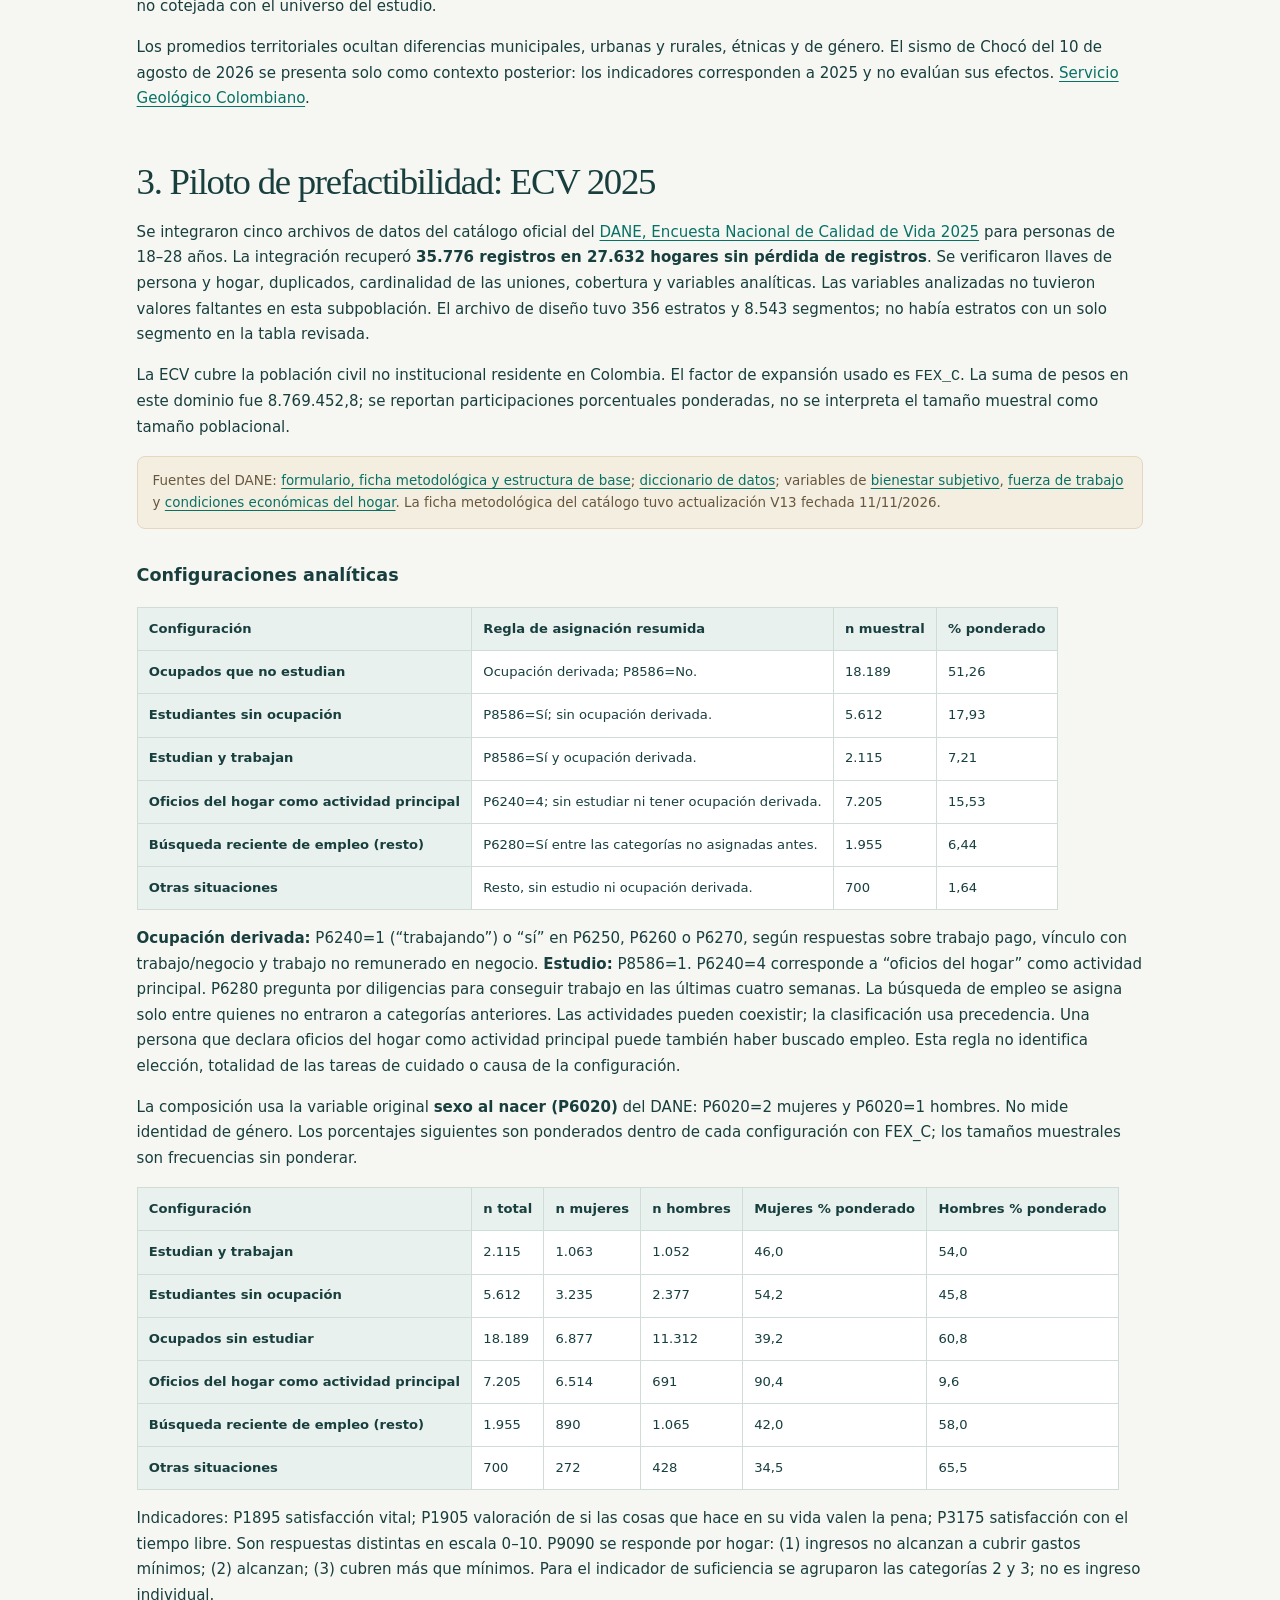
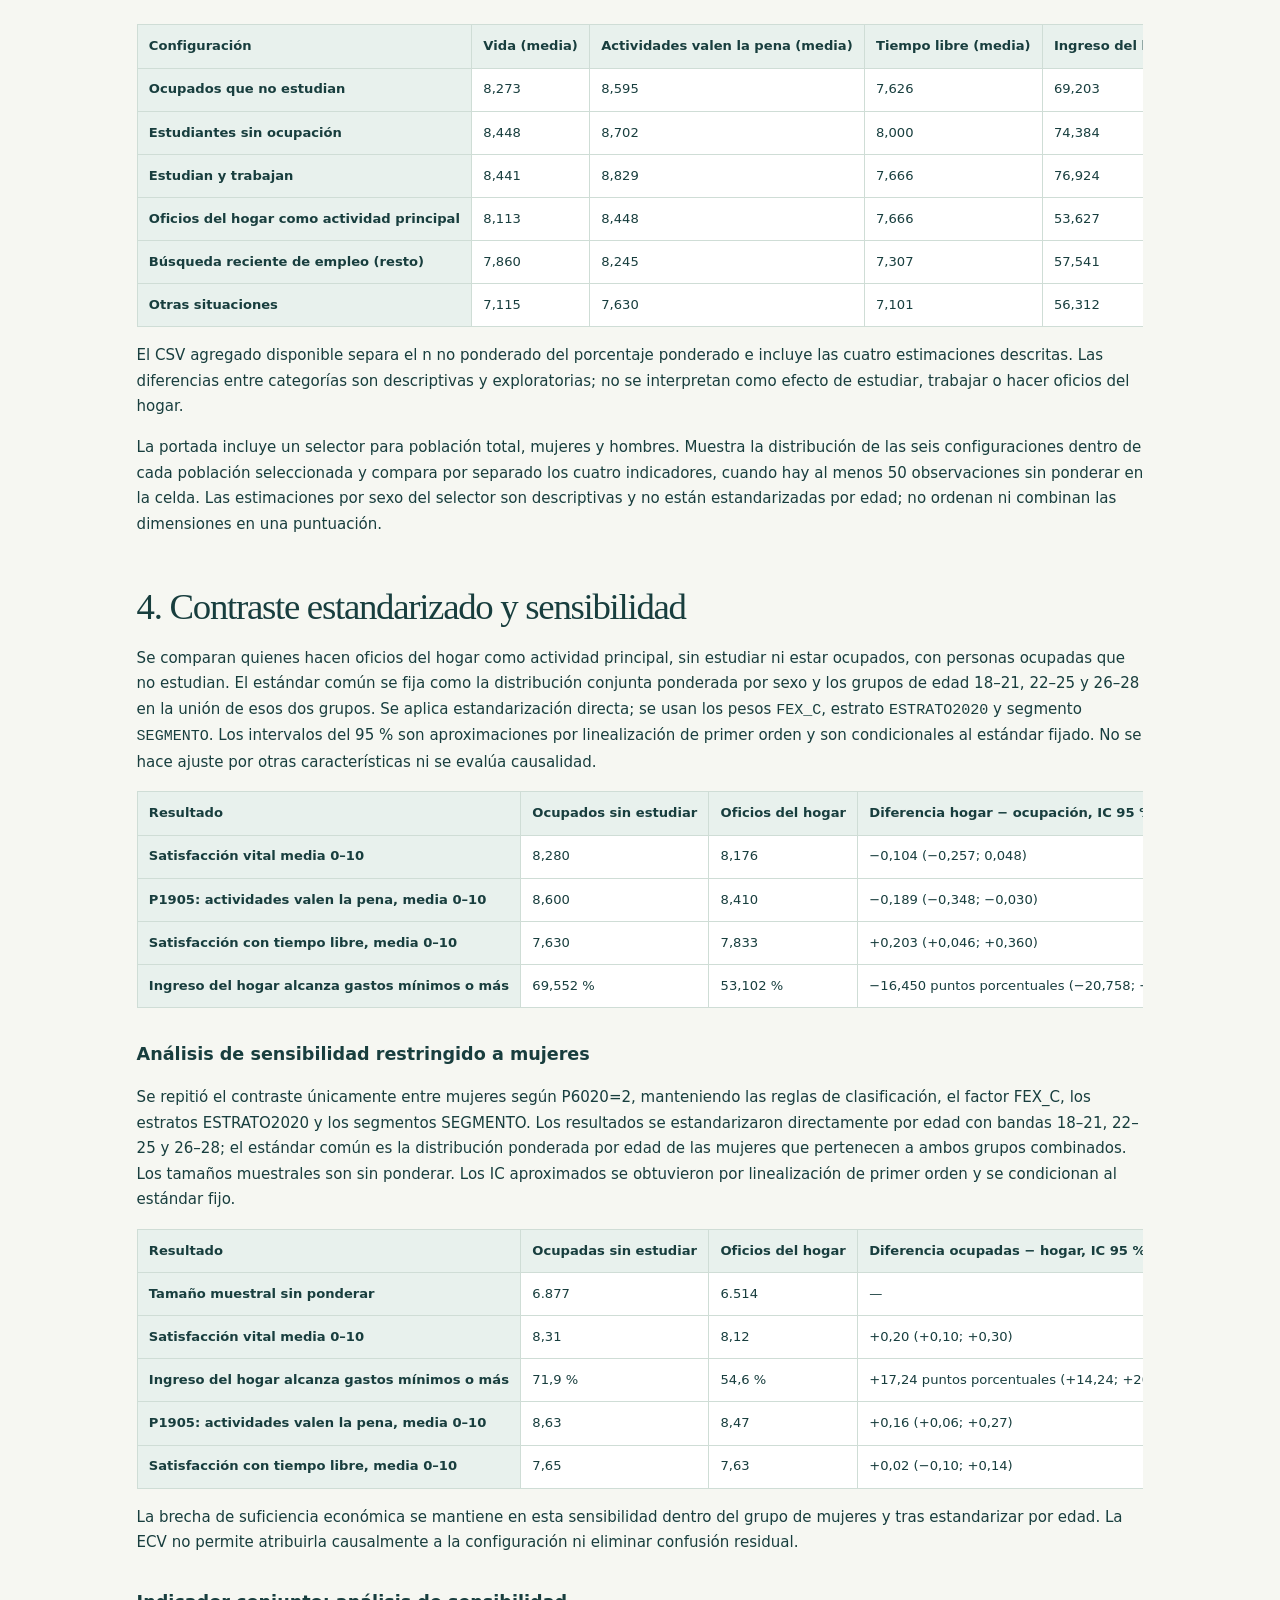
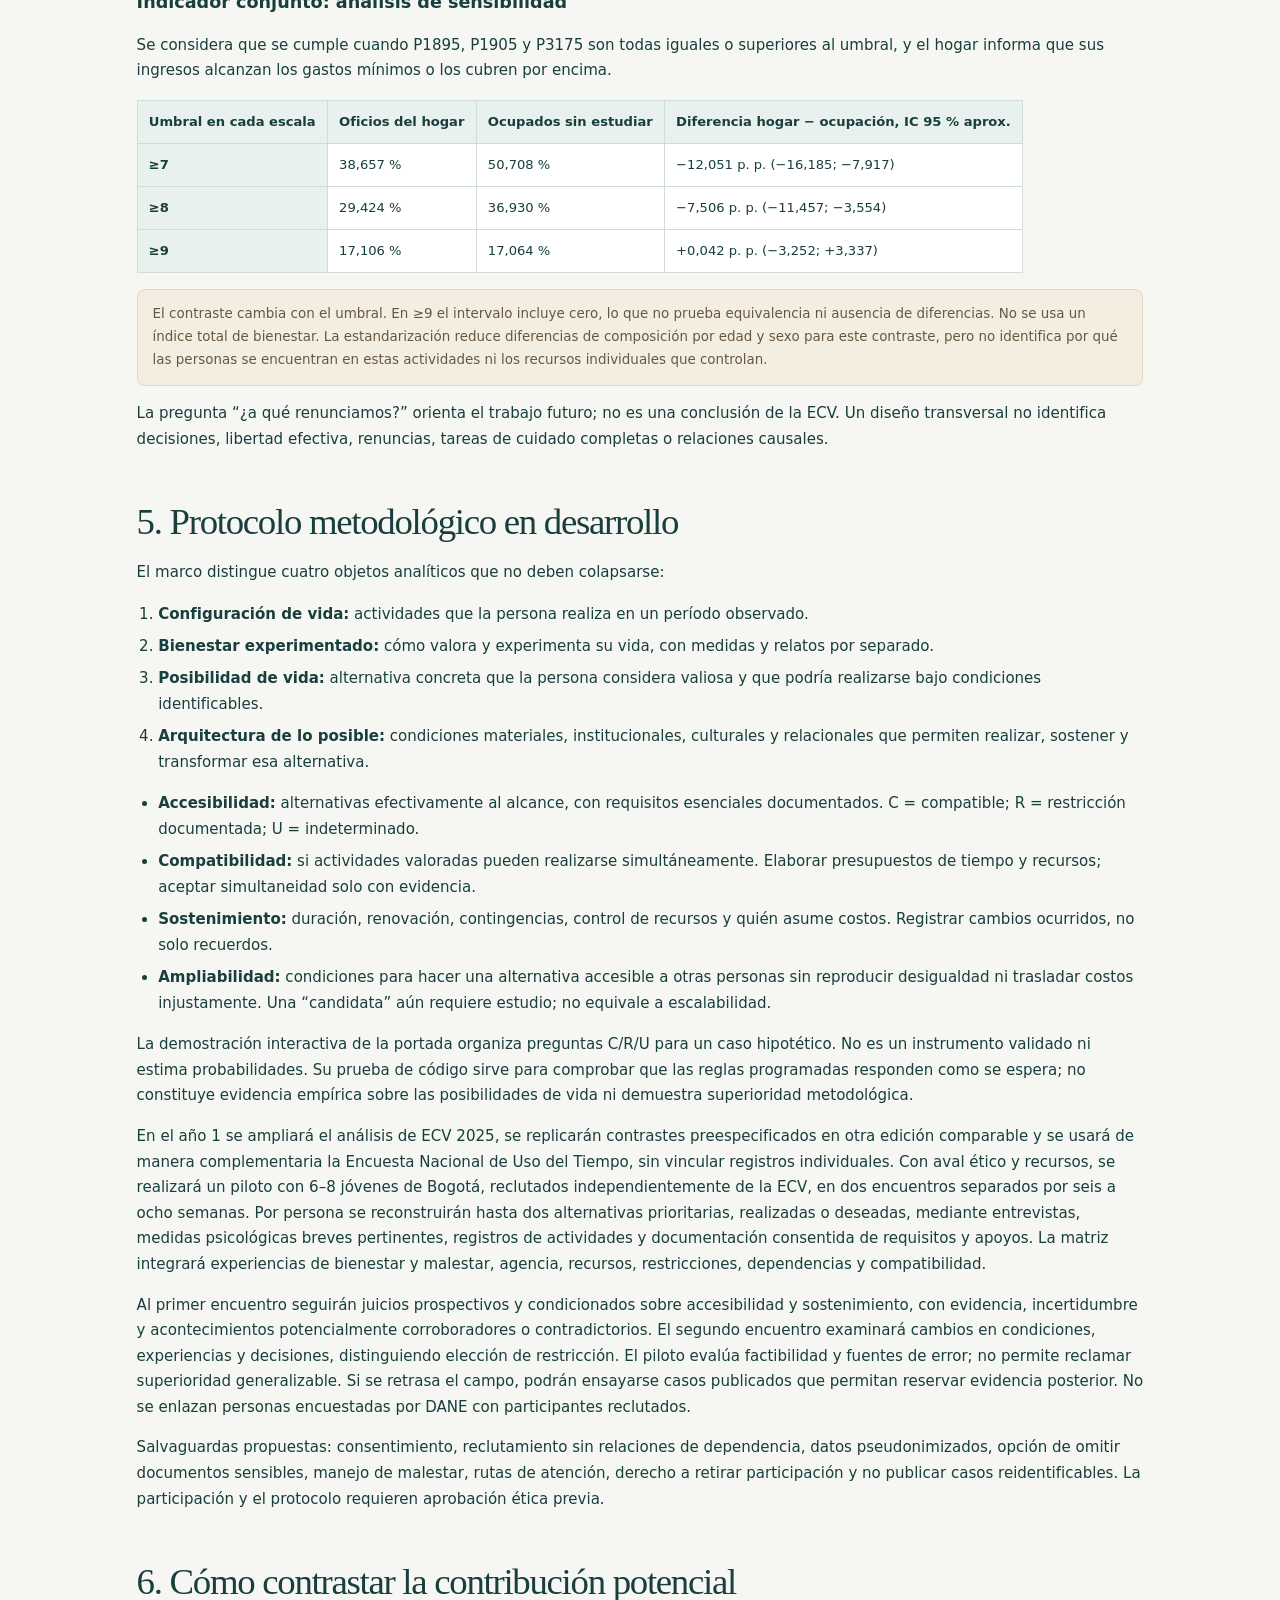
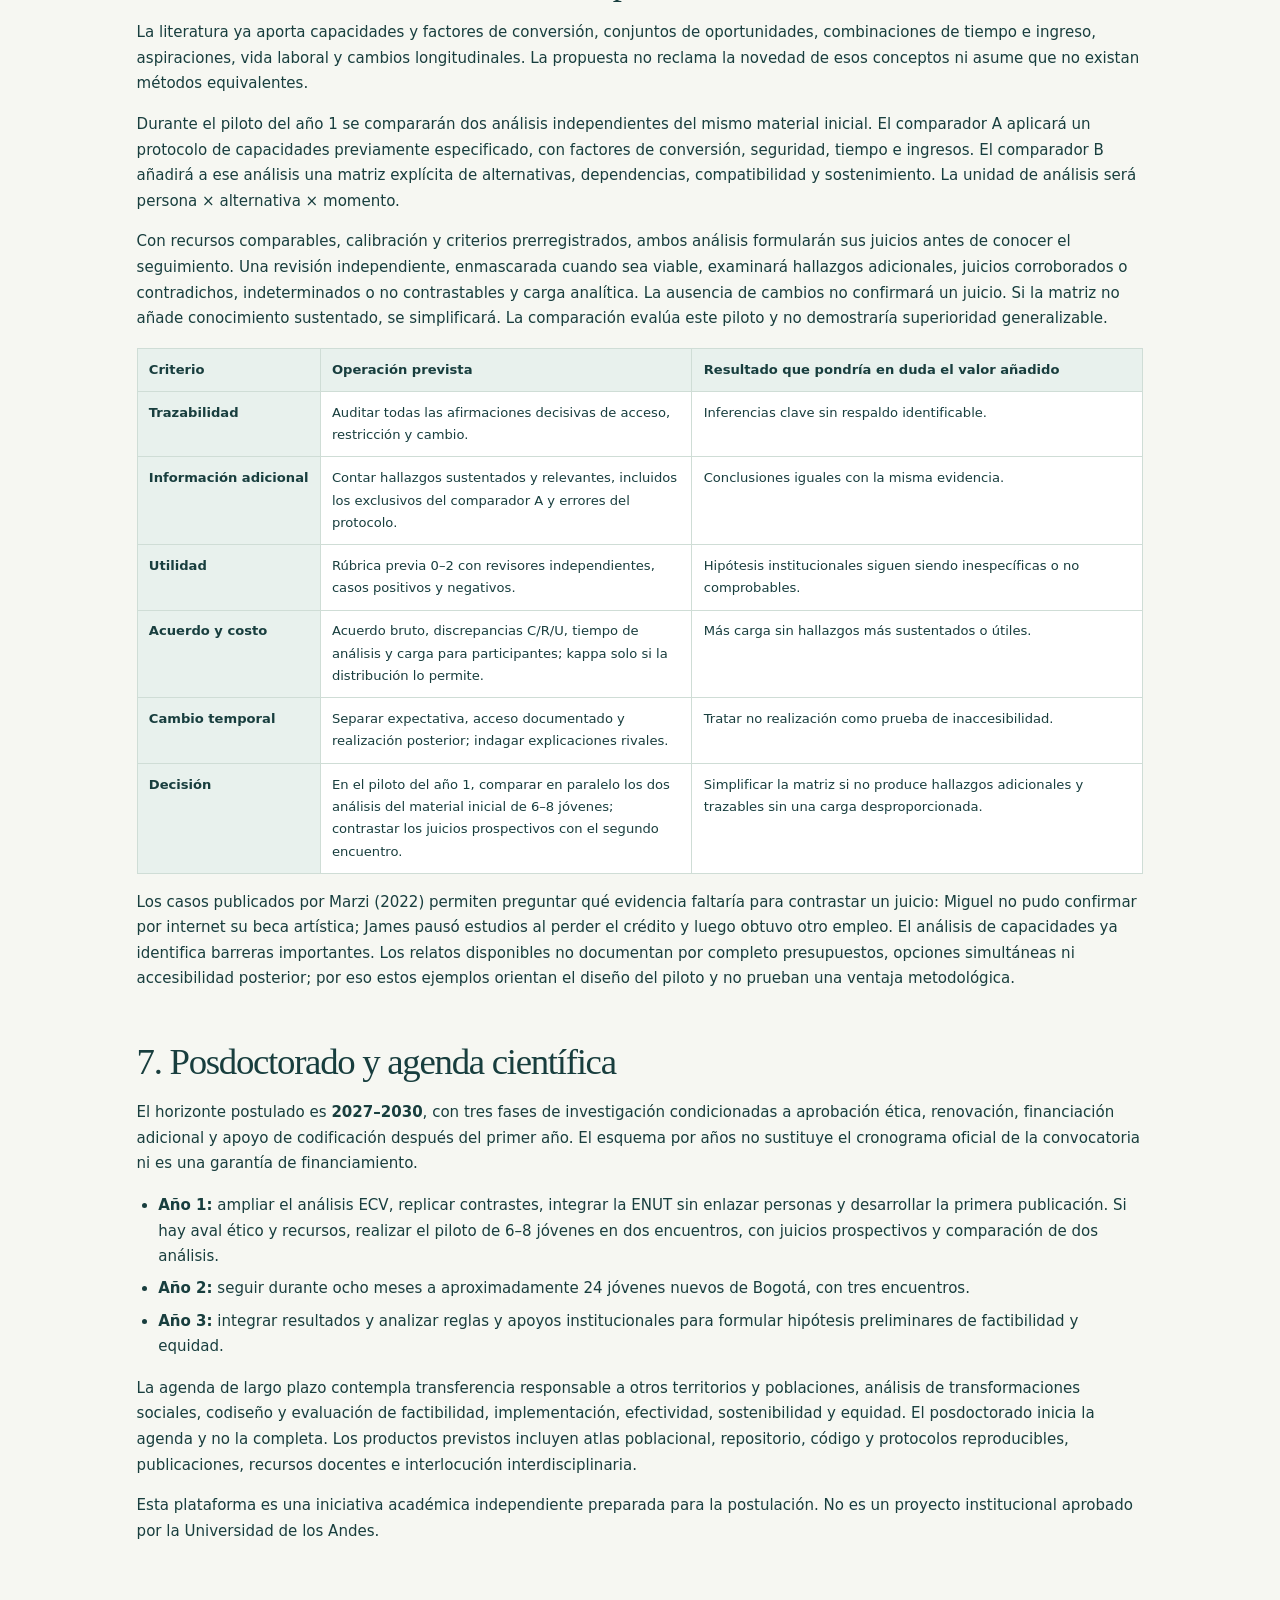
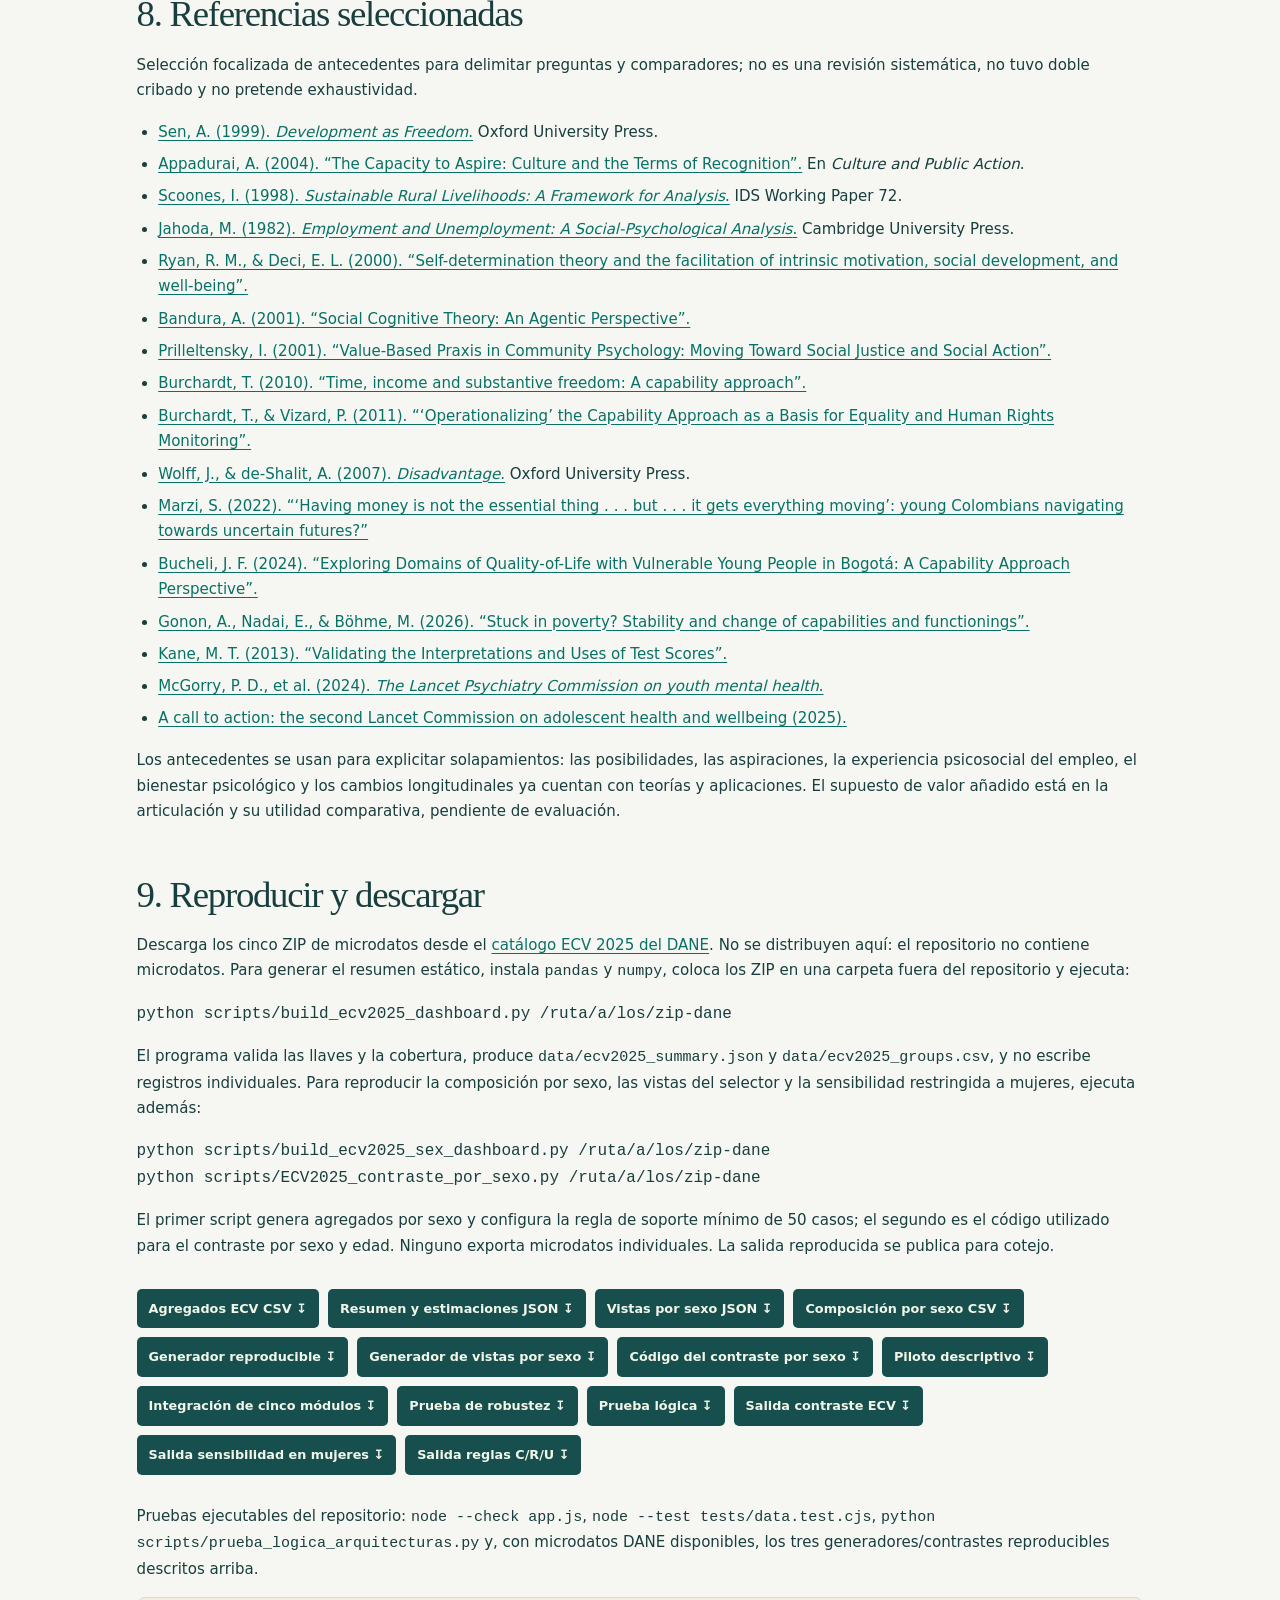
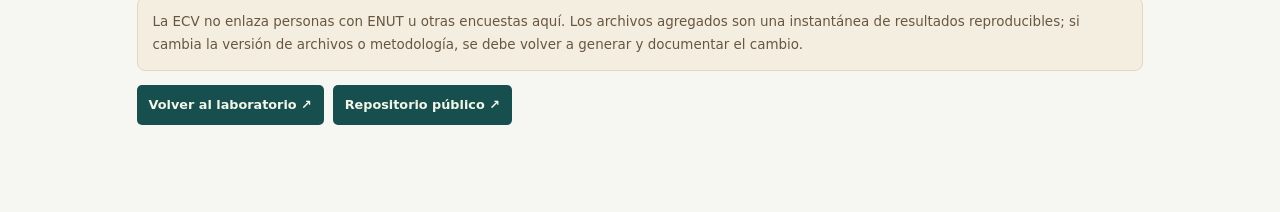
==== commit d32f460e: "Incorporar análisis ECV por sexo y sensibilidad en mujeres" ====
--- a/metodologia.html
+++ b/metodologia.html
@@ -42,7 +42,7 @@
 <article class="method-document">
 <p class="eyebrow light">ARQUITECTURAS DE LO POSIBLE · DOCUMENTACIÓN PÚBLICA</p>
 <h1>Fuentes, métodos, resultados y límites de inferencia</h1>
-<p><strong>Autora:</strong> Ángela Gissette Caro-Delgado, Ph. D. · <strong>Versión:</strong> 2.0 · 25 de noviembre de 2026.</p>
+<p><strong>Autora:</strong> Ángela Gissette Caro-Delgado, Ph. D. · <strong>Versión:</strong> 2.1 · 26 de noviembre de 2026.</p>
 <div class="doc-meta">
 <div><strong>Propósito</strong>Laboratorio académico independiente para una propuesta posdoctoral.</div>
 <div><strong>Estado</strong>Factibilidad poblacional y consistencia lógica preliminares; metodología de campo en desarrollo.</div>
@@ -51,21 +51,21 @@
 <p>Esta ficha describe lo que los datos permiten afirmar y las pruebas que todavía requiere el programa de investigación. Las cifras ECV provienen de un análisis real reproducible de los microdatos oficiales, no de datos simulados. El sitio publica únicamente resúmenes agregados; no incluye registros individuales ni microdatos.</p>
 <div class="toc" aria-label="Contenido de esta ficha"><a href="#pregunta">Pregunta y alcance</a><a href="#atlas-metodo">Atlas territorial</a><a href="#ecv">ECV 2025</a><a href="#contraste">Contrastes y sensibilidad</a><a href="#protocolo">Protocolo en desarrollo</a><a href="#evaluacion">Evaluar valor añadido</a><a href="#agenda">Agenda 2027–2030</a><a href="#referencias">Referencias</a><a href="#reproducir">Reproducir</a></div>
 
-<h2 id="pregunta">1. Pregunta, tesis y alcance</h2>
-<p><strong>Pregunta central:</strong> ¿Qué arquitecturas sociales permiten a las juventudes construir, sostener y transformar vidas que consideran valiosas, y bajo qué condiciones podrían ampliarse equitativamente?</p>
-<blockquote>Cuando las ciencias sociales confunden las instituciones que históricamente han sostenido el bienestar con el bienestar mismo, corren el riesgo de defender la continuidad de esas instituciones antes que las condiciones humanas que justificaron su existencia.</blockquote>
-<p>Es una tesis de trabajo que debe discutirse y contrastarse, no una conclusión de los resultados ECV. La propuesta toma en serio las transformaciones económicas, tecnológicas, ambientales, demográficas y culturales, sin predecir una sociedad sin empleo ni cuestionar el valor humano de la educación o el trabajo. Pregunta qué condiciones permiten realizar, combinar, sostener y transformar posibilidades valiosas.</p>
-<p>El atlas territorial y el piloto ECV abren preguntas; no son una medida directa de libertad, capacidad o posibilidad individual. El estudio longitudinal propuesto se situaría en Bogotá con jóvenes de 18–28 años. Sus resultados no deben confundirse con los indicadores departamentales o con una submuestra identificable de la ECV.</p>
-
-<h2 id="atlas-metodo">2. Atlas territorial conservado</h2>
-<p>Se mantienen Bogotá D. C., Chocó, La Guajira y Vaupés como ejemplos intencionales, no como muestra representativa del país. El atlas muestra conectividad de hogares, inseguridad alimentaria moderada o grave de hogares, y asistencia educativa de personas de 17–21 años. Son universos distintos.</p>
+<h2 id="pregunta">1. Pregunta y alcance</h2>
+<p class="research-opening">¿Cómo podemos construir las condiciones del bienestar futuro si todavía desconocemos qué otras formas de vida serían posibles?</p>
+<p><strong>Pregunta de investigación:</strong> ¿Qué formas de vida permiten a las juventudes experimentar bienestar, qué condiciones psicológicas y sociales hacen posible su realización y sostenimiento, y qué arreglos institucionales podrían contribuir a ampliarlas equitativamente?</p>
+<p>La investigación parte de las transformaciones económicas, tecnológicas, ambientales, demográficas y culturales. No predice una sociedad sin empleo ni cuestiona el valor humano de la educación o el trabajo. Pregunta qué condiciones permiten realizar, combinar, sostener y transformar formas de vida valoradas.</p>
+<p>Durante generaciones, las instituciones educativas y laborales han organizado aprendizaje, ingresos, protección social, reconocimiento y pertenencia. El laboratorio conecta evidencia territorial y poblacional con experiencias psicológicas y alternativas concretas de vida; no toma los logros observados como medida directa de las opciones disponibles.</p>
+<p>El atlas ofrece contexto territorial. El piloto ECV describe respuestas transversales para jóvenes de 18–28 años; no identifica sus decisiones, preferencias, libertad efectiva ni relaciones causales.</p>
+<h2 id="atlas-metodo">2. Atlas territorial como contexto</h2>
+<p>Bogotá D. C., Chocó, La Guajira y Vaupés son ejemplos territoriales elegidos intencionalmente, no una muestra representativa del país ni la población del piloto de 18–28 años. El atlas presenta indicadores agregados con unidades de análisis distintas.</p>
 <table><thead><tr><th>Indicador</th><th>Unidad / denominador</th><th>Fuente</th><th>Límite principal</th></tr></thead><tbody>
-<tr><th>Conectividad a internet</th><td>% de hogares con internet fijo o móvil, 2025</td><td><a href="https://www.dane.gov.co/files/operaciones/ECV/bol-ECV-2025.pdf#page=12">DANE ECV 2025, gráfico 12</a></td><td>No mide uso, calidad o acceso individual de jóvenes.</td></tr>
-<tr><th>Inseguridad alimentaria</th><td>% de hogares con inseguridad moderada o grave, FIES, últimos 12 meses</td><td><a href="https://www.dane.gov.co/files/operaciones/FIES/bol-FIES-2025.pdf#page=6">DANE FIES 2025, gráfico 4</a>; <a href="https://www.dane.gov.co/files/operaciones/FIES/bol-FIES-2024.pdf#page=7">FIES 2024</a></td><td>Experiencia de hogar; no es diagnóstico clínico individual. Variaciones publicadas no identifican causas.</td></tr>
-<tr><th>Asistencia educativa</th><td>% de personas de 17–21 años, 2025</td><td><a href="https://www.dane.gov.co/files/operaciones/ECV/bol-ECV-2025.pdf#page=19">DANE ECV 2025, gráfico 18</a></td><td>Ventana de transición; no es asistencia de toda la población 0–17.</td></tr>
-<tr><th>Población 0–17</th><td>Recuentos proyectados secundarios para 2025</td><td><a href="https://telencuestas.com/censos-de-poblacion/colombia/2025/choco">Compilación Telencuestas atribuida a DANE</a>; ver enlaces por territorio en el atlas.</td><td>No se cotejó con el anexo oficial departamental vigente; no es población expuesta a una adversidad.</td></tr>
-</tbody></table>
-<p>Los promedios territoriales no describen por igual diferencias municipales, urbanas/rurales, étnicas y de género. Los indicadores no se suman y no se calcula un índice compuesto. El sismo de Chocó de agosto de 2026 se presenta solo como contexto posterior: la evidencia del atlas corresponde a 2025 y no evalúa sus efectos.</p>
+<tr><th>Conectividad a internet</th><td>% de hogares con acceso fijo o móvil, 2025</td><td><a href="https://www.dane.gov.co/files/operaciones/ECV/bol-ECV-2025.pdf#page=12">DANE ECV 2025, p. 12</a></td><td>No mide uso, calidad ni acceso individual.</td></tr>
+<tr><th>Inseguridad alimentaria</th><td>% de hogares con inseguridad moderada o grave, FIES 2025</td><td><a href="https://www.dane.gov.co/files/operaciones/FIES/bol-FIES-2025.pdf#page=6">DANE FIES 2025, p. 6</a></td><td>Indicador de hogar; no caracteriza una persona de 18–28 años.</td></tr>
+<tr><th>Asistencia educativa</th><td>% de personas de 17–21 años, 2025</td><td><a href="https://www.dane.gov.co/files/operaciones/ECV/bol-ECV-2025.pdf#page=19">DANE ECV 2025, gráfico 18</a></td><td>Ventana de transición distinta de la población del análisis principal.</td></tr>
+</tbody></table>
+<p>Internet y FIES describen hogares; asistencia describe personas de 17–21 años. Los porcentajes no se suman ni se combinan en un índice. Se retiran los recuentos secundarios de población de 0–17 años para mantener el atlas como contexto y no mezclar una cifra no cotejada con el universo del estudio.</p>
+<p>Los promedios territoriales ocultan diferencias municipales, urbanas y rurales, étnicas y de género. El sismo de Chocó del 10 de agosto de 2026 se presenta solo como contexto posterior: los indicadores corresponden a 2025 y no evalúan sus efectos. <a href="https://www2.sgc.gov.co/Noticias/Paginas/SGC-actualiza-la-informacion-sobre-el-sismo-ocurrido-en-San-Jose-del-Palmar-Choco.aspx" target="_blank" rel="noopener noreferrer">Servicio Geológico Colombiano</a>.</p>
 
 <h2 id="ecv">3. Piloto de prefactibilidad: ECV 2025</h2>
 <p>Se integraron cinco archivos de datos del catálogo oficial del <a href="https://microdatos.dane.gov.co/index.php/catalog/905">DANE, Encuesta Nacional de Calidad de Vida 2025</a> para personas de 18–28 años. La integración recuperó <strong>35.776 registros en 27.632 hogares sin pérdida de registros</strong>. Se verificaron llaves de persona y hogar, duplicados, cardinalidad de las uniones, cobertura y variables analíticas. Las variables analizadas no tuvieron valores faltantes en esta subpoblación. El archivo de diseño tuvo 356 estratos y 8.543 segmentos; no había estratos con un solo segmento en la tabla revisada.</p>
@@ -81,6 +81,15 @@
 <tr><th>Otras situaciones</th><td>Resto, sin estudio ni ocupación derivada.</td><td>700</td><td>1,64</td></tr>
 </tbody></table>
 <p><strong>Ocupación derivada:</strong> P6240=1 (“trabajando”) o “sí” en P6250, P6260 o P6270, según respuestas sobre trabajo pago, vínculo con trabajo/negocio y trabajo no remunerado en negocio. <strong>Estudio:</strong> P8586=1. P6240=4 corresponde a “oficios del hogar” como actividad principal. P6280 pregunta por diligencias para conseguir trabajo en las últimas cuatro semanas. La búsqueda de empleo se asigna solo entre quienes no entraron a categorías anteriores. Las actividades pueden coexistir; la clasificación usa precedencia. Una persona que declara oficios del hogar como actividad principal puede también haber buscado empleo. Esta regla no identifica elección, totalidad de las tareas de cuidado o causa de la configuración.</p>
+<p>La composición usa la variable original <strong>sexo al nacer (P6020)</strong> del DANE: P6020=2 mujeres y P6020=1 hombres. No mide identidad de género. Los porcentajes siguientes son ponderados dentro de cada configuración con FEX_C; los tamaños muestrales son frecuencias sin ponderar.</p>
+<table><thead><tr><th>Configuración</th><th>n total</th><th>n mujeres</th><th>n hombres</th><th>Mujeres % ponderado</th><th>Hombres % ponderado</th></tr></thead><tbody>
+<tr><th>Estudian y trabajan</th><td>2.115</td><td>1.063</td><td>1.052</td><td>46,0</td><td>54,0</td></tr>
+<tr><th>Estudiantes sin ocupación</th><td>5.612</td><td>3.235</td><td>2.377</td><td>54,2</td><td>45,8</td></tr>
+<tr><th>Ocupados sin estudiar</th><td>18.189</td><td>6.877</td><td>11.312</td><td>39,2</td><td>60,8</td></tr>
+<tr><th>Oficios del hogar como actividad principal</th><td>7.205</td><td>6.514</td><td>691</td><td>90,4</td><td>9,6</td></tr>
+<tr><th>Búsqueda reciente de empleo (resto)</th><td>1.955</td><td>890</td><td>1.065</td><td>42,0</td><td>58,0</td></tr>
+<tr><th>Otras situaciones</th><td>700</td><td>272</td><td>428</td><td>34,5</td><td>65,5</td></tr>
+</tbody></table>
 <p>Indicadores: P1895 satisfacción vital; P1905 valoración de si las cosas que hace en su vida valen la pena; P3175 satisfacción con el tiempo libre. Son respuestas distintas en escala 0–10. P9090 se responde por hogar: (1) ingresos no alcanzan a cubrir gastos mínimos; (2) alcanzan; (3) cubren más que mínimos. Para el indicador de suficiencia se agruparon las categorías 2 y 3; no es ingreso individual.</p>
 <table><thead><tr><th>Configuración</th><th>Vida (media)</th><th>Actividades valen la pena (media)</th><th>Tiempo libre (media)</th><th>Ingreso del hogar alcanza mínimo o más (%)</th></tr></thead><tbody>
 <tr><th>Ocupados que no estudian</th><td>8,273</td><td>8,595</td><td>7,626</td><td>69,203</td></tr>
@@ -91,6 +100,7 @@
 <tr><th>Otras situaciones</th><td>7,115</td><td>7,630</td><td>7,101</td><td>56,312</td></tr>
 </tbody></table>
 <p>El CSV agregado disponible separa el n no ponderado del porcentaje ponderado e incluye las cuatro estimaciones descritas. Las diferencias entre categorías son descriptivas y exploratorias; no se interpretan como efecto de estudiar, trabajar o hacer oficios del hogar.</p>
+<p>La portada incluye un selector para población total, mujeres y hombres. Muestra la distribución de las seis configuraciones dentro de cada población seleccionada y compara por separado los cuatro indicadores, cuando hay al menos 50 observaciones sin ponderar en la celda. Las estimaciones por sexo del selector son descriptivas y no están estandarizadas por edad; no ordenan ni combinan las dimensiones en una puntuación.</p>
 
 <h2 id="contraste">4. Contraste estandarizado y sensibilidad</h2>
 <p>Se comparan quienes hacen oficios del hogar como actividad principal, sin estudiar ni estar ocupados, con personas ocupadas que no estudian. El estándar común se fija como la distribución conjunta ponderada por sexo y los grupos de edad 18–21, 22–25 y 26–28 en la unión de esos dos grupos. Se aplica estandarización directa; se usan los pesos <code>FEX_C</code>, estrato <code>ESTRATO2020</code> y segmento <code>SEGMENTO</code>. Los intervalos del 95 % son aproximaciones por linealización de primer orden y son condicionales al estándar fijado. No se hace ajuste por otras características ni se evalúa causalidad.</p>
@@ -100,6 +110,16 @@
 <tr><th>Satisfacción con tiempo libre, media 0–10</th><td>7,630</td><td>7,833</td><td>+0,203 (+0,046; +0,360)</td></tr>
 <tr><th>Ingreso del hogar alcanza gastos mínimos o más</th><td>69,552 %</td><td>53,102 %</td><td>−16,450 puntos porcentuales (−20,758; −12,141)</td></tr>
 </tbody></table>
+<h3>Análisis de sensibilidad restringido a mujeres</h3>
+<p>Se repitió el contraste únicamente entre mujeres según P6020=2, manteniendo las reglas de clasificación, el factor FEX_C, los estratos ESTRATO2020 y los segmentos SEGMENTO. Los resultados se estandarizaron directamente por edad con bandas 18–21, 22–25 y 26–28; el estándar común es la distribución ponderada por edad de las mujeres que pertenecen a ambos grupos combinados. Los tamaños muestrales son sin ponderar. Los IC aproximados se obtuvieron por linealización de primer orden y se condicionan al estándar fijo.</p>
+<table><thead><tr><th>Resultado</th><th>Ocupadas sin estudiar</th><th>Oficios del hogar</th><th>Diferencia ocupadas − hogar, IC 95 % aprox.</th></tr></thead><tbody>
+<tr><th>Tamaño muestral sin ponderar</th><td>6.877</td><td>6.514</td><td>—</td></tr>
+<tr><th>Satisfacción vital media 0–10</th><td>8,31</td><td>8,12</td><td>+0,20 (+0,10; +0,30)</td></tr>
+<tr><th>Ingreso del hogar alcanza gastos mínimos o más</th><td>71,9 %</td><td>54,6 %</td><td>+17,24 puntos porcentuales (+14,24; +20,25)</td></tr>
+<tr><th>P1905: actividades valen la pena, media 0–10</th><td>8,63</td><td>8,47</td><td>+0,16 (+0,06; +0,27)</td></tr>
+<tr><th>Satisfacción con tiempo libre, media 0–10</th><td>7,65</td><td>7,63</td><td>+0,02 (−0,10; +0,14)</td></tr>
+</tbody></table>
+<p>La brecha de suficiencia económica se mantiene en esta sensibilidad dentro del grupo de mujeres y tras estandarizar por edad. La ECV no permite atribuirla causalmente a la configuración ni eliminar confusión residual.</p>
 <h3>Indicador conjunto: análisis de sensibilidad</h3>
 <p>Se considera que se cumple cuando P1895, P1905 y P3175 son todas iguales o superiores al umbral, y el hogar informa que sus ingresos alcanzan los gastos mínimos o los cubren por encima.</p>
 <table><thead><tr><th>Umbral en cada escala</th><th>Oficios del hogar</th><th>Ocupados sin estudiar</th><th>Diferencia hogar − ocupación, IC 95 % aprox.</th></tr></thead><tbody>
@@ -124,29 +144,31 @@
 <li><strong>Sostenimiento:</strong> duración, renovación, contingencias, control de recursos y quién asume costos. Registrar cambios ocurridos, no solo recuerdos.</li>
 <li><strong>Ampliabilidad:</strong> condiciones para hacer una alternativa accesible a otras personas sin reproducir desigualdad ni trasladar costos injustamente. Una “candidata” aún requiere estudio; no equivale a escalabilidad.</li>
 </ul>
-<p>La demostración interactiva de la portada organiza estados C/R/U de un caso hipotético. Sus reglas no son un instrumento validado, no estiman probabilidad y no representan a personas reales. No se ha demostrado validez de campo, confiabilidad entre evaluadores, transferibilidad ni superioridad metodológica.</p>
-<p>En el año 1 se propone cartografía poblacional, análisis de datos abiertos, primera publicación y desarrollo preliminar del protocolo; preparar revisión ética y, si se autoriza y hay recursos, entrevistas cognitivas con 6–8 jóvenes. En el año 2, nueva muestra de alrededor de 24 jóvenes de Bogotá, con tres encuentros en los meses 0, 4 y 8 para reconstruir alternativas y cambios. En el año 3, integración, revisión de casos negativos y contraste de valor añadido. La muestra y las decisiones finales se revisarían por poder informativo, ética y factibilidad. No se enlazan personas encuestadas por DANE con participantes reclutados.</p>
+<p>La demostración interactiva de la portada organiza preguntas C/R/U para un caso hipotético. No es un instrumento validado ni estima probabilidades. Su prueba de código sirve para comprobar que las reglas programadas responden como se espera; no constituye evidencia empírica sobre las posibilidades de vida ni demuestra superioridad metodológica.</p>
+<p>En el año 1 se ampliará el análisis de ECV 2025, se replicarán contrastes preespecificados en otra edición comparable y se usará de manera complementaria la Encuesta Nacional de Uso del Tiempo, sin vincular registros individuales. Con aval ético y recursos, se realizará un piloto con 6–8 jóvenes de Bogotá, reclutados independientemente de la ECV, en dos encuentros separados por seis a ocho semanas. Por persona se reconstruirán hasta dos alternativas prioritarias, realizadas o deseadas, mediante entrevistas, medidas psicológicas breves pertinentes, registros de actividades y documentación consentida de requisitos y apoyos. La matriz integrará experiencias de bienestar y malestar, agencia, recursos, restricciones, dependencias y compatibilidad.</p>
+<p>Al primer encuentro seguirán juicios prospectivos y condicionados sobre accesibilidad y sostenimiento, con evidencia, incertidumbre y acontecimientos potencialmente corroboradores o contradictorios. El segundo encuentro examinará cambios en condiciones, experiencias y decisiones, distinguiendo elección de restricción. El piloto evalúa factibilidad y fuentes de error; no permite reclamar superioridad generalizable. Si se retrasa el campo, podrán ensayarse casos publicados que permitan reservar evidencia posterior. No se enlazan personas encuestadas por DANE con participantes reclutados.</p>
 <p>Salvaguardas propuestas: consentimiento, reclutamiento sin relaciones de dependencia, datos pseudonimizados, opción de omitir documentos sensibles, manejo de malestar, rutas de atención, derecho a retirar participación y no publicar casos reidentificables. La participación y el protocolo requieren aprobación ética previa.</p>
 
 <h2 id="evaluacion">6. Cómo contrastar la contribución potencial</h2>
 <p>La literatura ya aporta capacidades y factores de conversión, conjuntos de oportunidades, combinaciones de tiempo e ingreso, aspiraciones, vida laboral y cambios longitudinales. La propuesta no reclama la novedad de esos conceptos ni asume que no existan métodos equivalentes.</p>
-<p>El comparador A sería un análisis sólido que incluya factores de conversión, recursos y oportunidades, tensiones de tiempo e ingreso, aspiraciones, seguridad de oportunidades y curso de vida. El comparador B usaría el mismo corpus más una ficha de alternativas concretas con evidencia fechada, compatibilidad y dependencias. La unidad de análisis sería persona × alternativa × momento.</p>
+<p>Durante el piloto del año 1 se compararán dos análisis independientes del mismo material inicial. El comparador A aplicará un protocolo de capacidades previamente especificado, con factores de conversión, seguridad, tiempo e ingresos. El comparador B añadirá a ese análisis una matriz explícita de alternativas, dependencias, compatibilidad y sostenimiento. La unidad de análisis será persona × alternativa × momento.</p>
+<p>Con recursos comparables, calibración y criterios prerregistrados, ambos análisis formularán sus juicios antes de conocer el seguimiento. Una revisión independiente, enmascarada cuando sea viable, examinará hallazgos adicionales, juicios corroborados o contradichos, indeterminados o no contrastables y carga analítica. La ausencia de cambios no confirmará un juicio. Si la matriz no añade conocimiento sustentado, se simplificará. La comparación evalúa este piloto y no demostraría superioridad generalizable.</p>
 <table><thead><tr><th>Criterio</th><th>Operación prevista</th><th>Resultado que pondría en duda el valor añadido</th></tr></thead><tbody>
 <tr><th>Trazabilidad</th><td>Auditar todas las afirmaciones decisivas de acceso, restricción y cambio.</td><td>Inferencias clave sin respaldo identificable.</td></tr>
 <tr><th>Información adicional</th><td>Contar hallazgos sustentados y relevantes, incluidos los exclusivos del comparador A y errores del protocolo.</td><td>Conclusiones iguales con la misma evidencia.</td></tr>
 <tr><th>Utilidad</th><td>Rúbrica previa 0–2 con revisores independientes, casos positivos y negativos.</td><td>Hipótesis institucionales siguen siendo inespecíficas o no comprobables.</td></tr>
 <tr><th>Acuerdo y costo</th><td>Acuerdo bruto, discrepancias C/R/U, tiempo de análisis y carga para participantes; kappa solo si la distribución lo permite.</td><td>Más carga sin hallazgos más sustentados o útiles.</td></tr>
 <tr><th>Cambio temporal</th><td>Separar expectativa, acceso documentado y realización posterior; indagar explicaciones rivales.</td><td>Tratar no realización como prueba de inaccesibilidad.</td></tr>
-<tr><th>Decisión</th><td>Contrastar 8–12 casos seleccionados de la cohorte en el año 3; congelar rúbrica, contrabalancear orden y registrar desacuerdos.</td><td>Simplificar o abandonar una pretensión de innovación si no supera al comparador fuerte.</td></tr>
-</tbody></table>
-<p>La prueba de consistencia del código actual pasó 10/10 casos sintéticos y 27/27 combinaciones de estados. Se trata de reglas diseñadas por la propia propuesta; la prueba no es independiente ni demuestra validez. En ejemplos publicados por Marzi (2022), una beca artística de Miguel se perdió al no poder confirmarse por internet y James pausó estudios tras perder su crédito antes de conseguir otro empleo. Un análisis de capacidades ya reconoce barreras en ambos casos; con la evidencia narrativa disponible, presupuestos y opciones compatibles permanecen indeterminados. Estos ejemplos sirven para plantear los datos que harían falta, no para reclamar ventaja del protocolo.</p>
+<tr><th>Decisión</th><td>En el piloto del año 1, comparar en paralelo los dos análisis del material inicial de 6–8 jóvenes; contrastar los juicios prospectivos con el segundo encuentro.</td><td>Simplificar la matriz si no produce hallazgos adicionales y trazables sin una carga desproporcionada.</td></tr>
+</tbody></table>
+<p>Los casos publicados por Marzi (2022) permiten preguntar qué evidencia faltaría para contrastar un juicio: Miguel no pudo confirmar por internet su beca artística; James pausó estudios al perder el crédito y luego obtuvo otro empleo. El análisis de capacidades ya identifica barreras importantes. Los relatos disponibles no documentan por completo presupuestos, opciones simultáneas ni accesibilidad posterior; por eso estos ejemplos orientan el diseño del piloto y no prueban una ventaja metodológica.</p>
 
 <h2 id="agenda">7. Posdoctorado y agenda científica</h2>
 <p>El horizonte postulado es <strong>2027–2030</strong>, con tres fases de investigación condicionadas a aprobación ética, renovación, financiación adicional y apoyo de codificación después del primer año. El esquema por años no sustituye el cronograma oficial de la convocatoria ni es una garantía de financiamiento.</p>
 <ul>
-<li><strong>Año 1:</strong> atlas y cartografía poblacional; datos abiertos; primera publicación; protocolo preliminar y preparación ética.</li>
-<li><strong>Año 2:</strong> seguimiento durante ocho meses, tres encuentros con aproximadamente 24 jóvenes de Bogotá de 18–28 años.</li>
-<li><strong>Año 3:</strong> integrar resultados, evaluar valor añadido y formular principios preliminares de diseño institucional.</li>
+<li><strong>Año 1:</strong> ampliar el análisis ECV, replicar contrastes, integrar la ENUT sin enlazar personas y desarrollar la primera publicación. Si hay aval ético y recursos, realizar el piloto de 6–8 jóvenes en dos encuentros, con juicios prospectivos y comparación de dos análisis.</li>
+<li><strong>Año 2:</strong> seguir durante ocho meses a aproximadamente 24 jóvenes nuevos de Bogotá, con tres encuentros.</li>
+<li><strong>Año 3:</strong> integrar resultados y analizar reglas y apoyos institucionales para formular hipótesis preliminares de factibilidad y equidad.</li>
 </ul>
 <p>La agenda de largo plazo contempla transferencia responsable a otros territorios y poblaciones, análisis de transformaciones sociales, codiseño y evaluación de factibilidad, implementación, efectividad, sostenibilidad y equidad. El posdoctorado inicia la agenda y no la completa. Los productos previstos incluyen atlas poblacional, repositorio, código y protocolos reproducibles, publicaciones, recursos docentes e interlocución interdisciplinaria.</p>
 <p>Esta plataforma es una iniciativa académica independiente preparada para la postulación. No es un proyecto institucional aprobado por la Universidad de los Andes.</p>
@@ -176,19 +198,27 @@
 <h2 id="reproducir">9. Reproducir y descargar</h2>
 <p>Descarga los cinco ZIP de microdatos desde el <a href="https://microdatos.dane.gov.co/index.php/catalog/905/get_microdata" target="_blank" rel="noopener noreferrer">catálogo ECV 2025 del DANE</a>. No se distribuyen aquí: el repositorio no contiene microdatos. Para generar el resumen estático, instala <code>pandas</code> y <code>numpy</code>, coloca los ZIP en una carpeta fuera del repositorio y ejecuta:</p>
 <pre><code>python scripts/build_ecv2025_dashboard.py /ruta/a/los/zip-dane</code></pre>
-<p>El programa valida las llaves y la cobertura, produce <code>data/ecv2025_summary.json</code> y <code>data/ecv2025_groups.csv</code>, y no escribe registros individuales. Los scripts de piloto y la prueba robusta se publican para rastrear los análisis:</p>
+<p>El programa valida las llaves y la cobertura, produce <code>data/ecv2025_summary.json</code> y <code>data/ecv2025_groups.csv</code>, y no escribe registros individuales. Para reproducir la composición por sexo, las vistas del selector y la sensibilidad restringida a mujeres, ejecuta además:</p>
+<pre><code>python scripts/build_ecv2025_sex_dashboard.py /ruta/a/los/zip-dane
+python scripts/ECV2025_contraste_por_sexo.py /ruta/a/los/zip-dane</code></pre>
+<p>El primer script genera agregados por sexo y configura la regla de soporte mínimo de 50 casos; el segundo es el código utilizado para el contraste por sexo y edad. Ninguno exporta microdatos individuales. La salida reproducida se publica para cotejo.</p>
 <div class="download-box">
 <a href="data/ecv2025_groups.csv" download>Agregados ECV CSV ↧</a>
 <a href="data/ecv2025_summary.json" download>Resumen y estimaciones JSON ↧</a>
+<a href="data/ecv2025_sex.json" download>Vistas por sexo JSON ↧</a>
+<a href="data/ecv2025_sex_composition.csv" download>Composición por sexo CSV ↧</a>
 <a href="scripts/build_ecv2025_dashboard.py" download>Generador reproducible ↧</a>
+<a href="scripts/build_ecv2025_sex_dashboard.py" download>Generador de vistas por sexo ↧</a>
+<a href="scripts/ECV2025_contraste_por_sexo.py" download>Código del contraste por sexo ↧</a>
 <a href="scripts/piloto_ecv2025_arquitecturas.py" download>Piloto descriptivo ↧</a>
 <a href="scripts/piloto_ecv2025_soportes.py" download>Integración de cinco módulos ↧</a>
 <a href="scripts/prueba_robustez_ecv.py" download>Prueba de robustez ↧</a>
 <a href="scripts/prueba_logica_arquitecturas.py" download>Prueba lógica ↧</a>
 <a href="results/resultado_robustez_ecv.txt" download>Salida contraste ECV ↧</a>
+<a href="results/resultado_contraste_por_sexo.txt" download>Salida sensibilidad en mujeres ↧</a>
 <a href="results/resultado_prueba_logica.txt" download>Salida reglas C/R/U ↧</a>
 </div>
-<p>Pruebas ejecutables del repositorio: <code>node --check app.js</code>, <code>node --test tests/data.test.cjs</code>, <code>python scripts/prueba_logica_arquitecturas.py</code> y, con microdatos DANE disponibles, <code>python scripts/build_ecv2025_dashboard.py /ruta/a/los/zip-dane</code>.</p>
+<p>Pruebas ejecutables del repositorio: <code>node --check app.js</code>, <code>node --test tests/data.test.cjs</code>, <code>python scripts/prueba_logica_arquitecturas.py</code> y, con microdatos DANE disponibles, los tres generadores/contrastes reproducibles descritos arriba.</p>
 <div class="note">La ECV no enlaza personas con ENUT u otras encuestas aquí. Los archivos agregados son una instantánea de resultados reproducibles; si cambia la versión de archivos o metodología, se debe volver a generar y documentar el cambio.</div>
 <div class="download-box"><a href="index.html">Volver al laboratorio ↗</a><a href="https://github.com/agcarod/arquitecturas-de-lo-posible" target="_blank" rel="noopener noreferrer">Repositorio público ↗</a></div>
 </article>
--- a/styles.css
+++ b/styles.css
@@ -22,6 +22,66 @@
 @media(max-width:690px){.shell{width:min(100% - 30px,1180px)}.header-inner{min-height:64px}.brand{font-size:.72rem}.brand-mark{width:29px;height:29px}.header-link{font-size:.69rem}.hero-grid{grid-template-columns:1fr;min-height:0}.hero-copy{padding:63px 0 70px}.hero h1{font-size:clamp(3rem,13vw,5.2rem)}.hero-art{display:none}.hero-sub{font-size:.98rem}.introduction{grid-template-columns:1fr;gap:12px;padding:35px 0 45px}.section-top{display:block}.section-top p:not(.eyebrow){margin-top:13px;max-width:100%}.atlas{padding-bottom:55px}.selection-panel{display:grid;grid-template-columns:1fr 1fr;gap:9px}.selection-panel label{grid-row:auto}.selection-panel select{grid-column:auto;min-width:0;width:100%;font-size:.79rem;padding:12px 34px 12px 8px}.selection-panel label:nth-child(3){grid-row:1;grid-column:2}.selection-panel select:nth-child(4){grid-row:2;grid-column:2}.population-band{grid-template-columns:1fr}.population-main{border-right:0;border-bottom:1px solid #ffffff36;padding:25px}.population-breakdown{padding:26px}.population-main strong{font-size:3.9rem}.indicators-head{display:block}.pill{display:inline-block;margin-top:12px}.indicator-grid{grid-template-columns:1fr}.indicator-card{min-height:280px}.indicator-number{margin-top:7px}.indicator-card h4{max-width:none}.pair-grid{grid-template-columns:1fr}.time-section{padding:54px 0}.questions{padding:54px 0}.question-workbench{grid-template-columns:1fr}.workbench-result{padding:28px}.workbench-result dl{grid-template-columns:1fr;gap:3px}.workbench-result dd{margin-bottom:10px}.missing-grid{grid-template-columns:1fr}.missing-cards{gap:10px}.missing-cards>div{padding:15px}.method-grid{gap:12px}.method-item p{font-size:.76rem}.methods{padding:55px 0}.closing-note{grid-template-columns:1fr;gap:12px}.footer-inner{display:block}.footer-inner>div:last-child{margin-top:22px}.side-row{grid-template-columns:80px 1fr 75px}}
 @media(max-width:400px){.missing-cards{grid-template-columns:1fr}.method-grid{grid-template-columns:1fr}.selection-panel{padding:13px;gap:7px}.selection-panel select{font-size:.71rem}.hero-copy{padding-top:52px}.hero h1{font-size:2.85rem}.comparison{min-height:auto}.population-main strong{font-size:3.2rem}}
 @media(prefers-reduced-motion:reduce){html{scroll-behavior:auto}*,*:before,*:after{animation-duration:.001ms!important;transition:none!important}}
+
+/* ECV por sexo al nacer: composición y comparación de dimensiones sin índice. */
+.sex-analysis{margin:48px 0 12px;padding-top:31px;border-top:1px solid #ffffff26}
+.sex-analysis-heading{display:grid;grid-template-columns:1fr .9fr;gap:24px;align-items:end;margin-bottom:18px}
+.sex-analysis-heading h3,.women-sensitivity-heading h3{font-family:var(--serif);font-weight:500;font-size:clamp(1.5rem,2.7vw,2.15rem);line-height:1.15;letter-spacing:-.035em;margin:0}
+.sex-analysis-heading>p{font-size:.82rem;line-height:1.55;color:#bdd0c8;margin:0}
+.sex-analysis-heading strong{color:#e4f2d3}
+.sex-analysis-grid{display:grid;grid-template-columns:1fr 1fr;gap:16px}
+.sex-composition-panel,.sex-view-panel{padding:23px;background:#12383b;color:#f1f5e9;border:1px solid #ffffff16}
+.sex-composition-panel .chart-head h4,.sex-view-control h4{font-family:var(--serif);font-weight:500;font-size:1.35rem;line-height:1.17;letter-spacing:-.025em;margin:0}
+.sex-composition-panel .chart-head a{color:#d9edc0;font-size:.72rem}
+.sex-composition-chart{display:grid;gap:13px;margin:23px 0 14px}
+.sex-composition-row{display:grid;grid-template-columns:minmax(145px,1.1fr) minmax(90px,1fr) minmax(112px,.75fr);gap:10px;align-items:center}
+.sex-composition-label{display:flex;flex-direction:column;gap:3px;color:#e1ede5;font-size:.71rem;line-height:1.3}
+.sex-composition-label span{font-size:.66rem;color:#9fc0b5;font-variant-numeric:tabular-nums}
+.sex-stack{height:13px;display:flex;overflow:hidden;border-radius:12px;background:#35585a}
+.sex-stack-women{height:100%;background:#d7ad78}
+.sex-stack-men{height:100%;background:#7fc7bd}
+.sex-composition-value{font-size:.65rem;color:#c3d9d0;font-variant-numeric:tabular-nums;text-align:right;white-space:nowrap}
+.sex-legend{display:flex;gap:16px;flex-wrap:wrap;color:#c7d9d0;font-size:.69rem;margin:14px 0 12px}
+.sex-legend span{display:inline-flex;align-items:center;gap:6px}
+.sex-legend i{width:10px;height:10px;border-radius:2px;display:inline-block}
+.sex-legend .legend-women{background:#d7ad78}.sex-legend .legend-men{background:#7fc7bd}
+.sex-composition-table-wrap{border-color:#496668}
+.sex-composition-table{min-width:680px;font-size:.77rem}
+.sex-composition-table th:first-child,.sex-composition-table td:first-child{background:#f6faf8}
+.sex-view-control{display:grid;grid-template-columns:1fr auto;gap:8px 14px;align-items:end}
+.sex-view-control>div{grid-column:1/-1}
+.sex-view-control .eyebrow{color:#d1e9b9}
+.sex-view-control label{font-size:.72rem;color:#c3d7ce;font-weight:750}
+.sex-view-control select{min-width:210px;max-width:100%;padding:10px 34px 10px 11px;border:1px solid #78948c;border-radius:7px;background:#f8f8ef;color:#163d3e;font:700 .78rem var(--sans)}
+.sex-view-description{margin:15px 0 17px;color:#c4d8cf;font-size:.75rem;line-height:1.5;min-height:2.3em}
+.sex-outcome-grid{display:grid;grid-template-columns:1fr 1fr;gap:10px}
+.sex-outcome-card{padding:12px 12px 10px;border-radius:8px;background:#e8eee5;color:#183f40;min-width:0}
+.sex-outcome-card h5{font-size:.74rem;line-height:1.3;margin:0;font-weight:800;color:#1b5752}
+.sex-outcome-unit{font-size:.63rem;color:#70817a;margin:3px 0 9px}
+.sex-outcome-rows{display:grid;gap:7px}
+.sex-outcome-row{display:grid;grid-template-columns:minmax(0,1fr) minmax(34px,.7fr) auto;gap:7px;align-items:center}
+.sex-outcome-label{overflow:hidden;text-overflow:ellipsis;white-space:nowrap;font-size:.59rem;color:#536967}
+.sex-outcome-track{display:block;height:6px;border-radius:10px;background:#d5dfd7;overflow:hidden}
+.sex-outcome-bar{height:100%;display:block;border-radius:10px;background:#268174}
+.sex-outcome-card.meaning .sex-outcome-bar{background:#8b9f68}
+.sex-outcome-card.leisure .sex-outcome-bar{background:#be8e5f}
+.sex-outcome-card.income .sex-outcome-bar{background:#6396a0}
+.sex-outcome-value{font-size:.65rem;color:#244c4b;font-variant-numeric:tabular-nums;white-space:nowrap}
+.sex-outcome-suppressed{grid-column:2/-1;color:#815d37;font-size:.64rem}
+.sex-results-wrap{margin-top:16px;border-color:#496668}
+.sex-results-table{min-width:980px}
+.women-sensitivity{margin:34px 0;padding:25px;background:#143b3e;border:1px solid #ffffff18;border-radius:12px}
+.women-sensitivity-heading{display:grid;grid-template-columns:1fr 1fr;gap:8px 22px;align-items:end;margin-bottom:15px}
+.women-sensitivity-heading .eyebrow{grid-column:1/-1;color:#d4ebb9;margin:0}
+.women-sensitivity-heading h3{color:#f2f4e9;font-size:clamp(1.4rem,2.4vw,1.9rem)}
+.women-sensitivity-heading p:last-child{font-size:.77rem;line-height:1.5;color:#bfd1c8;margin:0}
+.women-table{min-width:800px;background:#194447}
+.women-table thead th{background:#205054}
+.women-table tbody th{color:#eff4e9}
+.women-table td{color:#f6f3e8}
+.women-sensitivity .table-note{color:#bfd0c9}
+@media(max-width:900px){.sex-analysis-grid{grid-template-columns:1fr}.sex-analysis-heading{grid-template-columns:1fr;gap:10px}.sex-composition-row{grid-template-columns:minmax(160px,1.1fr) minmax(100px,1fr) minmax(120px,.75fr)}}
+@media(max-width:600px){.sex-analysis{margin-top:35px}.sex-analysis-heading h3{font-size:1.65rem}.sex-composition-panel,.sex-view-panel{padding:16px}.sex-composition-row{grid-template-columns:1fr auto;gap:7px}.sex-stack{grid-column:1/-1;grid-row:2}.sex-composition-value{font-size:.62rem}.sex-view-control{grid-template-columns:1fr}.sex-view-control>div{grid-column:auto}.sex-view-control select{min-width:0;width:100%}.sex-outcome-grid{grid-template-columns:1fr}.women-sensitivity{padding:17px 13px}.women-sensitivity-heading{grid-template-columns:1fr}.women-sensitivity-heading .eyebrow{grid-column:auto}}
 
 .population-source{display:inline-block;margin-top:10px;color:#d8edb4;font-size:.72rem;font-weight:750;text-underline-offset:3px}
 
